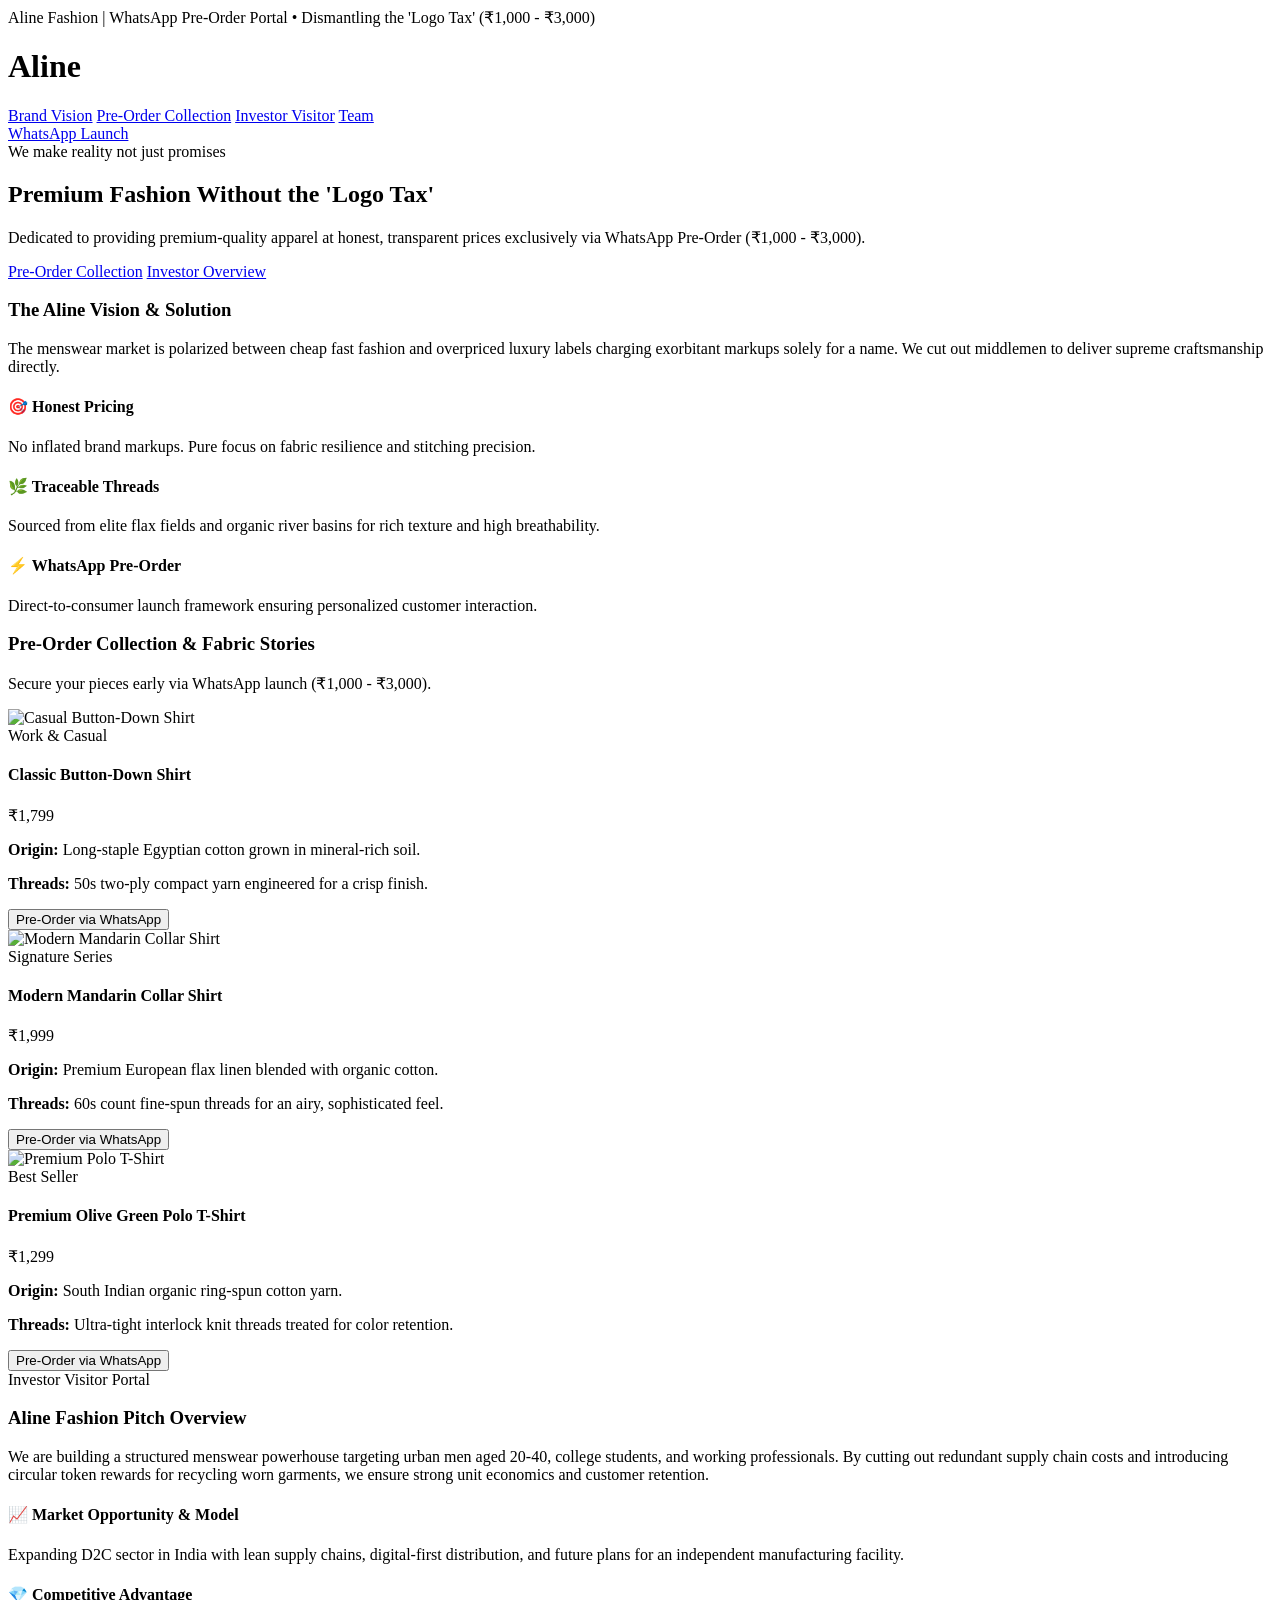
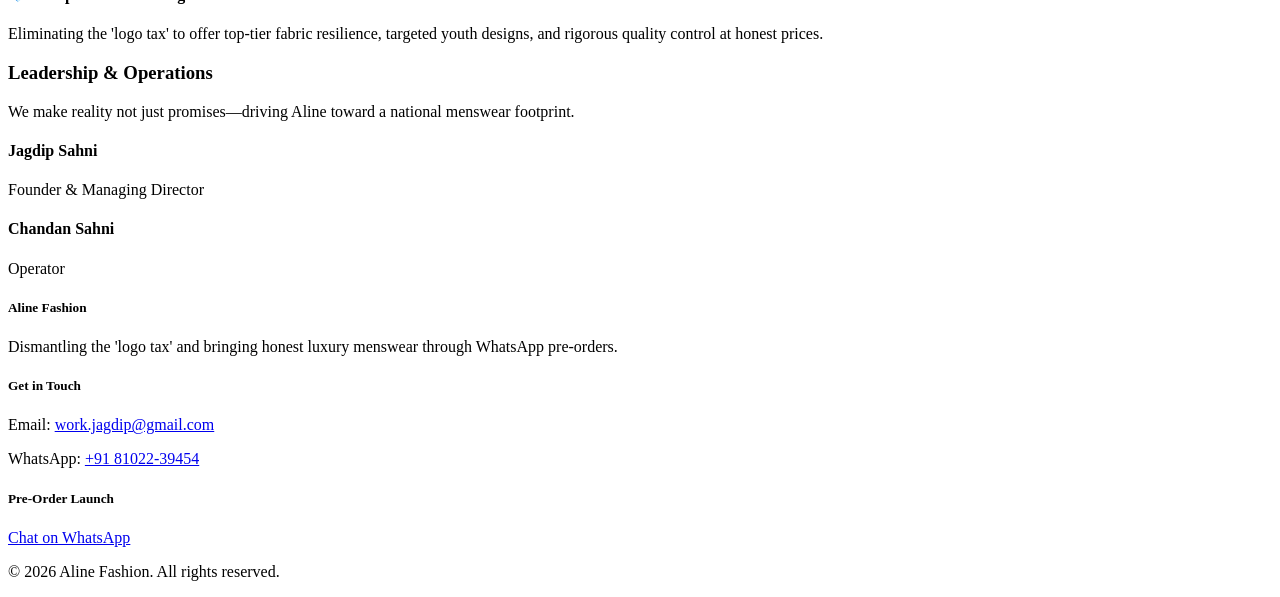
==== index.html @ e9cc6f02 "Initial commit via Netlify [skip ci]" ====
<!DOCTYPE html>
<html lang="en">
<head>
    <meta charset="UTF-8">
    <meta name="viewport" content="width=device-width, initial-scale=1.0">
    <title>Aline Fashion - Premium Menswear & D2C Brand</title>
    <script src="https://cdn.tailwindcss.com"></script>
</head>
<body class="bg-gray-50 text-gray-950 font-sans">
    
    <!-- Top Bar / Announcement -->
    <div class="bg-black text-white text-xs py-2 text-center tracking-wider uppercase font-medium">
        Aline Fashion | WhatsApp Pre-Order Portal • Dismantling the 'Logo Tax' (₹1,000 - ₹3,000)
    </div>

    <!-- Header -->
    <header class="bg-white shadow-sm sticky top-0 z-50">
        <div class="max-w-7xl mx-auto px-4 py-4 flex justify-between items-center">
            <h1 class="text-2xl font-bold tracking-widest uppercase text-black">Aline</h1>
            <nav class="hidden md:flex space-x-6 text-sm font-medium text-gray-600">
                <a href="#about" class="hover:text-black transition">Brand Vision</a>
                <a href="#collection" class="hover:text-black transition">Pre-Order Collection</a>
                <a href="#investor" class="hover:text-black transition">Investor Visitor</a>
                <a href="#team" class="hover:text-black transition">Team</a>
            </nav>
            <a href="https://wa.me/918102239454?text=Hello,%20I%20want%20to%20pre-order%20Aline%20apparel." target="_blank" class="bg-black text-white px-4 py-2 text-sm rounded hover:bg-gray-800 transition shadow-sm">WhatsApp Launch</a>
        </div>
    </header>

    <!-- Hero Section -->
    <section class="bg-gray-900 text-white py-20 px-4 text-center relative overflow-hidden">
        <div class="max-w-3xl mx-auto relative z-10">
            <span class="text-xs uppercase tracking-widest bg-gray-800 text-gray-300 px-3 py-1 rounded-full border border-gray-700">We make reality not just promises</span>
            <h2 class="text-4xl md:text-5xl font-extrabold mt-4 mb-4 tracking-tight">Premium Fashion Without the 'Logo Tax'</h2>
            <p class="text-lg text-gray-300 mb-8 leading-relaxed">Dedicated to providing premium-quality apparel at honest, transparent prices exclusively via WhatsApp Pre-Order (₹1,000 - ₹3,000).</p>
            <div class="flex flex-col sm:flex-row justify-center gap-4">
                <a href="#collection" class="bg-white text-black font-semibold px-6 py-3 rounded shadow hover:bg-gray-100 transition">Pre-Order Collection</a>
                <a href="#investor" class="border border-gray-700 text-white font-semibold px-6 py-3 rounded hover:bg-gray-800 transition">Investor Overview</a>
            </div>
        </div>
    </section>

    <!-- The Problem & Solution Section -->
    <section id="about" class="max-w-6xl mx-auto px-4 py-16">
        <div class="bg-white rounded-xl shadow-sm border border-gray-200 p-8 md:p-12">
            <h3 class="text-2xl md:text-3xl font-bold mb-4 text-center">The Aline Vision & Solution</h3>
            <p class="text-gray-600 text-center max-w-2xl mx-auto mb-8">The menswear market is polarized between cheap fast fashion and overpriced luxury labels charging exorbitant markups solely for a name. We cut out middlemen to deliver supreme craftsmanship directly.</p>
            
            <div class="grid grid-cols-1 md:grid-cols-3 gap-8 text-center">
                <div class="p-4 bg-gray-50 rounded-lg">
                    <h4 class="font-bold text-lg mb-2">🎯 Honest Pricing</h4>
                    <p class="text-sm text-gray-600">No inflated brand markups. Pure focus on fabric resilience and stitching precision.</p>
                </div>
                <div class="p-4 bg-gray-50 rounded-lg">
                    <h4 class="font-bold text-lg mb-2">🌿 Traceable Threads</h4>
                    <p class="text-sm text-gray-600">Sourced from elite flax fields and organic river basins for rich texture and high breathability.</p>
                </div>
                <div class="p-4 bg-gray-50 rounded-lg">
                    <h4 class="font-bold text-lg mb-2">⚡ WhatsApp Pre-Order</h4>
                    <p class="text-sm text-gray-600">Direct-to-consumer launch framework ensuring personalized customer interaction.</p>
                </div>
            </div>
        </div>
    </section>

    <!-- Collection Section -->
    <section id="collection" class="max-w-7xl mx-auto px-4 py-12">
        <div class="text-center mb-12">
            <h3 class="text-3xl font-bold mb-2">Pre-Order Collection & Fabric Stories</h3>
            <p class="text-gray-600">Secure your pieces early via WhatsApp launch (₹1,000 - ₹3,000).</p>
        </div>

        <div class="grid grid-cols-1 sm:grid-cols-2 md:grid-cols-3 gap-8">
            <!-- Product 1: Button-down Shirt -->
            <div class="bg-white rounded-lg shadow-sm border border-gray-200 overflow-hidden flex flex-col group">
                <div class="h-72 overflow-hidden bg-gray-100">
                    <img src="https://images.unsplash.com/photo-1602810318383-e386cc2a3ccf?auto=format&fit=crop&w=600&q=80" alt="Casual Button-Down Shirt" class="w-full h-full object-cover group-hover:scale-105 transition duration-300">
                </div>
                <div class="p-6 flex-1 flex flex-col justify-between">
                    <div>
                        <span class="text-xs font-semibold text-gray-400 uppercase">Work & Casual</span>
                        <h4 class="font-bold text-lg mt-1 mb-1">Classic Button-Down Shirt</h4>
                        <span class="text-xl font-extrabold text-black block mb-3">₹1,799</span>
                        
                        <div class="bg-gray-50 p-3 rounded text-xs text-gray-600 mb-4 space-y-1">
                            <p><strong>Origin:</strong> Long-staple Egyptian cotton grown in mineral-rich soil.</p>
                            <p><strong>Threads:</strong> 50s two-ply compact yarn engineered for a crisp finish.</p>
                        </div>
                    </div>
                    <button onclick="preOrderWhatsApp('Classic Button-Down Shirt', '₹1,799')" class="w-full bg-black text-white py-2.5 rounded text-sm font-medium hover:bg-gray-800 transition">Pre-Order via WhatsApp</button>
                </div>
            </div>

            <!-- Product 2: Modern Mandarin Collar Shirt -->
            <div class="bg-white rounded-lg shadow-sm border border-gray-200 overflow-hidden flex flex-col group">
                <div class="h-72 overflow-hidden bg-gray-100">
                    <img src="https://images.unsplash.com/photo-1598033129183-c4f50c736f10?auto=format&fit=crop&w=600&q=80" alt="Modern Mandarin Collar Shirt" class="w-full h-full object-cover group-hover:scale-105 transition duration-300">
                </div>
                <div class="p-6 flex-1 flex flex-col justify-between">
                    <div>
                        <span class="text-xs font-semibold text-gray-400 uppercase">Signature Series</span>
                        <h4 class="font-bold text-lg mt-1 mb-1">Modern Mandarin Collar Shirt</h4>
                        <span class="text-xl font-extrabold text-black block mb-3">₹1,999</span>
                        
                        <div class="bg-gray-50 p-3 rounded text-xs text-gray-600 mb-4 space-y-1">
                            <p><strong>Origin:</strong> Premium European flax linen blended with organic cotton.</p>
                            <p><strong>Threads:</strong> 60s count fine-spun threads for an airy, sophisticated feel.</p>
                        </div>
                    </div>
                    <button onclick="preOrderWhatsApp('Modern Mandarin Collar Shirt', '₹1,999')" class="w-full bg-black text-white py-2.5 rounded text-sm font-medium hover:bg-gray-800 transition">Pre-Order via WhatsApp</button>
                </div>
            </div>

            <!-- Product 3: Premium Polo T-Shirt -->
            <div class="bg-white rounded-lg shadow-sm border border-gray-200 overflow-hidden flex flex-col group">
                <div class="h-72 overflow-hidden bg-gray-100">
                    <img src="https://images.unsplash.com/photo-1581655353564-df123a1eb820?auto=format&fit=crop&w=600&q=80" alt="Premium Polo T-Shirt" class="w-full h-full object-cover group-hover:scale-105 transition duration-300">
                </div>
                <div class="p-6 flex-1 flex flex-col justify-between">
                    <div>
                        <span class="text-xs font-semibold text-gray-400 uppercase">Best Seller</span>
                        <h4 class="font-bold text-lg mt-1 mb-1">Premium Olive Green Polo T-Shirt</h4>
                        <span class="text-xl font-extrabold text-black block mb-3">₹1,299</span>
                        
                        <div class="bg-gray-50 p-3 rounded text-xs text-gray-600 mb-4 space-y-1">
                            <p><strong>Origin:</strong> South Indian organic ring-spun cotton yarn.</p>
                            <p><strong>Threads:</strong> Ultra-tight interlock knit threads treated for color retention.</p>
                        </div>
                    </div>
                    <button onclick="preOrderWhatsApp('Premium Olive Green Polo T-Shirt', '₹1,299')" class="w-full bg-black text-white py-2.5 rounded text-sm font-medium hover:bg-gray-800 transition">Pre-Order via WhatsApp</button>
                </div>
            </div>
        </div>
    </section>

    <!-- Investor Visitor Section -->
    <section id="investor" class="max-w-6xl mx-auto px-4 py-16">
        <div class="bg-gray-100 rounded-xl border border-gray-300 p-8 md:p-12">
            <span class="text-xs font-bold uppercase tracking-widest text-gray-500 block mb-2">Investor Visitor Portal</span>
            <h3 class="text-2xl md:text-3xl font-bold mb-4">Aline Fashion Pitch Overview</h3>
            <p class="text-gray-700 mb-6 leading-relaxed">We are building a structured menswear powerhouse targeting urban men aged 20-40, college students, and working professionals. By cutting out redundant supply chain costs and introducing circular token rewards for recycling worn garments, we ensure strong unit economics and customer retention.</p>
            
            <div class="grid grid-cols-1 md:grid-cols-2 gap-6 text-sm text-gray-700">
                <div class="bg-white p-6 rounded-lg border border-gray-200">
                    <h4 class="font-bold text-base text-black mb-2">📈 Market Opportunity & Model</h4>
                    <p>Expanding D2C sector in India with lean supply chains, digital-first distribution, and future plans for an independent manufacturing facility.</p>
                </div>
                <div class="bg-white p-6 rounded-lg border border-gray-200">
                    <h4 class="font-bold text-base text-black mb-2">💎 Competitive Advantage</h4>
                    <p>Eliminating the 'logo tax' to offer top-tier fabric resilience, targeted youth designs, and rigorous quality control at honest prices.</p>
                </div>
            </div>
        </div>
    </section>

    <!-- Team Section -->
    <section id="team" class="max-w-5xl mx-auto px-4 pb-16">
        <div class="bg-gray-900 text-white rounded-xl p-8 md:p-12 text-center">
            <h3 class="text-2xl font-bold mb-4">Leadership & Operations</h3>
            <p class="text-gray-400 max-w-xl mx-auto mb-8 text-sm">We make reality not just promises—driving Aline toward a national menswear footprint.</p>
            <div class="grid grid-cols-1 sm:grid-cols-2 gap-6 max-w-2xl mx-auto">
                <div class="bg-gray-800 p-6 rounded-lg border border-gray-700">
                    <h4 class="font-bold text-lg text-white">Jagdip Sahni</h4>
                    <p class="text-xs text-gray-400 uppercase tracking-widest mt-1">Founder & Managing Director</p>
                </div>
                <div class="bg-gray-800 p-6 rounded-lg border border-gray-700">
                    <h4 class="font-bold text-lg text-white">Chandan Sahni</h4>
                    <p class="text-xs text-gray-400 uppercase tracking-widest mt-1">Operator</p>
                </div>
            </div>
        </div>
    </section>

    <!-- Contact & Footer Section -->
    <footer id="contact" class="bg-white border-t border-gray-200 py-12">
        <div class="max-w-7xl mx-auto px-4 grid grid-cols-1 md:grid-cols-3 gap-8 text-center md:text-left mb-8">
            <div>
                <h5 class="text-lg font-bold uppercase tracking-wider mb-2">Aline Fashion</h5>
                <p class="text-sm text-gray-600">Dismantling the 'logo tax' and bringing honest luxury menswear through WhatsApp pre-orders.</p>
            </div>
            <div>
                <h5 class="text-md font-bold mb-2">Get in Touch</h5>
                <p class="text-sm text-gray-600 mb-1">Email: <a href="mailto:work.jagdip@gmail.com" class="text-black font-medium underline">work.jagdip@gmail.com</a></p>
                <p class="text-sm text-gray-600">WhatsApp: <a href="https://wa.me/918102239454" target="_blank" class="text-black font-medium underline">+91 81022-39454</a></p>
            </div>
            <div>
                <h5 class="text-md font-bold mb-2">Pre-Order Launch</h5>
                <a href="https://wa.me/918102239454?text=Hello,%20I%20want%20to%20pre-order%20from%20Aline%20Fashion." target="_blank" class="inline-block bg-black text-white px-4 py-2 rounded text-sm hover:bg-gray-800 transition">Chat on WhatsApp</a>
            </div>
        </div>
        <div class="max-w-7xl mx-auto px-4 border-t border-gray-100 pt-6 text-center text-xs text-gray-500">
            <p>&copy; 2026 Aline Fashion. All rights reserved.</p>
        </div>
    </footer>

    <!-- WhatsApp Pre-Order Script -->
    <script>
        function preOrderWhatsApp(productName, price) {
            const phoneNumber = "918102239454"; 
            const message = encodeURIComponent(`Hello, I want to Pre-Order:\nProduct: ${productName}\nPrice: ${price}\nPlease share sizing and delivery details.`);
            window.open(`https://wa.me/${phoneNumber}?text=${message}`, '_blank');
        }
    </script>
</body>
</html>
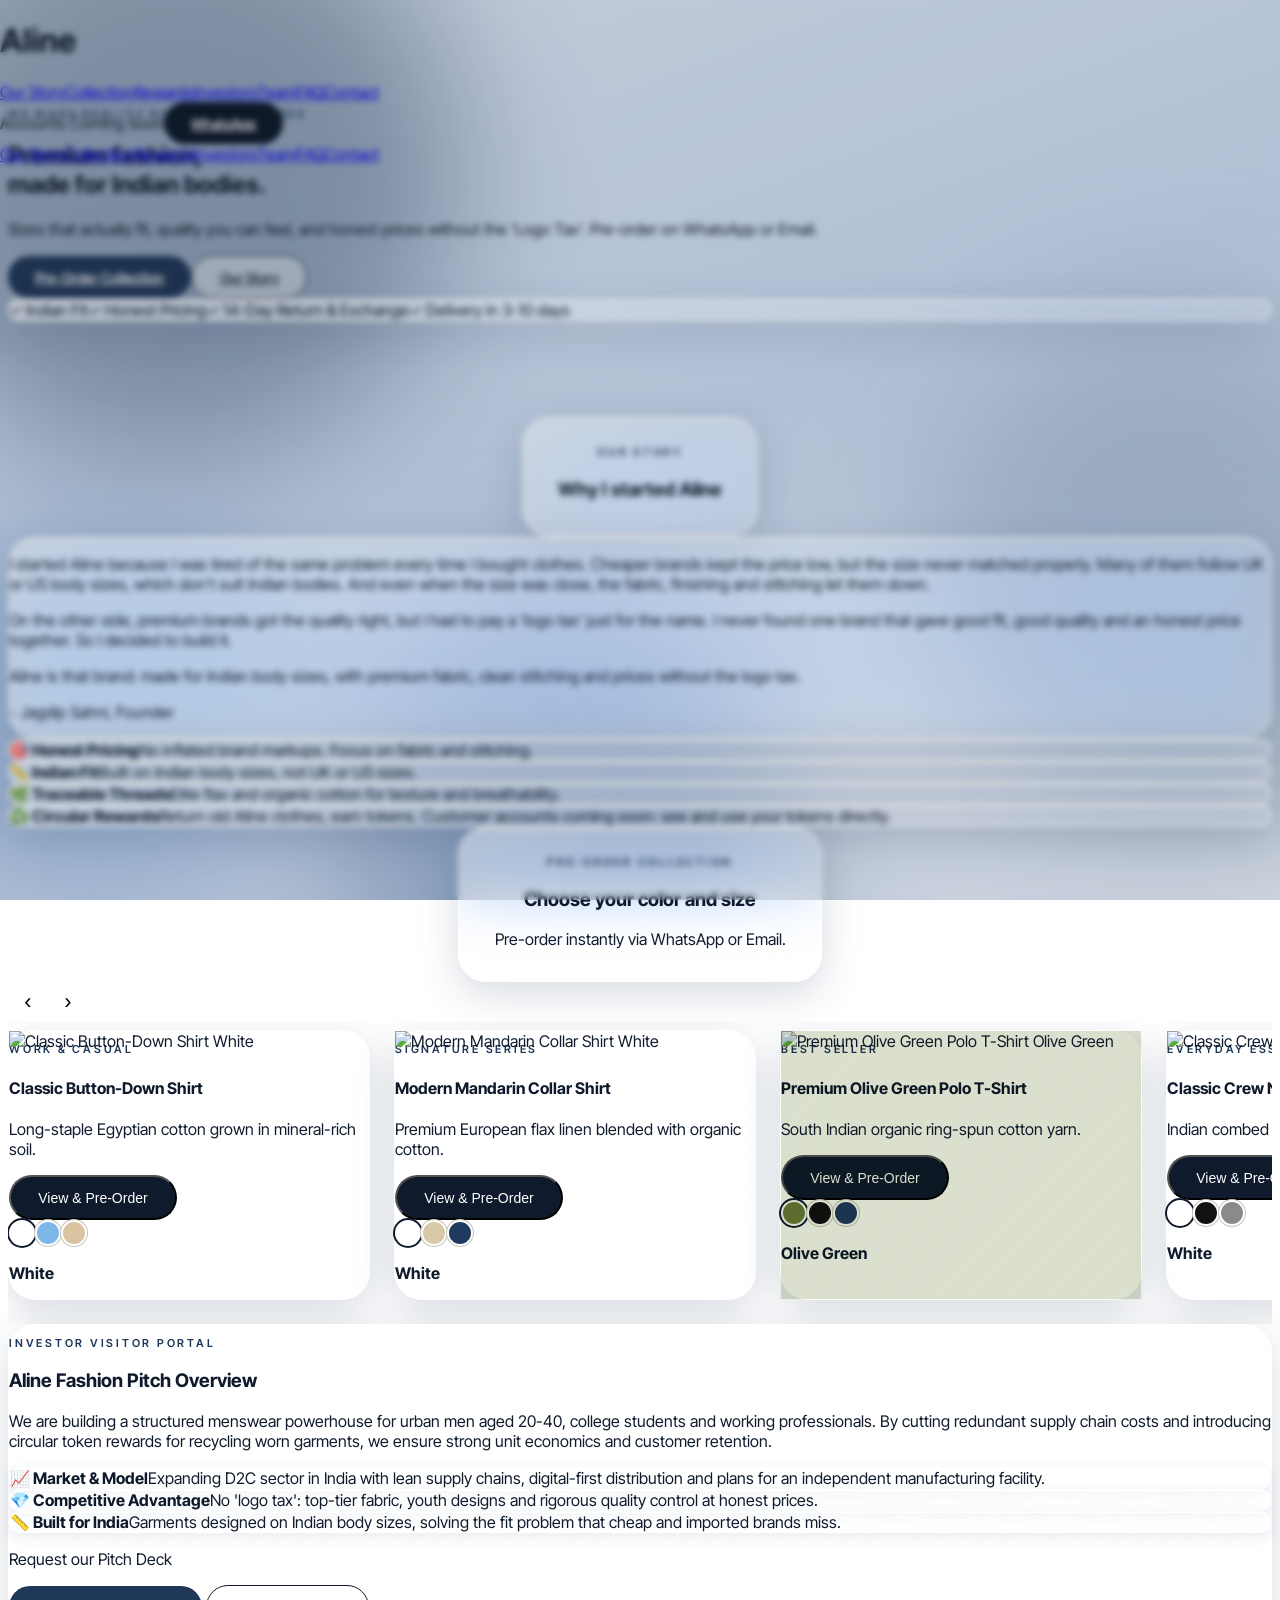
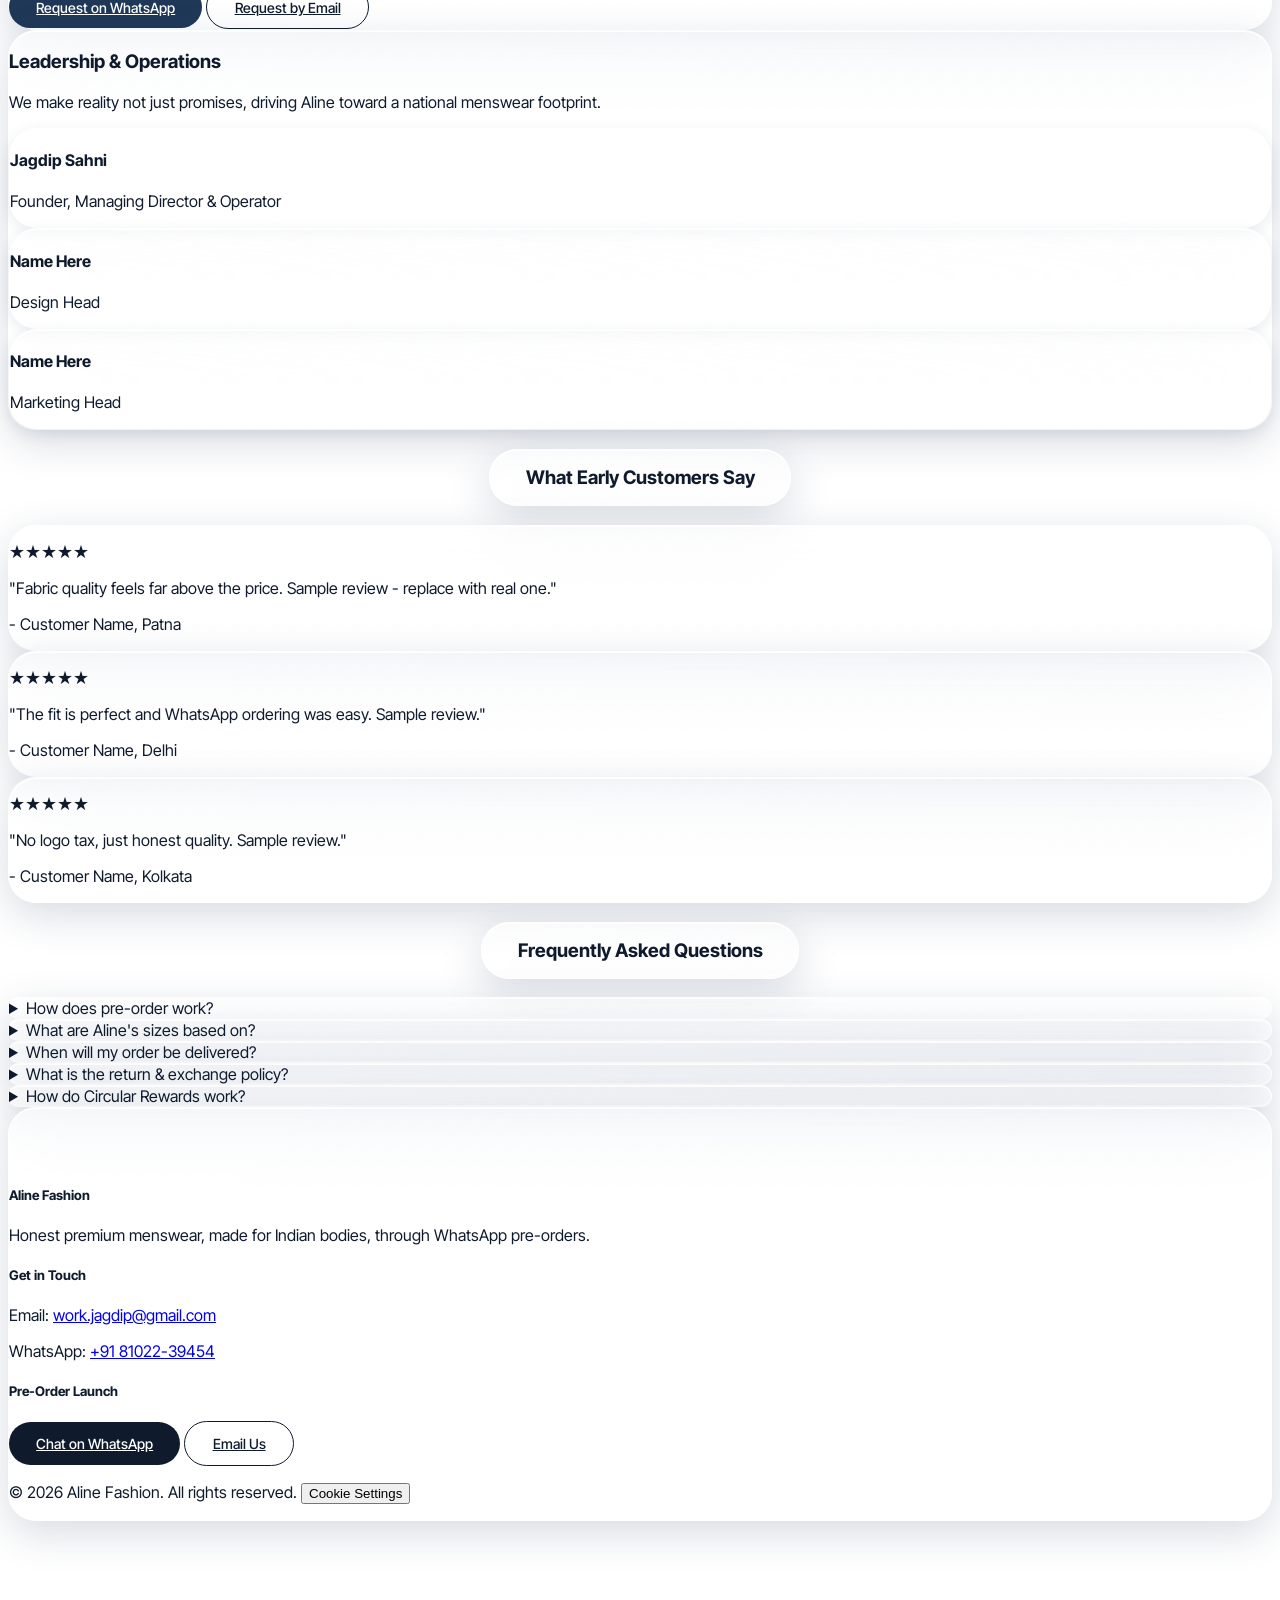
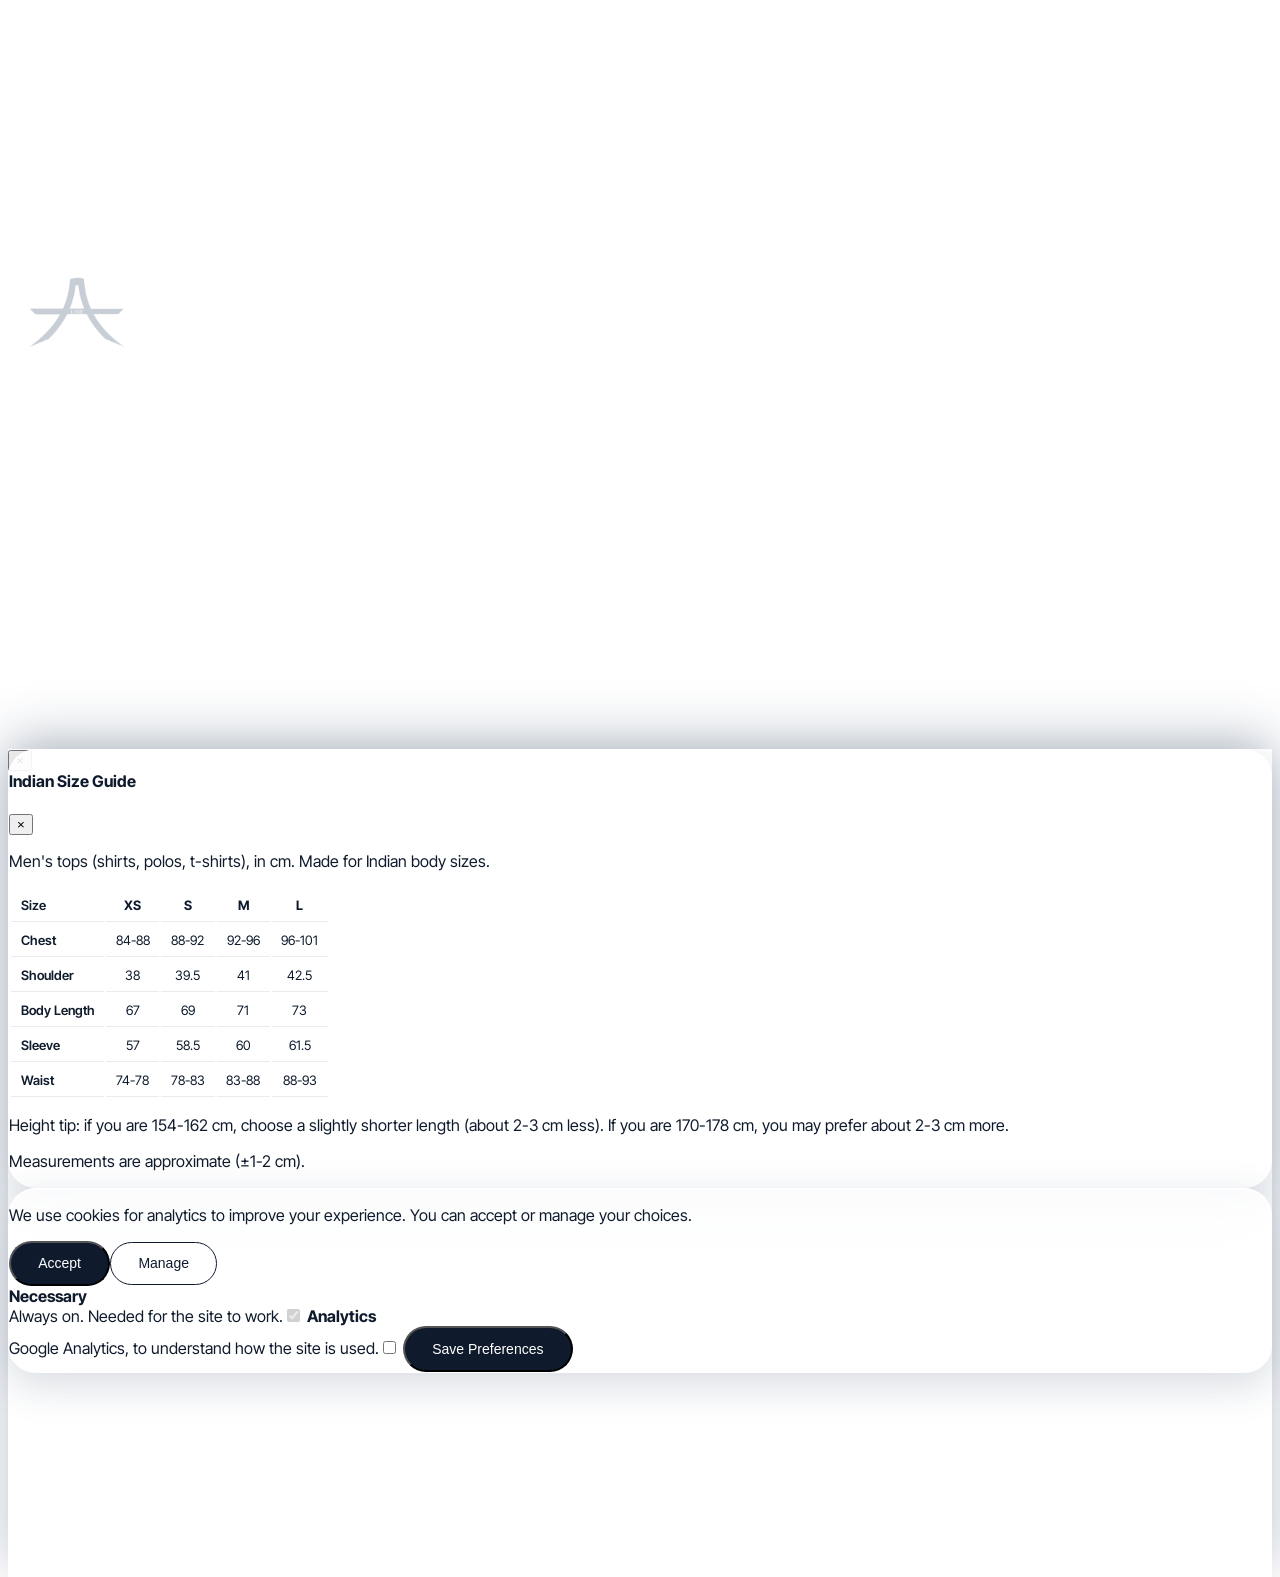
==== commit 95df0c87: "Add files via upload" ====
--- a/index.html
+++ b/index.html
@@ -1,205 +1,456 @@
-<!DOCTYPE html>
-<html lang="en">
-<head>
-    <meta charset="UTF-8">
-    <meta name="viewport" content="width=device-width, initial-scale=1.0">
-    <title>Aline Fashion - Premium Menswear & D2C Brand</title>
-    <script src="https://cdn.tailwindcss.com"></script>
-</head>
-<body class="bg-gray-50 text-gray-950 font-sans">
-    
-    <!-- Top Bar / Announcement -->
-    <div class="bg-black text-white text-xs py-2 text-center tracking-wider uppercase font-medium">
-        Aline Fashion | WhatsApp Pre-Order Portal • Dismantling the 'Logo Tax' (₹1,000 - ₹3,000)
-    </div>
-
-    <!-- Header -->
-    <header class="bg-white shadow-sm sticky top-0 z-50">
-        <div class="max-w-7xl mx-auto px-4 py-4 flex justify-between items-center">
-            <h1 class="text-2xl font-bold tracking-widest uppercase text-black">Aline</h1>
-            <nav class="hidden md:flex space-x-6 text-sm font-medium text-gray-600">
-                <a href="#about" class="hover:text-black transition">Brand Vision</a>
-                <a href="#collection" class="hover:text-black transition">Pre-Order Collection</a>
-                <a href="#investor" class="hover:text-black transition">Investor Visitor</a>
-                <a href="#team" class="hover:text-black transition">Team</a>
-            </nav>
-            <a href="https://wa.me/918102239454?text=Hello,%20I%20want%20to%20pre-order%20Aline%20apparel." target="_blank" class="bg-black text-white px-4 py-2 text-sm rounded hover:bg-gray-800 transition shadow-sm">WhatsApp Launch</a>
-        </div>
-    </header>
-
-    <!-- Hero Section -->
-    <section class="bg-gray-900 text-white py-20 px-4 text-center relative overflow-hidden">
-        <div class="max-w-3xl mx-auto relative z-10">
-            <span class="text-xs uppercase tracking-widest bg-gray-800 text-gray-300 px-3 py-1 rounded-full border border-gray-700">We make reality not just promises</span>
-            <h2 class="text-4xl md:text-5xl font-extrabold mt-4 mb-4 tracking-tight">Premium Fashion Without the 'Logo Tax'</h2>
-            <p class="text-lg text-gray-300 mb-8 leading-relaxed">Dedicated to providing premium-quality apparel at honest, transparent prices exclusively via WhatsApp Pre-Order (₹1,000 - ₹3,000).</p>
-            <div class="flex flex-col sm:flex-row justify-center gap-4">
-                <a href="#collection" class="bg-white text-black font-semibold px-6 py-3 rounded shadow hover:bg-gray-100 transition">Pre-Order Collection</a>
-                <a href="#investor" class="border border-gray-700 text-white font-semibold px-6 py-3 rounded hover:bg-gray-800 transition">Investor Overview</a>
-            </div>
-        </div>
-    </section>
-
-    <!-- The Problem & Solution Section -->
-    <section id="about" class="max-w-6xl mx-auto px-4 py-16">
-        <div class="bg-white rounded-xl shadow-sm border border-gray-200 p-8 md:p-12">
-            <h3 class="text-2xl md:text-3xl font-bold mb-4 text-center">The Aline Vision & Solution</h3>
-            <p class="text-gray-600 text-center max-w-2xl mx-auto mb-8">The menswear market is polarized between cheap fast fashion and overpriced luxury labels charging exorbitant markups solely for a name. We cut out middlemen to deliver supreme craftsmanship directly.</p>
-            
-            <div class="grid grid-cols-1 md:grid-cols-3 gap-8 text-center">
-                <div class="p-4 bg-gray-50 rounded-lg">
-                    <h4 class="font-bold text-lg mb-2">🎯 Honest Pricing</h4>
-                    <p class="text-sm text-gray-600">No inflated brand markups. Pure focus on fabric resilience and stitching precision.</p>
-                </div>
-                <div class="p-4 bg-gray-50 rounded-lg">
-                    <h4 class="font-bold text-lg mb-2">🌿 Traceable Threads</h4>
-                    <p class="text-sm text-gray-600">Sourced from elite flax fields and organic river basins for rich texture and high breathability.</p>
-                </div>
-                <div class="p-4 bg-gray-50 rounded-lg">
-                    <h4 class="font-bold text-lg mb-2">⚡ WhatsApp Pre-Order</h4>
-                    <p class="text-sm text-gray-600">Direct-to-consumer launch framework ensuring personalized customer interaction.</p>
-                </div>
-            </div>
-        </div>
-    </section>
-
-    <!-- Collection Section -->
-    <section id="collection" class="max-w-7xl mx-auto px-4 py-12">
-        <div class="text-center mb-12">
-            <h3 class="text-3xl font-bold mb-2">Pre-Order Collection & Fabric Stories</h3>
-            <p class="text-gray-600">Secure your pieces early via WhatsApp launch (₹1,000 - ₹3,000).</p>
-        </div>
-
-        <div class="grid grid-cols-1 sm:grid-cols-2 md:grid-cols-3 gap-8">
-            <!-- Product 1: Button-down Shirt -->
-            <div class="bg-white rounded-lg shadow-sm border border-gray-200 overflow-hidden flex flex-col group">
-                <div class="h-72 overflow-hidden bg-gray-100">
-                    <img src="https://images.unsplash.com/photo-1602810318383-e386cc2a3ccf?auto=format&fit=crop&w=600&q=80" alt="Casual Button-Down Shirt" class="w-full h-full object-cover group-hover:scale-105 transition duration-300">
-                </div>
-                <div class="p-6 flex-1 flex flex-col justify-between">
-                    <div>
-                        <span class="text-xs font-semibold text-gray-400 uppercase">Work & Casual</span>
-                        <h4 class="font-bold text-lg mt-1 mb-1">Classic Button-Down Shirt</h4>
-                        <span class="text-xl font-extrabold text-black block mb-3">₹1,799</span>
-                        
-                        <div class="bg-gray-50 p-3 rounded text-xs text-gray-600 mb-4 space-y-1">
-                            <p><strong>Origin:</strong> Long-staple Egyptian cotton grown in mineral-rich soil.</p>
-                            <p><strong>Threads:</strong> 50s two-ply compact yarn engineered for a crisp finish.</p>
-                        </div>
-                    </div>
-                    <button onclick="preOrderWhatsApp('Classic Button-Down Shirt', '₹1,799')" class="w-full bg-black text-white py-2.5 rounded text-sm font-medium hover:bg-gray-800 transition">Pre-Order via WhatsApp</button>
-                </div>
-            </div>
-
-            <!-- Product 2: Modern Mandarin Collar Shirt -->
-            <div class="bg-white rounded-lg shadow-sm border border-gray-200 overflow-hidden flex flex-col group">
-                <div class="h-72 overflow-hidden bg-gray-100">
-                    <img src="https://images.unsplash.com/photo-1598033129183-c4f50c736f10?auto=format&fit=crop&w=600&q=80" alt="Modern Mandarin Collar Shirt" class="w-full h-full object-cover group-hover:scale-105 transition duration-300">
-                </div>
-                <div class="p-6 flex-1 flex flex-col justify-between">
-                    <div>
-                        <span class="text-xs font-semibold text-gray-400 uppercase">Signature Series</span>
-                        <h4 class="font-bold text-lg mt-1 mb-1">Modern Mandarin Collar Shirt</h4>
-                        <span class="text-xl font-extrabold text-black block mb-3">₹1,999</span>
-                        
-                        <div class="bg-gray-50 p-3 rounded text-xs text-gray-600 mb-4 space-y-1">
-                            <p><strong>Origin:</strong> Premium European flax linen blended with organic cotton.</p>
-                            <p><strong>Threads:</strong> 60s count fine-spun threads for an airy, sophisticated feel.</p>
-                        </div>
-                    </div>
-                    <button onclick="preOrderWhatsApp('Modern Mandarin Collar Shirt', '₹1,999')" class="w-full bg-black text-white py-2.5 rounded text-sm font-medium hover:bg-gray-800 transition">Pre-Order via WhatsApp</button>
-                </div>
-            </div>
-
-            <!-- Product 3: Premium Polo T-Shirt -->
-            <div class="bg-white rounded-lg shadow-sm border border-gray-200 overflow-hidden flex flex-col group">
-                <div class="h-72 overflow-hidden bg-gray-100">
-                    <img src="https://images.unsplash.com/photo-1581655353564-df123a1eb820?auto=format&fit=crop&w=600&q=80" alt="Premium Polo T-Shirt" class="w-full h-full object-cover group-hover:scale-105 transition duration-300">
-                </div>
-                <div class="p-6 flex-1 flex flex-col justify-between">
-                    <div>
-                        <span class="text-xs font-semibold text-gray-400 uppercase">Best Seller</span>
-                        <h4 class="font-bold text-lg mt-1 mb-1">Premium Olive Green Polo T-Shirt</h4>
-                        <span class="text-xl font-extrabold text-black block mb-3">₹1,299</span>
-                        
-                        <div class="bg-gray-50 p-3 rounded text-xs text-gray-600 mb-4 space-y-1">
-                            <p><strong>Origin:</strong> South Indian organic ring-spun cotton yarn.</p>
-                            <p><strong>Threads:</strong> Ultra-tight interlock knit threads treated for color retention.</p>
-                        </div>
-                    </div>
-                    <button onclick="preOrderWhatsApp('Premium Olive Green Polo T-Shirt', '₹1,299')" class="w-full bg-black text-white py-2.5 rounded text-sm font-medium hover:bg-gray-800 transition">Pre-Order via WhatsApp</button>
-                </div>
-            </div>
-        </div>
-    </section>
-
-    <!-- Investor Visitor Section -->
-    <section id="investor" class="max-w-6xl mx-auto px-4 py-16">
-        <div class="bg-gray-100 rounded-xl border border-gray-300 p-8 md:p-12">
-            <span class="text-xs font-bold uppercase tracking-widest text-gray-500 block mb-2">Investor Visitor Portal</span>
-            <h3 class="text-2xl md:text-3xl font-bold mb-4">Aline Fashion Pitch Overview</h3>
-            <p class="text-gray-700 mb-6 leading-relaxed">We are building a structured menswear powerhouse targeting urban men aged 20-40, college students, and working professionals. By cutting out redundant supply chain costs and introducing circular token rewards for recycling worn garments, we ensure strong unit economics and customer retention.</p>
-            
-            <div class="grid grid-cols-1 md:grid-cols-2 gap-6 text-sm text-gray-700">
-                <div class="bg-white p-6 rounded-lg border border-gray-200">
-                    <h4 class="font-bold text-base text-black mb-2">📈 Market Opportunity & Model</h4>
-                    <p>Expanding D2C sector in India with lean supply chains, digital-first distribution, and future plans for an independent manufacturing facility.</p>
-                </div>
-                <div class="bg-white p-6 rounded-lg border border-gray-200">
-                    <h4 class="font-bold text-base text-black mb-2">💎 Competitive Advantage</h4>
-                    <p>Eliminating the 'logo tax' to offer top-tier fabric resilience, targeted youth designs, and rigorous quality control at honest prices.</p>
-                </div>
-            </div>
-        </div>
-    </section>
-
-    <!-- Team Section -->
-    <section id="team" class="max-w-5xl mx-auto px-4 pb-16">
-        <div class="bg-gray-900 text-white rounded-xl p-8 md:p-12 text-center">
-            <h3 class="text-2xl font-bold mb-4">Leadership & Operations</h3>
-            <p class="text-gray-400 max-w-xl mx-auto mb-8 text-sm">We make reality not just promises—driving Aline toward a national menswear footprint.</p>
-            <div class="grid grid-cols-1 sm:grid-cols-2 gap-6 max-w-2xl mx-auto">
-                <div class="bg-gray-800 p-6 rounded-lg border border-gray-700">
-                    <h4 class="font-bold text-lg text-white">Jagdip Sahni</h4>
-                    <p class="text-xs text-gray-400 uppercase tracking-widest mt-1">Founder & Managing Director</p>
-                </div>
-                <div class="bg-gray-800 p-6 rounded-lg border border-gray-700">
-                    <h4 class="font-bold text-lg text-white">Chandan Sahni</h4>
-                    <p class="text-xs text-gray-400 uppercase tracking-widest mt-1">Operator</p>
-                </div>
-            </div>
-        </div>
-    </section>
-
-    <!-- Contact & Footer Section -->
-    <footer id="contact" class="bg-white border-t border-gray-200 py-12">
-        <div class="max-w-7xl mx-auto px-4 grid grid-cols-1 md:grid-cols-3 gap-8 text-center md:text-left mb-8">
-            <div>
-                <h5 class="text-lg font-bold uppercase tracking-wider mb-2">Aline Fashion</h5>
-                <p class="text-sm text-gray-600">Dismantling the 'logo tax' and bringing honest luxury menswear through WhatsApp pre-orders.</p>
-            </div>
-            <div>
-                <h5 class="text-md font-bold mb-2">Get in Touch</h5>
-                <p class="text-sm text-gray-600 mb-1">Email: <a href="mailto:work.jagdip@gmail.com" class="text-black font-medium underline">work.jagdip@gmail.com</a></p>
-                <p class="text-sm text-gray-600">WhatsApp: <a href="https://wa.me/918102239454" target="_blank" class="text-black font-medium underline">+91 81022-39454</a></p>
-            </div>
-            <div>
-                <h5 class="text-md font-bold mb-2">Pre-Order Launch</h5>
-                <a href="https://wa.me/918102239454?text=Hello,%20I%20want%20to%20pre-order%20from%20Aline%20Fashion." target="_blank" class="inline-block bg-black text-white px-4 py-2 rounded text-sm hover:bg-gray-800 transition">Chat on WhatsApp</a>
-            </div>
-        </div>
-        <div class="max-w-7xl mx-auto px-4 border-t border-gray-100 pt-6 text-center text-xs text-gray-500">
-            <p>&copy; 2026 Aline Fashion. All rights reserved.</p>
-        </div>
-    </footer>
-
-    <!-- WhatsApp Pre-Order Script -->
-    <script>
-        function preOrderWhatsApp(productName, price) {
-            const phoneNumber = "918102239454"; 
-            const message = encodeURIComponent(`Hello, I want to Pre-Order:\nProduct: ${productName}\nPrice: ${price}\nPlease share sizing and delivery details.`);
-            window.open(`https://wa.me/${phoneNumber}?text=${message}`, '_blank');
-        }
-    </script>
-</body>
-</html>+<!DOCTYPE html>
+<html lang="en">
+<head>
+<meta charset="UTF-8">
+<meta name="viewport" content="width=device-width, initial-scale=1.0">
+<title>Aline Fashion - Premium Menswear Made for Indian Bodies</title>
+<link rel="icon" href="[data-uri]">
+<script src="https://cdn.tailwindcss.com"></script>
+<link href="https://fonts.googleapis.com/css2?family=Inter+Tight:wght@400;500;600;700&display=swap" rel="stylesheet">
+<style>
+:root{--ol:#203858;--sand:#8fa6c4;--ink:#0f1b2d}
+html{scroll-behavior:smooth}
+body{font-family:'Inter Tight','Inter',sans-serif;background:linear-gradient(160deg,#dbe6f4,#c6d6ee 50%,#e6edf8) fixed;color:var(--ink);overflow-x:hidden}
+/* floating blobs behind everything (glass needs something behind it) */
+.blobs{position:fixed;inset:0;z-index:-1;overflow:hidden}
+.blobs i{position:absolute;border-radius:50%;filter:blur(70px);opacity:.55;animation:drift 22s ease-in-out infinite alternate}
+.blobs i:nth-child(1){width:46vw;height:46vw;background:#203858;top:-10vw;left:-10vw;opacity:.4}
+.blobs i:nth-child(2){width:40vw;height:40vw;background:var(--sand);top:35vh;right:-12vw;animation-delay:-8s}
+.blobs i:nth-child(4){width:32vw;height:32vw;background:#7aa2d6;top:58vh;left:-8vw;opacity:.45;animation-delay:-4s}
+.blobs i:nth-child(3){width:36vw;height:36vw;background:#5b7fb0;bottom:-12vw;left:25vw;opacity:.5;animation-delay:-14s}
+@keyframes drift{to{transform:translate(6vw,5vh) scale(1.15)}}
+.glass{position:relative;color:var(--ink);background:linear-gradient(135deg,rgba(255,255,255,.55),rgba(255,255,255,.28));border:1px solid rgba(255,255,255,.75);border-radius:28px;-webkit-backdrop-filter:blur(26px) saturate(190%);backdrop-filter:blur(26px) saturate(190%);box-shadow:inset 0 1px 0 #fff,inset 0 -1px 0 rgba(255,255,255,.4),0 12px 40px rgba(32,56,88,.18)}.gh{width:fit-content;margin-inline:auto;padding:1rem 2.2rem;text-align:center}
+.glass-d{position:relative;color:var(--ink);background:linear-gradient(135deg,rgba(255,255,255,.55),rgba(255,255,255,.28));border:1px solid rgba(255,255,255,.75);border-radius:28px;-webkit-backdrop-filter:blur(26px) saturate(190%);backdrop-filter:blur(26px) saturate(190%);box-shadow:inset 0 1px 0 #fff,inset 0 -1px 0 rgba(255,255,255,.4),0 12px 40px rgba(32,56,88,.18)}.glass .glass,.glass-d .glass-d{background:rgba(255,255,255,.4);box-shadow:inset 0 1px 0 #fff,0 4px 14px rgba(32,56,88,.1)}
+.btn{display:inline-block;background:var(--ink);color:#fff;padding:.8rem 1.7rem;border-radius:9999px;font-size:.875rem;font-weight:500;transition:.25s;text-align:center;cursor:pointer}
+.btn:hover{background:var(--ol);transform:translateY(-2px)}
+.btn.ol{background:#203858;color:#fff}.btn.ol:hover{background:#162840}
+.btn.ln{-webkit-backdrop-filter:blur(10px);backdrop-filter:blur(10px);background:rgba(255,255,255,.35);color:inherit;border:1px solid currentColor}
+.eyebrow{font-size:11px;letter-spacing:.25em;text-transform:uppercase;color:var(--ol);font-weight:600}
+/* header: transparent on hero, glass after scroll */
+#hd{position:fixed;top:0;inset-inline:0;z-index:40;transition:.4s;border-bottom:1px solid transparent}
+#hd.sc{color:var(--ink);background:rgba(255,255,255,.2);-webkit-backdrop-filter:blur(18px) saturate(190%);backdrop-filter:blur(18px) saturate(190%);box-shadow:0 6px 24px rgba(32,56,88,.12);border-color:rgba(255,255,255,.7)}
+#hd.sc h1,#hd.sc a{text-shadow:0 0 10px rgba(255,255,255,.7)}
+#ck .glass-d{background:rgba(255,255,255,.75)}#sg .glass{background:rgba(255,255,255,.82)}
+.slot{visibility:hidden}
+#fl{position:fixed;left:0;top:0;z-index:5;pointer-events:none;will-change:transform,opacity}#fl.up{z-index:5}#fl .logo{max-width:none;opacity:0;transition:opacity .8s .1s}.go #fl .logo{opacity:1}
+/* animations */
+.rv{opacity:0;transform:translateY(18px);transition:opacity .7s,transform .7s}.rv.in{opacity:1;transform:none}
+.hi{opacity:0;transform:translateY(22px)}.go .hi{animation:up .8s cubic-bezier(.2,.7,.2,1) forwards}
+@keyframes up{to{opacity:1;transform:none}}
+@keyframes pulse{50%{box-shadow:0 0 0 6px rgba(77,90,42,0)}0%{box-shadow:0 0 0 0 rgba(77,90,42,.35)}}
+.pl{animation:pulse 2.4s infinite}
+.card{transition:.35s}.card:hover{transform:translateY(-6px);box-shadow:0 24px 50px -24px rgba(40,50,20,.4)}
+.slide{position:absolute;inset:0;width:100%;height:100%;object-fit:cover;transition:opacity .5s,transform .8s}
+.card:hover .slide{transform:scale(1.04)}.slide.z{transform:scale(1.6);transform-origin:50% 25%}.card:hover .slide.z{transform:scale(1.66)}
+.tint{position:absolute;inset:0;mix-blend-mode:multiply;opacity:.25;pointer-events:none;transition:background .5s}
+.sw{width:26px;height:26px;border-radius:9999px;border:2px solid #fff;box-shadow:0 0 0 1px #c9c6bd;cursor:pointer;transition:.2s}
+.sw.on{box-shadow:0 0 0 2px var(--ink)}
+.chip{border:1px solid rgba(0,0,0,.15);border-radius:10px;padding:6px 0;font-size:12px;background:rgba(255,255,255,.6);transition:.2s}
+.chip.on{background:var(--ink);color:#fff;border-color:var(--ink)}
+th,td{padding:.5rem .6rem;border-bottom:1px solid rgba(0,0,0,.08);text-align:center;font-size:13px}td:first-child,th:first-child{text-align:left;font-weight:600}
+/* splash */
+#sp{position:fixed;inset:0;z-index:100;display:flex;align-items:center;justify-content:center;background:rgba(32,56,88,.45);-webkit-backdrop-filter:blur(26px);backdrop-filter:blur(26px);transition:opacity .9s,backdrop-filter .9s,-webkit-backdrop-filter .9s;animation:fb 0s 6s forwards}
+#sp .pn{position:relative;overflow:hidden}#sp .pn::after{content:'';position:absolute;top:0;left:-60%;width:40%;height:100%;background:linear-gradient(100deg,transparent,rgba(255,255,255,.5),transparent);transform:skewX(-20deg);animation:sh 1.6s .9s ease-in-out forwards}@keyframes sh{to{left:130%}}#sp .bar{height:3px;border-radius:3px;background:rgba(32,56,88,.15);margin-top:1.4rem;overflow:hidden}#sp .bar i{display:block;height:100%;width:0;background:var(--ol);animation:ld 2.3s .2s ease-out forwards}@keyframes ld{to{width:100%}}#sp.out{opacity:0;-webkit-backdrop-filter:blur(0);backdrop-filter:blur(0);pointer-events:none}
+@keyframes fb{to{visibility:hidden}}
+#sp .pn{padding:2.2rem 3rem;text-align:center;background:rgba(255,255,255,.85);border:1px solid rgba(255,255,255,.9);border-radius:28px;-webkit-backdrop-filter:blur(10px);backdrop-filter:blur(10px);box-shadow:0 20px 60px rgba(0,0,0,.15);animation:pop .9s ease both}
+#sp b{display:block;font-size:clamp(3rem,13vw,7rem);font-weight:700;letter-spacing:.25em;margin-right:-.25em;color:rgba(255,255,255,.28);-webkit-text-stroke:1px rgba(255,255,255,.95);text-shadow:0 0 30px rgba(255,255,255,.55)}
+#sp small{color:var(--ol);font-size:11px;letter-spacing:.25em;text-transform:uppercase;opacity:.9}
+@keyframes pop{from{opacity:0;transform:scale(.96)}}
+#cb{position:fixed;inset:0;z-index:80;background:rgba(0,0,0,.1);-webkit-backdrop-filter:blur(3px);backdrop-filter:blur(3px);pointer-events:none;transition:opacity .6s}
+.logo{background:url([data-uri]) center/contain no-repeat;width:calc(var(--h)*1.3577);height:var(--h);max-width:100%}
+#grid{display:flex;gap:1rem;overflow-x:auto;scroll-snap-type:x mandatory;-webkit-overflow-scrolling:touch;scrollbar-width:none;overscroll-behavior-x:contain;margin:0 -1rem;padding:.5rem 1rem 1.5rem;scroll-padding-left:1rem}
+#grid::-webkit-scrollbar{display:none}
+#grid>.card{flex:0 0 min(86%,360px);scroll-snap-align:start}#grid>.card:hover{transform:none}
+.gb{width:40px;height:40px;border-radius:9999px;background:rgba(255,255,255,.7);border:1px solid rgba(255,255,255,.85);-webkit-backdrop-filter:blur(10px);backdrop-filter:blur(10px);font-size:22px;line-height:1;transition:.2s}.gb:hover{background:#fff}
+@media(min-width:768px){#grid{gap:1.5rem;margin:0;padding-left:0;padding-right:0;scroll-padding-left:0}}
+@media(max-width:640px){
+ #hd h1{font-size:1.2rem!important}
+ #hd .btn{padding:.4rem .9rem!important;font-size:.75rem!important}
+ .sw{width:20px;height:20px}
+ .card [data-a=prev],.card [data-a=next]{width:26px!important;height:26px!important;font-size:14px}
+ .card .imgb{height:16rem!important}
+ .card h4{font-size:1.3rem!important}
+ .chip{font-size:11px;padding:4px 0}
+ .glass b{font-size:.9rem!important}
+ .glass,.glass-d{border-radius:20px}
+ .gh{padding:.7rem 1.2rem}
+ .eyebrow{font-size:10px}
+ #sp b{font-size:3rem}
+}
+@media (prefers-reduced-motion:reduce){*{animation-duration:.01s!important;transition-duration:.01s!important}.rv,.hi{opacity:1;transform:none}}
+</style>
+</head>
+<body>
+<div class="blobs"><i></i><i></i><i></i><i></i></div>
+<div id="fl"><div class="logo" role="img" aria-label="Aline logo"></div></div>
+<div id="sp"><div class="pn"><div class="logo mx-auto" style="--h:7rem" role="img" aria-label="ALINE"></div><small>We make reality not just promises</small><div class="bar"><i></i></div></div></div>
+<div id="cb" class="hidden"></div>
+
+<header id="hd">
+ <div class="max-w-7xl mx-auto px-4 py-4 flex justify-between items-center gap-3">
+  <h1 class="text-2xl font-bold tracking-[.3em] uppercase">Aline</h1>
+  <nav class="hidden md:flex gap-6 text-sm font-medium"><a href="#story">Our Story</a><a href="#collection">Collection</a><a href="#rewards">Rewards</a><a href="#investor">Investors</a><a href="#team">Team</a><a href="#faq">FAQ</a><a href="#contact">Contact</a></nav>
+  <div class="flex items-center gap-2"><span class="pl hidden sm:inline text-[10px] uppercase tracking-widest border border-current rounded-full px-3 py-1">Accounts Coming Soon</span><a href="https://wa.me/918102239454?text=Hello,%20I%20want%20to%20pre-order%20Aline%20apparel." target="_blank" class="btn !py-2">WhatsApp</a></div>
+ </div>
+ <nav class="md:hidden flex gap-5 overflow-x-auto px-4 pb-2 text-xs font-medium whitespace-nowrap"><a href="#story">Our Story</a><a href="#collection">Collection</a><a href="#rewards">Rewards</a><a href="#investor">Investors</a><a href="#team">Team</a><a href="#faq">FAQ</a><a href="#contact">Contact</a></nav>
+</header>
+
+<section class="min-h-screen flex items-center px-4 pt-28 pb-16">
+ <div class="max-w-6xl mx-auto w-full">
+  <div class="logo slot mb-5" data-slot style="--h:5.5rem" aria-hidden="true"></div>
+  <p class="eyebrow hi" style="animation-delay:.1s">We make reality not just promises</p>
+  <h2 class="hi text-5xl md:text-8xl font-semibold tracking-tight leading-[.95] mt-5 mb-6" style="animation-delay:.25s">Premium fashion,<br>made for <span class="text-[#203858]">Indian bodies.</span></h2>
+  <p class="hi text-lg md:text-xl text-stone-600 max-w-xl mb-9" style="animation-delay:.4s">Sizes that actually fit, quality you can feel, and honest prices without the 'Logo Tax'. Pre-order on WhatsApp or Email.</p>
+  <div class="hi flex flex-col sm:flex-row gap-4 mb-12" style="animation-delay:.55s"><a href="#collection" class="btn ol">Pre-Order Collection</a><a href="#story" class="btn ln">Our Story</a></div>
+  <div class="hi glass grid grid-cols-2 md:grid-cols-4 gap-2 text-center text-xs font-medium p-4" style="animation-delay:.7s"><span>✓ Indian Fit</span><span>✓ Honest Pricing</span><span>✓ 14-Day Return & Exchange</span><span>✓ Delivery in 3-10 days</span></div>
+ </div>
+</section>
+
+<section id="story" class="max-w-5xl mx-auto px-4 py-20">
+ <div class="logo slot mx-auto mb-5" data-slot style="--h:6rem" aria-hidden="true"></div>
+ <div class="rv gh glass mb-8"><p class="eyebrow">Our Story</p><h3 class="text-4xl md:text-5xl font-semibold tracking-tight mt-2">Why I started Aline</h3></div>
+ <div class="rv glass p-8 md:p-12 space-y-5 text-stone-700 leading-relaxed text-center">
+  <p>I started Aline because I was tired of the same problem every time I bought clothes. Cheaper brands kept the price low, but the size never matched properly. Many of them follow UK or US body sizes, which don't suit Indian bodies. And even when the size was close, the fabric, finishing and stitching let them down.</p>
+  <p>On the other side, premium brands got the quality right, but I had to pay a 'logo tax' just for the name. I never found one brand that gave good fit, good quality and an honest price together. So I decided to build it.</p>
+  <p class="text-xl md:text-2xl font-semibold text-stone-900">Aline is that brand: made for Indian body sizes, with premium fabric, clean stitching and prices without the logo tax.</p>
+  <p class="text-sm text-stone-500">- Jagdip Sahni, Founder</p>
+ </div>
+ <div class="grid grid-cols-1 md:grid-cols-4 gap-4 mt-8 text-center text-sm">
+  <div class="rv glass p-5"><b class="block text-base mb-1">🎯 Honest Pricing</b>No inflated brand markups. Focus on fabric and stitching.</div>
+  <div class="rv glass p-5"><b class="block text-base mb-1">📏 Indian Fit</b>Built on Indian body sizes, not UK or US sizes.</div>
+  <div class="rv glass p-5"><b class="block text-base mb-1">🌿 Traceable Threads</b>Elite flax and organic cotton for texture and breathability.</div>
+  <div id="rewards" class="rv glass p-5"><b class="block text-base mb-1">♻️ Circular Rewards</b>Return old Aline clothes, earn tokens. <span class="text-[#203858]">Customer accounts coming soon: see and use your tokens directly.</span></div>
+ </div>
+</section>
+
+<section id="collection" class="max-w-7xl mx-auto px-4 pb-20">
+ <div class="rv gh glass mb-12"><p class="eyebrow">Pre-Order Collection</p><h3 class="text-4xl md:text-5xl font-semibold tracking-tight mt-2">Choose your color and size</h3><p class="text-stone-700 mt-2">Pre-order instantly via WhatsApp or Email.</p></div>
+ <div class="hidden md:flex justify-end gap-2 mb-3"><button id="gprev" class="gb" aria-label="Previous">‹</button><button id="gnext" class="gb" aria-label="Next">›</button></div>
+ <div id="grid"></div>
+</section>
+
+<section id="investor" class="max-w-6xl mx-auto px-4 pb-20">
+ <div class="rv glass p-8 md:p-12">
+  <p class="eyebrow mb-2">Investor Visitor Portal</p>
+  <h3 class="text-3xl md:text-4xl font-semibold tracking-tight mb-4">Aline Fashion Pitch Overview</h3>
+  <p class="text-stone-700 mb-6 leading-relaxed">We are building a structured menswear powerhouse for urban men aged 20-40, college students and working professionals. By cutting redundant supply chain costs and introducing circular token rewards for recycling worn garments, we ensure strong unit economics and customer retention.</p>
+  <div class="grid md:grid-cols-3 gap-5 text-sm text-stone-700 mb-8">
+   <div class="glass p-5"><b class="block text-black mb-2">📈 Market & Model</b>Expanding D2C sector in India with lean supply chains, digital-first distribution and plans for an independent manufacturing facility.</div>
+   <div class="glass p-5"><b class="block text-black mb-2">💎 Competitive Advantage</b>No 'logo tax': top-tier fabric, youth designs and rigorous quality control at honest prices.</div>
+   <div class="glass p-5"><b class="block text-black mb-2">📏 Built for India</b>Garments designed on Indian body sizes, solving the fit problem that cheap and imported brands miss.</div>
+  </div>
+  <div class="text-center"><p class="font-semibold mb-3">Request our Pitch Deck</p><div class="flex flex-col sm:flex-row gap-3 justify-center">
+   <a class="btn ol" target="_blank" href="https://wa.me/918102239454?text=Hello,%20I'm%20an%20investor%20and%20would%20like%20to%20request%20the%20Aline%20Fashion%20pitch%20deck.">Request on WhatsApp</a>
+   <a class="btn ln" href="mailto:work.jagdip@gmail.com?subject=Request%20for%20Aline%20Fashion%20Pitch%20Deck&body=Hello,%20I'm%20an%20investor%20and%20would%20like%20to%20request%20the%20Aline%20Fashion%20pitch%20deck.">Request by Email</a></div></div>
+ </div>
+</section>
+
+<section id="team" class="max-w-4xl mx-auto px-4 pb-20">
+ <div class="rv glass-d p-8 md:p-12 text-center">
+  <h3 class="text-3xl font-semibold tracking-tight mb-3">Leadership & Operations</h3>
+  <p class="text-stone-600 text-sm mb-8">We make reality not just promises, driving Aline toward a national menswear footprint.</p>
+  <div class="glass-d p-6 max-w-sm mx-auto mb-5"><h4 class="font-bold text-lg">Jagdip Sahni</h4><p class="text-xs text-stone-600 uppercase tracking-widest mt-1">Founder, Managing Director & Operator</p></div>
+  <div class="grid sm:grid-cols-2 gap-5 max-w-xl mx-auto">
+   <div class="glass-d p-6"><h4 class="font-bold text-lg">Name Here</h4><p class="text-xs text-stone-600 uppercase tracking-widest mt-1">Design Head</p></div>
+   <div class="glass-d p-6"><h4 class="font-bold text-lg">Name Here</h4><p class="text-xs text-stone-600 uppercase tracking-widest mt-1">Marketing Head</p></div>
+  </div>
+ </div>
+</section>
+
+<section id="testimonials" class="max-w-6xl mx-auto px-4 pb-20">
+ <h3 class="rv gh glass text-3xl md:text-4xl font-semibold tracking-tight mb-8">What Early Customers Say</h3>
+ <div class="grid md:grid-cols-3 gap-6 text-sm text-stone-700">
+  <div class="rv glass p-6"><p class="text-amber-500 mb-2">★★★★★</p><p class="mb-3">"Fabric quality feels far above the price. Sample review - replace with real one."</p><p class="font-semibold text-black">- Customer Name, Patna</p></div>
+  <div class="rv glass p-6"><p class="text-amber-500 mb-2">★★★★★</p><p class="mb-3">"The fit is perfect and WhatsApp ordering was easy. Sample review."</p><p class="font-semibold text-black">- Customer Name, Delhi</p></div>
+  <div class="rv glass p-6"><p class="text-amber-500 mb-2">★★★★★</p><p class="mb-3">"No logo tax, just honest quality. Sample review."</p><p class="font-semibold text-black">- Customer Name, Kolkata</p></div>
+ </div>
+</section>
+
+<section id="faq" class="max-w-3xl mx-auto px-4 pb-20">
+ <h3 class="rv gh glass text-3xl md:text-4xl font-semibold tracking-tight mb-8">Frequently Asked Questions</h3>
+ <div class="space-y-3 text-sm text-stone-700">
+  <details class="rv glass p-4"><summary class="font-semibold cursor-pointer">How does pre-order work?</summary><p class="mt-2">Choose color and size, tap Pre-Order via WhatsApp or Email, and a ready message opens. We reply to confirm details and payment.</p></details>
+  <details class="rv glass p-4"><summary class="font-semibold cursor-pointer">What are Aline's sizes based on?</summary><p class="mt-2">Aline clothes are made on Indian body sizes, not UK or US sizes. Check the Size Guide on any product for exact measurements.</p></details>
+  <details class="rv glass p-4"><summary class="font-semibold cursor-pointer">When will my order be delivered?</summary><p class="mt-2">Delivery takes 3 to 10 days.</p></details>
+  <details class="rv glass p-4"><summary class="font-semibold cursor-pointer">What is the return & exchange policy?</summary><p class="mt-2">You can return or exchange within 14 days of delivery, subject to these terms:</p>
+   <ul class="list-disc pl-5 mt-2 space-y-1"><li>The item must be unworn, unwashed and have its tags.</li><li>Send your request on WhatsApp with photos of the item.</li><li>If you receive a damaged or wrong product, we replace it at our cost.</li><li>Tokens cannot be exchanged for cash.</li></ul></details>
+  <details class="rv glass p-4"><summary class="font-semibold cursor-pointer">How do Circular Rewards work?</summary>
+   <ul class="list-disc pl-5 mt-2 space-y-1"><li>Return your old Aline clothes (only Aline, in clean condition) and earn reward tokens. Token values will be announced at launch.</li><li>Use your tokens whenever you like, with no time limit.</li><li>When your tokens equal the product price, you can buy it without paying money.</li><li>To use tokens, message us on WhatsApp with the product, color, size and your token balance. We confirm and deduct them.</li><li>Tokens are for Aline products only and cannot be converted to cash.</li></ul>
+   <p class="mt-2 text-[#203858]">Customer accounts are coming soon: you will be able to see and use your tokens directly.</p></details>
+ </div>
+</section>
+
+<footer id="contact" class="glass !rounded-b-none !rounded-t-3xl py-12">
+ <div class="max-w-7xl mx-auto px-4 grid md:grid-cols-3 gap-8 text-center md:text-left mb-8">
+  <div><div class="logo slot mx-auto md:mx-0 mb-3" data-slot style="--h:3.5rem" aria-hidden="true"></div><h5 class="text-lg font-bold uppercase tracking-[.25em] mb-2">Aline Fashion</h5><p class="text-sm text-stone-600">Honest premium menswear, made for Indian bodies, through WhatsApp pre-orders.</p></div>
+  <div><h5 class="font-bold mb-2">Get in Touch</h5><p class="text-sm text-stone-600 mb-1">Email: <a href="mailto:work.jagdip@gmail.com" class="text-black font-medium underline">work.jagdip@gmail.com</a></p><p class="text-sm text-stone-600">WhatsApp: <a href="https://wa.me/918102239454" target="_blank" class="text-black font-medium underline">+91 81022-39454</a></p></div>
+  <div><h5 class="font-bold mb-2">Pre-Order Launch</h5><a href="https://wa.me/918102239454?text=Hello,%20I%20want%20to%20pre-order%20from%20Aline%20Fashion." target="_blank" class="btn">Chat on WhatsApp</a> <a href="mailto:work.jagdip@gmail.com?subject=Pre-Order%20from%20Aline%20Fashion" class="btn ln">Email Us</a></div>
+ </div>
+ <p class="text-center text-xs text-stone-500">&copy; 2026 Aline Fashion. All rights reserved. <button onclick="resetC()" class="underline ml-2">Cookie Settings</button></p>
+</footer>
+
+<div id="shw" class="hidden fixed inset-0 z-[85]" aria-hidden="true">
+ <div id="sbd" class="absolute inset-0" style="background:rgba(15,27,45,.4);-webkit-backdrop-filter:blur(6px);backdrop-filter:blur(6px);opacity:0;transition:opacity .4s"></div>
+ <div id="sh" role="dialog" aria-modal="true" class="absolute bottom-0 inset-x-0 mx-auto w-full max-w-xl rounded-t-[28px] overflow-hidden" style="height:92vh;transform:translateY(100%);transition:transform .45s cubic-bezier(.2,.8,.2,1);background:rgba(255,255,255,.92);-webkit-backdrop-filter:blur(26px) saturate(190%);backdrop-filter:blur(26px) saturate(190%);box-shadow:0 -10px 50px rgba(32,56,88,.3)">
+  <button id="shx" aria-label="Close" class="absolute top-4 right-4 z-10 w-9 h-9 rounded-full bg-black/10 hover:bg-black/20 text-xl leading-none">×</button>
+  <div id="shb" class="h-full overflow-y-auto overscroll-contain px-6 pt-4 pb-10" style="overscroll-behavior:contain"></div>
+ </div>
+</div>
+<div id="sg" class="hidden fixed inset-0 z-[95] bg-black/40 items-center justify-center p-4" onclick="if(event.target==this)this.classList.add('hidden')">
+ <div class="glass !bg-white/80 p-6 max-w-lg w-full max-h-[90vh] overflow-auto">
+  <div class="flex justify-between items-center mb-1"><h4 class="text-xl font-bold">Indian Size Guide</h4><button onclick="document.getElementById('sg').classList.add('hidden')" class="text-2xl leading-none">×</button></div>
+  <p class="text-xs text-stone-500 mb-3">Men's tops (shirts, polos, t-shirts), in cm. Made for Indian body sizes.</p>
+  <div class="overflow-x-auto"><table class="w-full"><tr><th>Size</th><th>XS</th><th>S</th><th>M</th><th>L</th></tr>
+  <tr><td>Chest</td><td>84-88</td><td>88-92</td><td>92-96</td><td>96-101</td></tr>
+  <tr><td>Shoulder</td><td>38</td><td>39.5</td><td>41</td><td>42.5</td></tr>
+  <tr><td>Body Length</td><td>67</td><td>69</td><td>71</td><td>73</td></tr>
+  <tr><td>Sleeve</td><td>57</td><td>58.5</td><td>60</td><td>61.5</td></tr>
+  <tr><td>Waist</td><td>74-78</td><td>78-83</td><td>83-88</td><td>88-93</td></tr></table></div>
+  <p class="text-xs text-stone-600 mt-3">Height tip: if you are 154-162 cm, choose a slightly shorter length (about 2-3 cm less). If you are 170-178 cm, you may prefer about 2-3 cm more.</p>
+  <p class="text-xs text-stone-500 mt-2">Measurements are approximate (±1-2 cm).</p>
+ </div>
+</div>
+
+<div id="ck" class="hidden fixed bottom-0 inset-x-0 z-[90] p-3">
+ <div class="glass-d max-w-5xl mx-auto p-4">
+  <div class="flex flex-col md:flex-row md:items-center gap-3 justify-between">
+   <p class="text-sm">We use cookies for analytics to improve your experience. You can accept or manage your choices.</p>
+   <div class="flex gap-2 shrink-0"><button onclick="setC('all')" class="btn !py-2">Accept</button><button onclick="document.getElementById('ckm').classList.toggle('hidden')" class="btn ln !py-2">Manage</button></div>
+  </div>
+  <div id="ckm" class="hidden mt-4 border-t border-black/10 pt-4 text-sm space-y-3">
+   <label class="flex justify-between items-center"><span><b>Necessary</b><br><span class="text-xs text-stone-600">Always on. Needed for the site to work.</span></span><input type="checkbox" checked disabled></label>
+   <label class="flex justify-between items-center"><span><b>Analytics</b><br><span class="text-xs text-stone-600">Google Analytics, to understand how the site is used.</span></span><input id="ckA" type="checkbox"></label>
+   <button onclick="setC(document.getElementById('ckA').checked?'all':'necessary')" class="btn !py-2">Save Preferences</button>
+  </div>
+ </div>
+</div>
+
+<script>
+/* =========== IMAGES: yahan apni photos ke links badlein ===========
+ Har product ke andar: '_' = default photos, aur har color ke naam ke saamne uski photos ki list.
+ Color ki list khali ([]) ho to default photo + us color ki tint dikhti hai. */
+const IMG={
+'Classic Button-Down Shirt':{_:['https://images.unsplash.com/photo-1602810318383-e386cc2a3ccf?auto=format&fit=crop&w=700&q=80'],'White':[],'Sky Blue':[],'Beige':[]},
+'Modern Mandarin Collar Shirt':{_:['https://images.unsplash.com/photo-1598033129183-c4f50c736f10?auto=format&fit=crop&w=700&q=80'],'White':[],'Sand':[],'Navy':[]},
+'Premium Olive Green Polo T-Shirt':{_:['https://images.unsplash.com/photo-1581655353564-df123a1eb820?auto=format&fit=crop&w=700&q=80'],'Olive Green':[],'Black':[],'Navy':[]},
+'Classic Crew Neck T-Shirt':{_:['https://images.unsplash.com/photo-1581655353564-df123a1eb820?auto=format&fit=crop&w=700&q=80'],'White':[],'Black':[],'Grey':[]},
+'Linen Summer Shirt':{_:['https://images.unsplash.com/photo-1598033129183-c4f50c736f10?auto=format&fit=crop&w=700&q=80'],'Off-White':[],'Sage':[],'Navy':[]}
+};
+const HEX={'White':'#ffffff','Sky Blue':'#7db7e8','Beige':'#d9c3a0','Sand':'#d8c9a8','Navy':'#1f3a5f','Olive Green':'#6b7d3a','Black':'#111111','Grey':'#8a8a8a','Off-White':'#f1ead8','Sage':'#9caf88'};
+const P=[
+{n:'Classic Button-Down Shirt',tag:'Work & Casual',o:'Long-staple Egyptian cotton grown in mineral-rich soil.',t:'50s two-ply compact yarn engineered for a crisp finish.'},
+{n:'Modern Mandarin Collar Shirt',tag:'Signature Series',o:'Premium European flax linen blended with organic cotton.',t:'60s count fine-spun threads for an airy, sophisticated feel.'},
+{n:'Premium Olive Green Polo T-Shirt',tag:'Best Seller',o:'South Indian organic ring-spun cotton yarn.',t:'Ultra-tight interlock knit threads treated for color retention.'},
+{n:'Classic Crew Neck T-Shirt',tag:'Everyday Essential',o:'Indian combed organic cotton.',t:'180 GSM soft-touch jersey knit.'},
+{n:'Linen Summer Shirt',tag:'Summer Edit',o:'Pure flax linen from European fields.',t:'Breathable weave, pre-washed for softness.'}
+];
+P.forEach(x=>x.c=Object.keys(IMG[x.n]).filter(k=>k!='_'));
+const grid=document.getElementById('grid');
+grid.innerHTML=P.map((x,i)=>`
+<div class="card glass overflow-hidden flex flex-col cursor-pointer" data-i="${i}" data-c="0" data-s="0" data-size="">
+ <div class="px-6 pt-6">
+  <p class="eyebrow">${x.tag}</p>
+  <h4 class="text-2xl font-semibold tracking-tight mt-1">${x.n}</h4>
+  <p class="text-sm text-stone-600 mt-1">${x.o}</p>
+  <button data-a="open" class="btn !py-2 !px-5 mt-4">View &amp; Pre-Order</button>
+ </div>
+ <div class="imgb relative h-72 m-3 rounded-2xl bg-stone-200 overflow-hidden">
+  <div class="slides absolute inset-0"></div><div class="tint"></div>
+  <div class="dots absolute bottom-3 inset-x-0 flex justify-center gap-1.5"></div>
+ </div>
+ <div class="px-6 pb-6 flex items-center justify-between">
+  <div class="flex gap-2">${x.c.map((c,k)=>`<button class="sw ${k?'':'on'}" data-a="color" data-k="${k}" style="background:${HEX[c]}" title="${c}"></button>`).join('')}</div>
+  <p class="text-xs text-stone-500"><b class="cname text-stone-900">${x.c[0]}</b></p>
+ </div>
+</div>`).join('');
+const gStep=()=>grid.querySelector('.card').offsetWidth+24;
+document.getElementById('gprev').onclick=()=>grid.scrollBy({left:-gStep(),behavior:'smooth'});
+document.getElementById('gnext').onclick=()=>grid.scrollBy({left:gStep(),behavior:'smooth'});
+function list(card){const x=P[card.dataset.i],c=x.c[card.dataset.c],own=IMG[x.n][c]||[];let u=own.length?own:IMG[x.n]._;u=u.map(s=>({s}));if(u.length==1)u.push({s:u[0].s,z:1});return{u,own:own.length,c,x}}
+function paint(card){
+ const{u,own,c,x}=list(card),s=+card.dataset.s;
+ card.querySelector('.slides').innerHTML=u.map((m,k)=>`<img class="slide ${m.z?'z':''}" style="opacity:${k==s?1:0}" src="${m.s}" alt="${x.n} ${c}" loading="lazy">`).join('');
+ card.querySelector('.dots').innerHTML=u.map((m,k)=>`<span class="w-2 h-2 rounded-full ${k==s?'bg-white':'bg-white/50'}"></span>`).join('');
+ card.querySelector('.tint').style.background=own?'transparent':HEX[c];
+}
+grid.querySelectorAll('[data-i]').forEach(paint);
+function act(e){
+ const b=e.target.closest('[data-a]');
+ if(!b){const c=e.target.closest('.card');if(c&&grid.contains(c))openSheet(+c.dataset.i);return}
+ const card=b.closest('[data-i]'),a=b.dataset.a,L=list(card);
+ if(a=='open'){openSheet(+card.dataset.i);return}
+ if(a=='prev'||a=='next'){card.dataset.s=(+card.dataset.s+(a=='next'?1:-1)+L.u.length)%L.u.length;paint(card)}
+ if(a=='color'){card.dataset.c=b.dataset.k;card.dataset.s=0;card.querySelectorAll('.sw').forEach(s=>s.classList.toggle('on',s==b));paint(card);card.querySelector('.cname').textContent=list(card).c}
+ if(a=='size'){card.dataset.size=b.dataset.z;card.querySelectorAll('.chip').forEach(c=>c.classList.toggle('on',c==b))}
+ if(a=='guide'){const g=document.getElementById('sg');g.classList.remove('hidden');g.classList.add('flex')}
+ if(a=='order'||a=='email'){
+  if(!card.dataset.size){alert('Please select a size before pre-ordering.');return}
+  const t=`Hello, I want to Pre-Order:\nProduct: ${L.x.n}\nColor: ${L.c}\nSize: ${card.dataset.size}\nPlease share delivery details.`;
+  if(a=='order')window.open(`https://wa.me/918102239454?text=${encodeURIComponent(t)}`,'_blank');
+  else location.href=`mailto:work.jagdip@gmail.com?subject=${encodeURIComponent('Pre-Order: '+L.x.n)}&body=${encodeURIComponent(t)}`;
+ }
+}
+grid.addEventListener('click',act);
+/* product panel (Apple jaisa): card par tap -> neeche se panel uthta hai */
+const shw=document.getElementById('shw'),shb=document.getElementById('shb'),sh=document.getElementById('sh'),sbd=document.getElementById('sbd');
+let shFrom=null,shOpen=false;
+function openSheet(i){
+ const x=P[i],src=grid.querySelector(`[data-i="${i}"]`),ci=+src.dataset.c;shFrom=src;
+ const ft=(ic,t,d)=>`<div class="flex gap-3"><span class="w-6 text-center">${ic}</span><p><b>${t}</b><br><span class="text-stone-600">${d}</span></p></div>`;
+ shb.innerHTML=`<div id="shc" data-i="${i}" data-c="${ci}" data-s="0" data-size="">
+  <p class="eyebrow mt-6">${x.tag}</p>
+  <h3 class="text-3xl font-semibold tracking-tight mt-1">${x.n}</h3>
+  <p class="text-sm text-stone-600 mt-1">${x.o}</p>
+  <div class="imgb relative h-80 mt-4 rounded-2xl bg-stone-200 overflow-hidden">
+   <div class="slides absolute inset-0"></div><div class="tint"></div>
+   <button data-a="prev" class="absolute left-2 top-1/2 -translate-y-1/2 bg-white/70 hover:bg-white w-8 h-8 rounded-full">‹</button>
+   <button data-a="next" class="absolute right-2 top-1/2 -translate-y-1/2 bg-white/70 hover:bg-white w-8 h-8 rounded-full">›</button>
+   <div class="dots absolute bottom-3 inset-x-0 flex justify-center gap-1.5"></div>
+  </div>
+  <p class="text-xs text-stone-500 mt-5">Available in ${x.c.length} colors</p>
+  <div class="flex items-center gap-3 mt-2"><div class="flex gap-2">${x.c.map((c,k)=>`<button class="sw ${k==ci?'on':''}" data-a="color" data-k="${k}" style="background:${HEX[c]}" title="${c}"></button>`).join('')}</div><b class="cname text-sm">${x.c[ci]}</b></div>
+  <div class="flex justify-between text-xs text-stone-500 mt-5 mb-2"><span>Size (Indian sizing)</span><button data-a="guide" class="underline">Size Guide</button></div>
+  <div class="grid grid-cols-4 gap-2">${['XS','S','M','L'].map(z=>`<button class="chip" data-a="size" data-z="${z}">${z}</button>`).join('')}</div>
+  <div class="grid gap-2 mt-5"><button data-a="order" class="btn w-full">Pre-Order via WhatsApp</button><button data-a="email" class="btn ln w-full">Pre-Order via Email</button></div>
+  <div class="mt-8 space-y-4 text-sm">
+   ${ft('🧵','Threads',x.t)}${ft('🌿','Origin',x.o)}
+   ${ft('📏','Indian fit','Made on Indian body sizes, not UK or US sizes. Check the Size Guide above.')}
+  </div>
+  <h4 class="font-semibold mt-8 mb-3">The Aline Difference</h4>
+  <div class="space-y-4 text-sm">
+   ${ft('🎯','Honest pricing','No inflated brand markups, no logo tax.')}
+   ${ft('🚚','Delivery in 3-10 days','We share delivery details when we confirm your order.')}
+   ${ft('↩️','14-day return &amp; exchange','Subject to terms: unworn, unwashed, with tags.')}
+   ${ft('♻️','Circular Rewards','Return old Aline clothes and earn tokens for your next order.')}
+  </div>
+  <p class="text-[11px] text-stone-500 mt-6">Pre-order via WhatsApp or Email. We confirm details and payment there.</p>
+ </div>`;
+ paint(shb.firstElementChild);
+ shw.classList.remove('hidden');shw.setAttribute('aria-hidden','false');shb.scrollTop=0;
+ void sh.offsetHeight;sbd.style.opacity=1;sh.style.transform='translateY(0)';
+ document.body.style.overflow='hidden';shOpen=true;
+}
+function closeSheet(){
+ if(!shOpen)return;shOpen=false;
+ const c=document.getElementById('shc');
+ if(c&&shFrom){shFrom.dataset.c=c.dataset.c;shFrom.dataset.s=0;shFrom.querySelectorAll('.sw').forEach((s,k)=>s.classList.toggle('on',k==+c.dataset.c));shFrom.querySelector('.cname').textContent=list(shFrom).c;paint(shFrom)}
+ sbd.style.opacity=0;sh.style.transform='translateY(100%)';document.body.style.overflow='';
+ setTimeout(()=>{if(!shOpen){shw.classList.add('hidden');shw.setAttribute('aria-hidden','true');shb.innerHTML=''}},460);
+}
+shb.addEventListener('click',act);
+document.getElementById('shx').onclick=closeSheet;sbd.onclick=closeSheet;
+addEventListener('keydown',e=>{if(e.key=='Escape')closeSheet()});
+/* scroll: header glass + fade-in */
+const hd=document.getElementById('hd');
+addEventListener('scroll',()=>hd.classList.toggle('sc',scrollY>40),{passive:true});
+const io=new IntersectionObserver(es=>es.forEach(e=>{if(e.isIntersecting){e.target.classList.add('in');io.unobserve(e.target)}}),{threshold:.12});
+document.querySelectorAll('.rv').forEach(el=>io.observe(el));
+/* cookies + Google Analytics (sirf consent ke baad) */
+function loadGA(){
+ if(window.__ga)return;window.__ga=1;
+ const s=document.createElement('script');s.async=true;s.src='https://www.googletagmanager.com/gtag/js?id=G-ECEHHWNE8L';document.head.appendChild(s);
+ window.dataLayer=window.dataLayer||[];window.gtag=function(){dataLayer.push(arguments)};
+ gtag('js',new Date());gtag('config','G-ECEHHWNE8L');
+}
+function setC(v){
+ try{localStorage.setItem('aline_consent',v)}catch(e){}
+ document.getElementById('ck').classList.add('hidden');document.body.style.paddingBottom='';
+ const cb=document.getElementById('cb');cb.style.opacity=0;setTimeout(()=>cb.classList.add('hidden'),600);
+ if(v=='all')loadGA();
+}
+function resetC(){try{localStorage.removeItem('aline_consent')}catch(e){}const cb=document.getElementById('cb');cb.style.opacity=1;cb.classList.remove('hidden');document.getElementById('ck').classList.remove('hidden');document.body.style.paddingBottom='110px'}
+function cookieInit(){
+ let v=null;try{v=localStorage.getItem('aline_consent')}catch(e){}
+ if(v=='all')loadGA();
+ if(!v){document.getElementById('ck').classList.remove('hidden');document.getElementById('cb').classList.remove('hidden');document.body.style.paddingBottom='110px'}
+}
+/* splash: "ALINE" -> blur dheere hatta hai -> site -> cookie banner */
+/* falling logo (physics): jahan atka hai wahin se girta hai, ghoomta hai, glass ke kone se takrata hai, side se girta hai aur agle thikane par tik jata hai */
+(function(){
+ const fl=document.getElementById('fl'),slots=[...document.querySelectorAll('[data-slot]')];
+ if(!fl||!slots.length)return;
+ if(matchMedia('(prefers-reduced-motion:reduce)').matches){slots.forEach(e=>e.style.visibility='visible');fl.remove();return}
+ const cl=(v,a,b)=>Math.min(b,Math.max(a,v)),E=Math.exp,PI2=Math.PI*2,rnd=(a,b)=>a+Math.random()*(b-a);
+ let moved=false,first=true,pSy=scrollY,spawns=0,S=[],Rc=[],vw=0,vh=0,bw=0,bh=0,docH=0,raf=0,tm=0;
+ let peak=0,cur=0,tgt=0,mode='hang',x=0,y=0,vx=0,vy=0,th=0,w=0,k=1,op=1,fallT=0,air=0,kt=.55,ign=new Set();
+ function measure(){
+  vw=innerWidth;vh=innerHeight;bh=slots[0].offsetHeight;
+  fl.style.setProperty('--h',bh+'px');bw=fl.firstElementChild.offsetWidth;
+  docH=document.documentElement.scrollHeight;const maxS=docH-vh;
+  S=slots.map(el=>{const r=el.getBoundingClientRect();return{x:r.left+r.width/2,y:r.top+scrollY+r.height/2,k:r.height/bh}});
+  S.forEach((a,i)=>{a.s=i==0?-1e9:Math.min(a.y-vh*.6,maxS-vh*.15);a.d=i==0?0:(i==S.length-1?1e9:a.s+vh*.3)});
+  Rc=[...document.querySelectorAll('.glass,.glass-d')].filter(e=>!e.closest('#ck,#sg,#hd')&&!e.classList.contains('card')).map(e=>{const r=e.getBoundingClientRect();return{l:r.left,r:r.right,t:r.top+scrollY,b:r.bottom+scrollY}}).filter(r=>r.r-r.l>4&&r.b-r.t>4);
+  {const g=document.getElementById('grid');if(g){const q=g.getBoundingClientRect();Rc.push({l:q.left,r:q.right,t:q.top+scrollY+8,b:q.bottom+scrollY})}}
+  ign.clear();cur=Math.min(cur,S.length-1);
+  if(mode=='hang'){x=S[cur].x;y=S[cur].y;k=S[cur].k}
+  kick();
+ }
+ function home(sy){let h=0;S.forEach((a,i)=>{if(sy>=a.s)h=i});return h}
+ function release(){spawns=0;
+  const A=S[cur],B=S[cur+1];mode='fall';x=A.x;y=A.y;vx=(Math.random()-.5)*200;vy=0;w=(Math.random()-.5)*6;fallT=0;air=0;kt=.55;
+  ign=new Set();Rc.forEach((r,i)=>{if((x>=r.l&&x<=r.r&&y>=r.t&&y<=r.b)||(B.x>=r.l&&B.x<=r.r&&B.y>=r.t&&B.y<=r.b))ign.add(i)});
+ }
+ function step(h){
+  vy+=1800*h;x+=vx*h;y+=vy*h;th+=w*h;w*=E(-.5*h);
+  const R=bh*.3;let hit=false;
+  const wl=-R*.7,wr=vw+R*.7;
+  if(x<wl){x=wl;vx=Math.abs(vx)*.5}else if(x>wr){x=wr;vx=-Math.abs(vx)*.5}
+  if(y>docH-R){y=docH-R;vy=-Math.abs(vy)*.4}
+  for(let i=0;i<Rc.length;i++){
+   if(ign.has(i))continue;const r=Rc[i];
+   if(x+R<r.l||x-R>r.r||y+R<r.t||y-R>r.b)continue;
+   const cx=cl(x,r.l,r.r),cy=cl(y,r.t,r.b),dx=x-cx,dy=y-cy,d2=dx*dx+dy*dy;let nx,ny,pen;
+   if(d2>=R*R)continue;
+   if(d2<1e-6){const q=[x-r.l,r.r-x,y-r.t,r.b-y],m=Math.min(...q),j=q.indexOf(m);nx=j==0?-1:j==1?1:0;ny=j==2?-1:j==3?1:0;pen=m+R}
+   else{const d=Math.sqrt(d2);nx=dx/d;ny=dy/d;pen=R-d}
+   x+=nx*pen;y+=ny*pen;
+   const vn=vx*nx+vy*ny;
+   if(vn<0){const e=Math.abs(vn)<60?0:.42;vx-=(1+e)*vn*nx;vy-=(1+e)*vn*ny}
+   const vt=vx*(-ny)+vy*nx;w+=(vt/R-w)*.18;
+   if(ny<-.6){hit=true;if(Math.abs(vy)<160){vx+=(x<(r.l+r.r)/2?-1:1)*380*h}}
+  }
+  return hit;
+ }
+ function tick(now){
+  raf=0;const dt=Math.min(.033,(now-tm)/1000||.016);tm=now;
+  const sy=scrollY,lastI=S.length-1,up=sy<pSy,dn=sy>pSy,jump=Math.abs(sy-pSy)>vh*1.2;pSy=sy;
+  if(first&&S.length){first=false;cur=home(sy);const T=S[cur];x=T.x;y=T.y;k=T.k;mode='hang';peak=sy}
+  else if(jump&&(mode=='hang'||mode=='fall')){const h=home(sy);if(h!=cur||mode=='fall'){tgt=h;mode='fade'}}
+  const A=S[cur];
+  if(mode=='hang'){
+   x=A.x;y=A.y;th-=PI2*Math.round(th/PI2);th*=E(-dt*12);k+=(A.k-k)*(1-E(-dt*12));op+=(1-op)*(1-E(-dt*10));
+   if(cur<lastI&&moved&&dn&&sy>A.d+(cur?0:12))release();
+   else if(cur>0&&up&&home(sy)<cur){mode='fade';tgt=home(sy)}
+  }else if(mode=='fall'){
+   const B=S[cur+1];fallT+=dt;k+=(kt-k)*(1-E(-dt*8));
+   let c=false;for(let i=0;i<3;i++)if(step(dt/3))c=true;
+   air=c?0:air+dt;
+   if(air>.12&&y>B.y-450)vx+=((B.x-x)*5-vx*2.2)*dt;
+   const near=Math.abs(x-B.x)<bw*.6&&Math.abs(y-B.y)<bh*.9,tv=B.y-sy<vh*.85,lost=y<sy-bh*.5||y>sy+vh+bh;
+   if((Math.abs(x-B.x)<bw*.4&&Math.abs(y-B.y)<bh*.45)||y>B.y+150||fallT>9){mode='land';th-=PI2*Math.round(th/PI2)}
+   else if(tv&&!near&&(lost||fallT>3.5)){spawns++;if(spawns>2){mode='land';th-=PI2*Math.round(th/PI2)}else{x=cl(B.x+rnd(-80,80),bw*.4,vw-bw*.4);y=sy-bh;vx=rnd(-60,60);vy=200;w=rnd(-3,3);th=0;fallT=0;air=0}}
+   else if(sy<(cur==0?4:A.s-vh*.4)){mode='fade';tgt=Math.min(cur,home(sy))}
+  }else if(mode=='land'){
+   const B=S[cur+1],f=1-E(-dt*14);x+=(B.x-x)*f;y+=(B.y-y)*f;th*=E(-dt*10);k+=(B.k-k)*f;
+   if(Math.hypot(B.x-x,B.y-y)<.6&&Math.abs(th)<.01)cur++,mode='hang',peak=sy;
+  }else{
+   op+=(0-op)*(1-E(-dt*14));
+   if(op<.03){cur=tgt;const T=S[cur];x=T.x;y=T.y;th=0;w=0;k=T.k;mode='hang';peak=sy}
+  }
+  fl.style.transform=`translate3d(${x-bw/2}px,${y-sy-bh/2}px,0) rotate(${th}rad) scale(${k})`;
+  fl.style.opacity=op;
+  if(mode!='hang'||op<.995||Math.abs(th)>.002||Math.abs(k-S[cur].k)>.002)raf=requestAnimationFrame(tick);
+ }
+ function kick(){if(!raf){tm=performance.now();raf=requestAnimationFrame(tick)}}
+ addEventListener('scroll',()=>{moved=true;kick()},{passive:true});
+ addEventListener('resize',measure);addEventListener('load',measure);
+ if(window.ResizeObserver)new ResizeObserver(measure).observe(document.body);
+ measure();
+})();
+const sp=document.getElementById('sp');
+const rm=matchMedia('(prefers-reduced-motion:reduce)').matches;
+setTimeout(()=>{sp.classList.add('out');document.body.classList.add('go')},rm?200:2400);
+setTimeout(()=>{sp.remove();cookieInit()},rm?500:3300);
+</script>
+</body>
+</html>
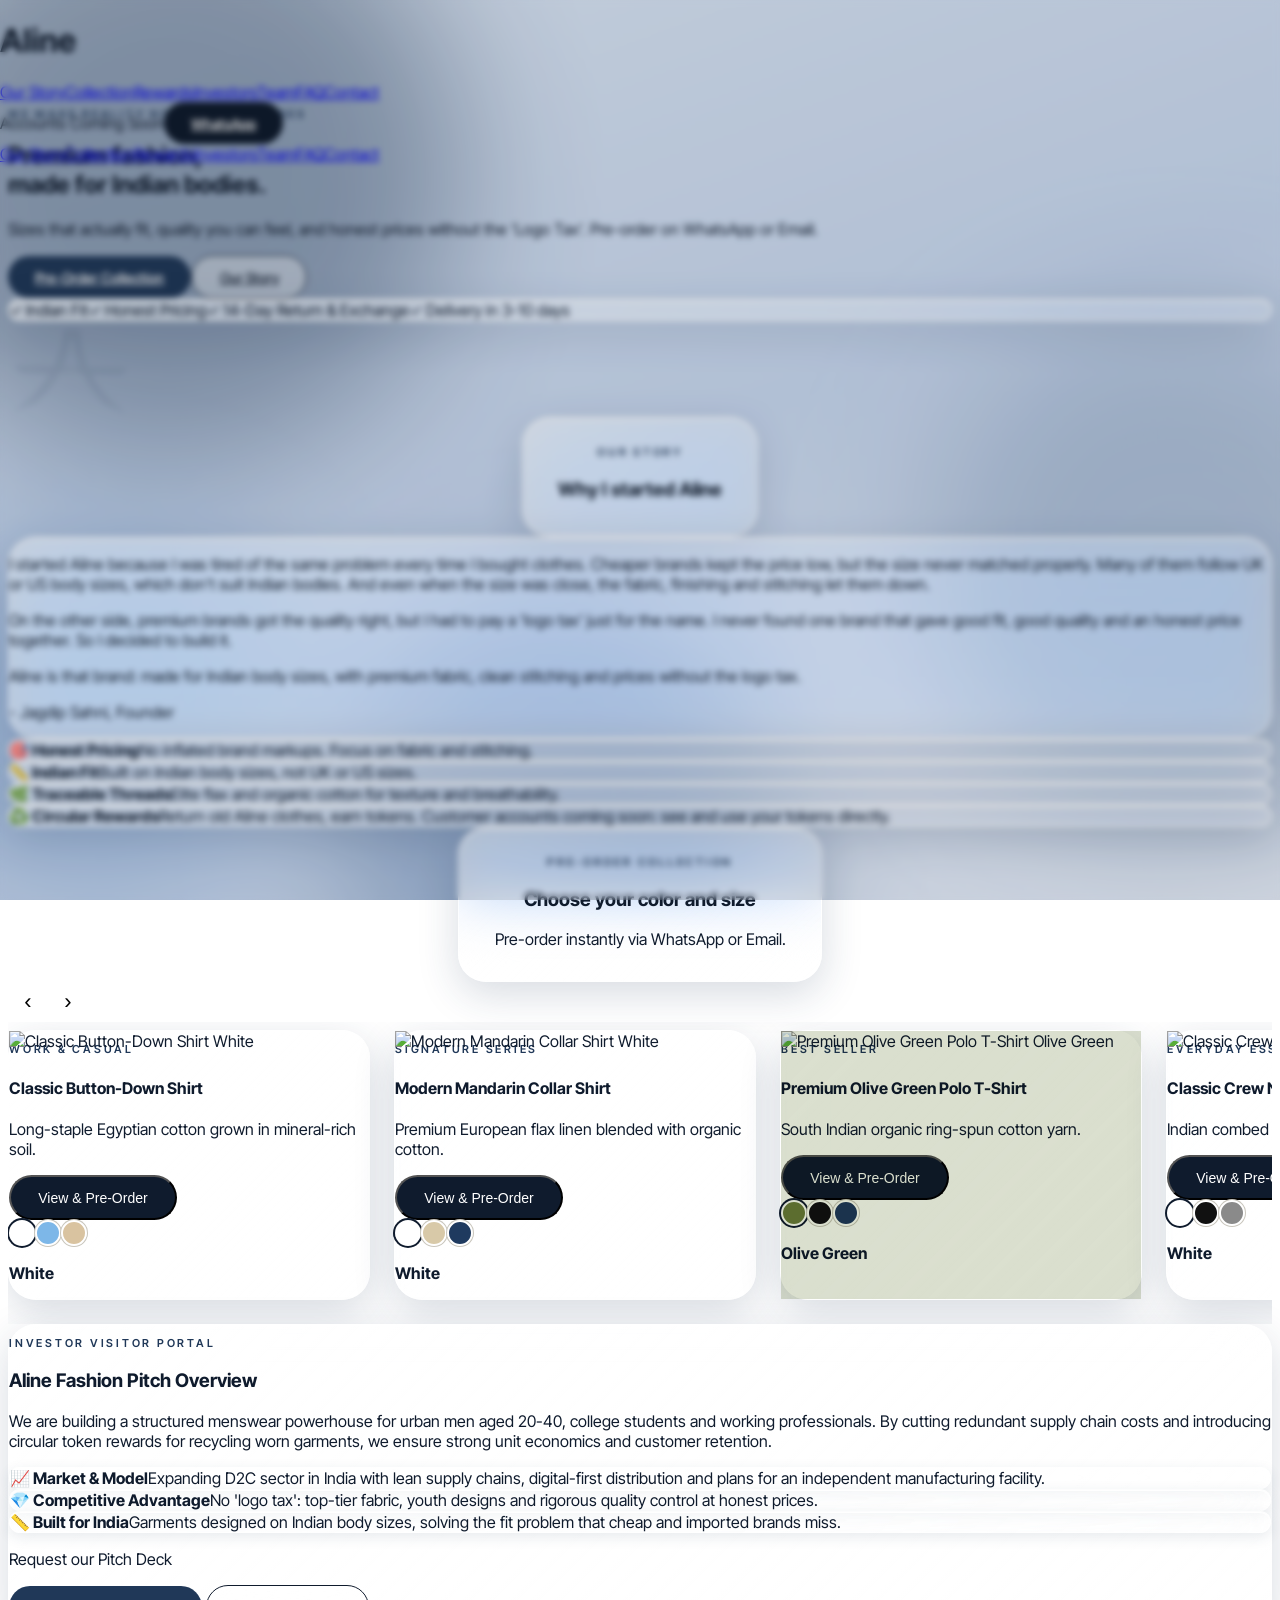
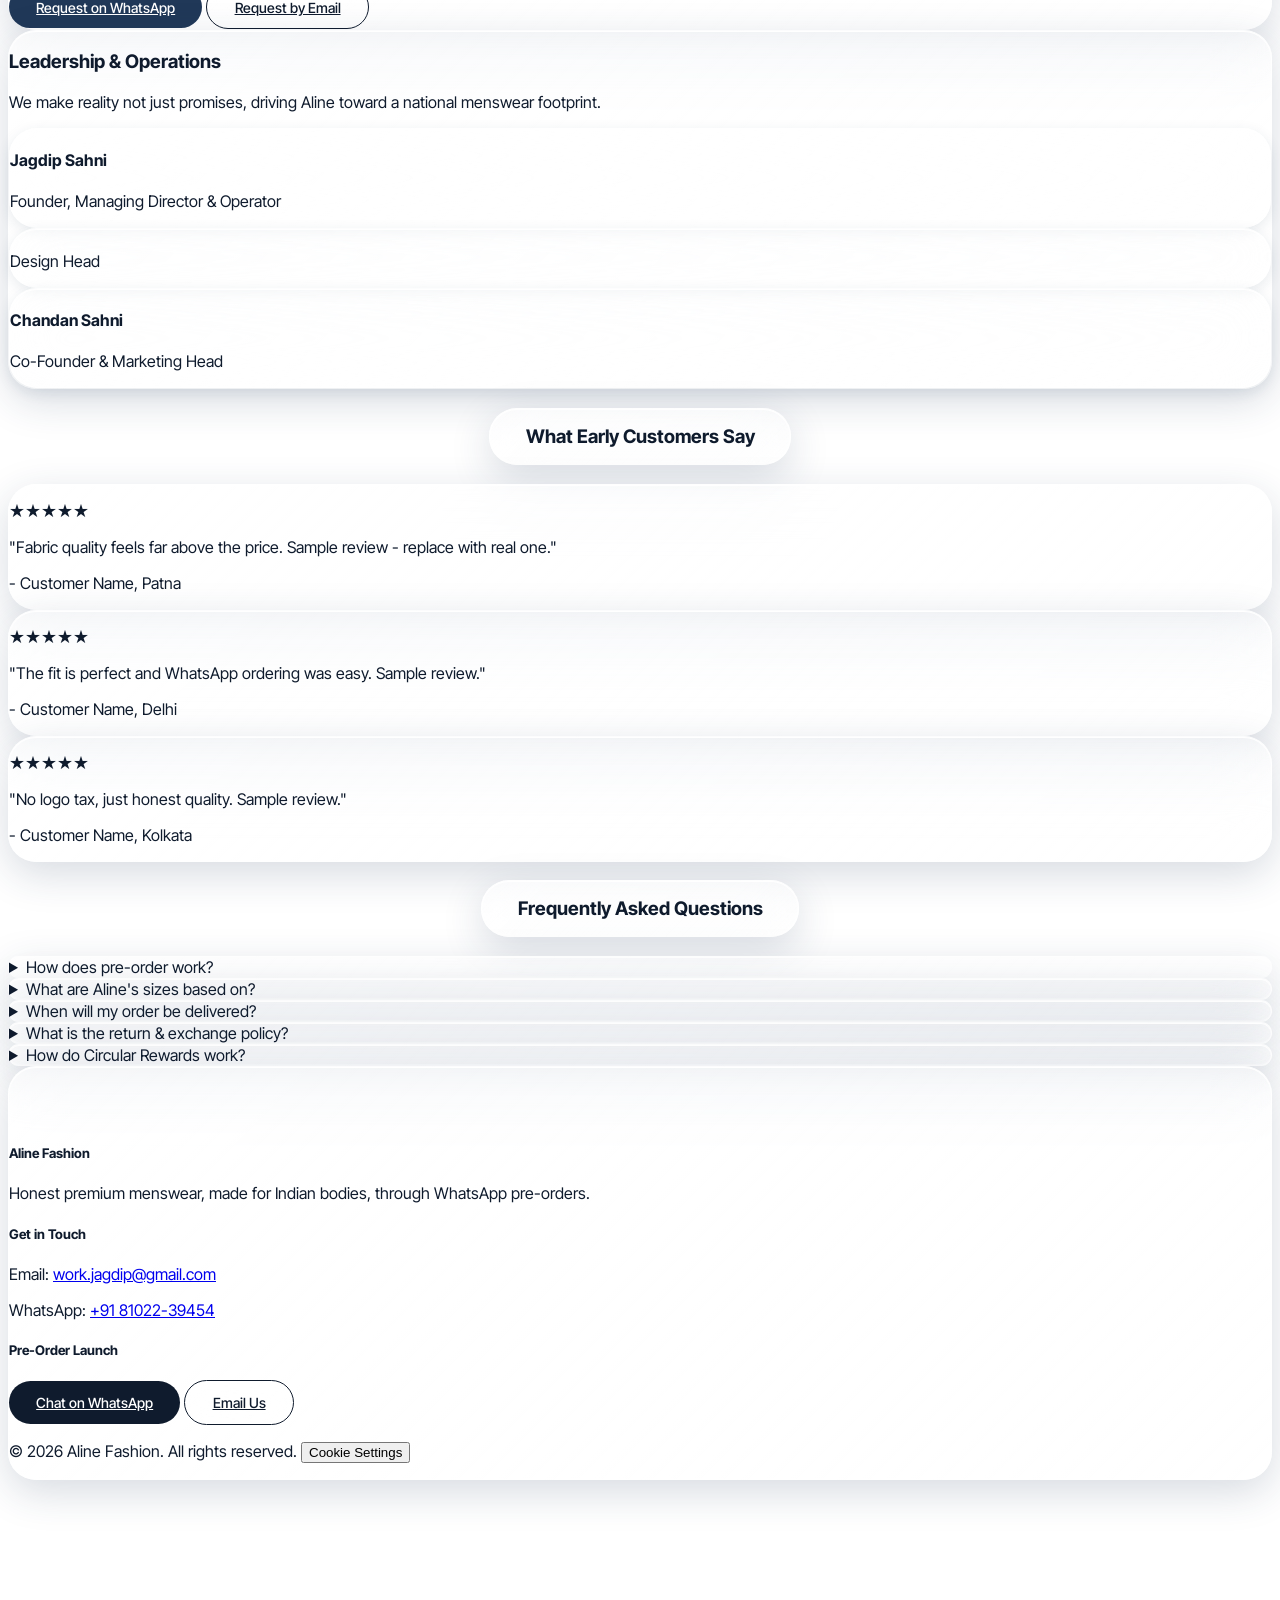
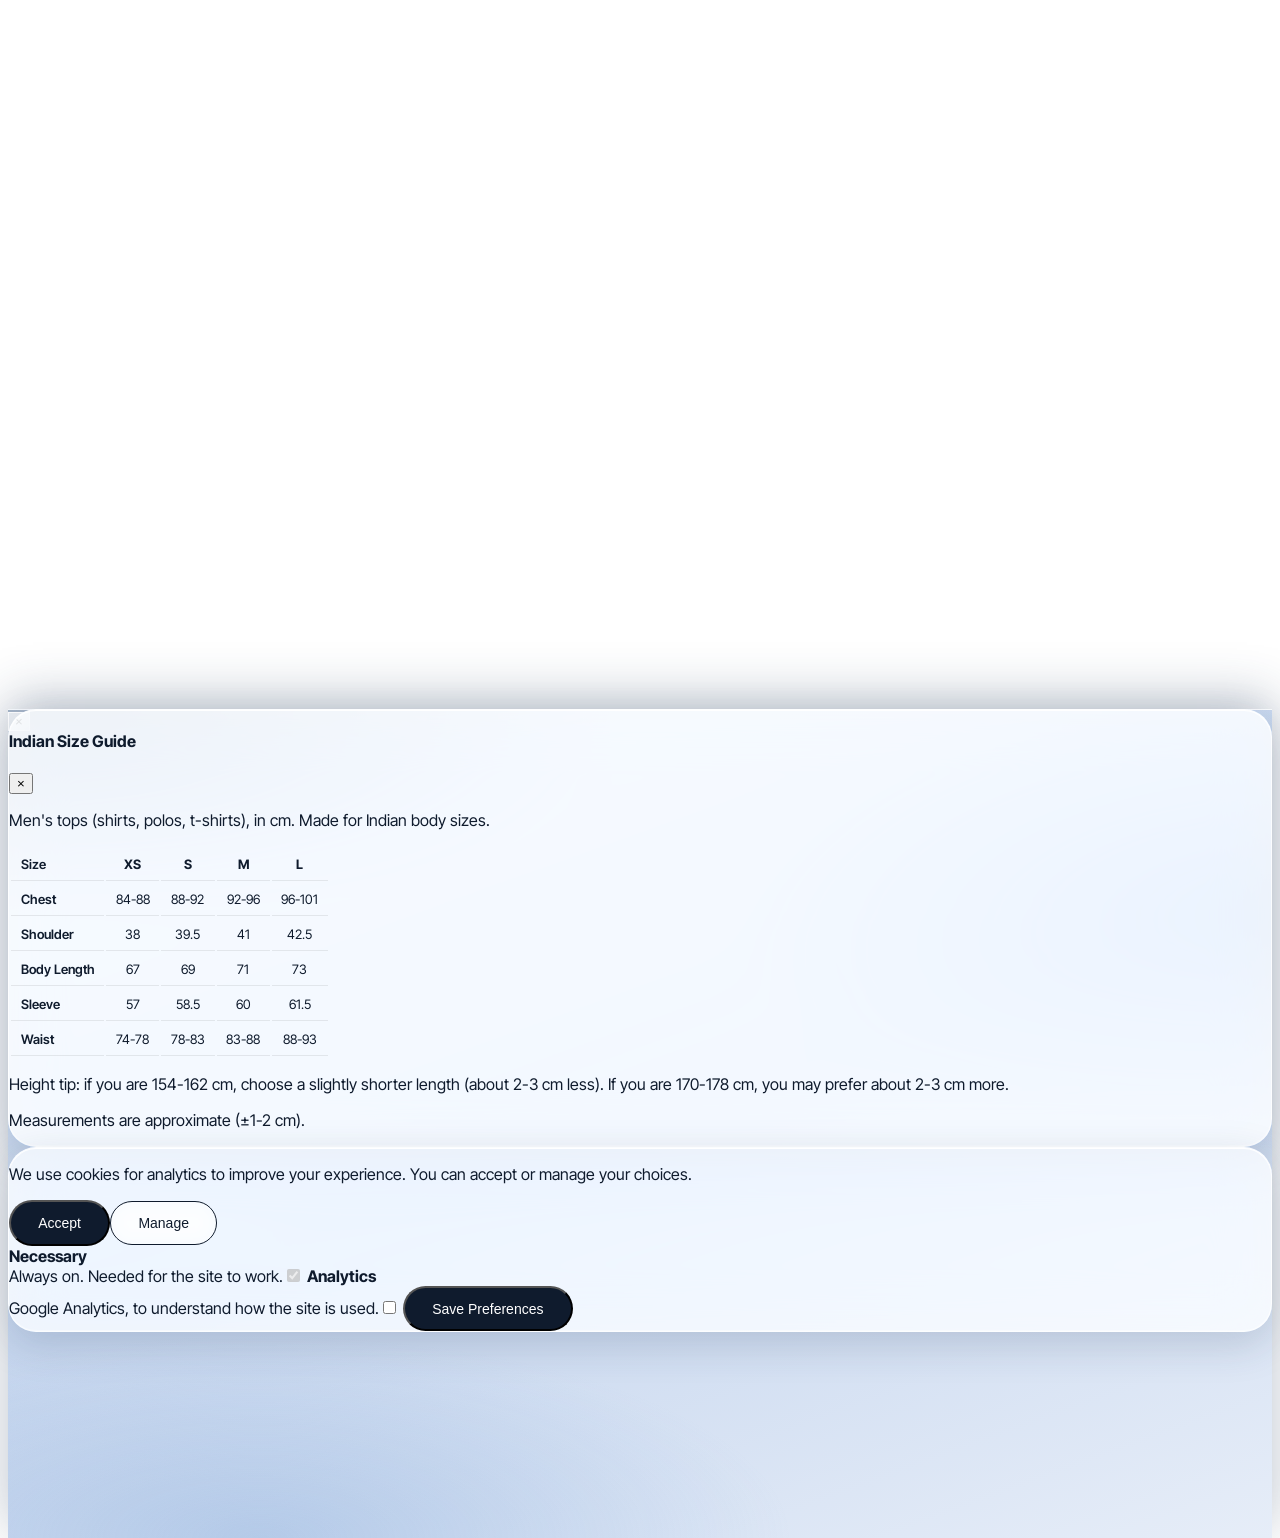
==== commit 7ae82e34: "Add files via upload" ====
--- a/index.html
+++ b/index.html
@@ -151,8 +151,8 @@
   <p class="text-stone-600 text-sm mb-8">We make reality not just promises, driving Aline toward a national menswear footprint.</p>
   <div class="glass-d p-6 max-w-sm mx-auto mb-5"><h4 class="font-bold text-lg">Jagdip Sahni</h4><p class="text-xs text-stone-600 uppercase tracking-widest mt-1">Founder, Managing Director & Operator</p></div>
   <div class="grid sm:grid-cols-2 gap-5 max-w-xl mx-auto">
-   <div class="glass-d p-6"><h4 class="font-bold text-lg">Name Here</h4><p class="text-xs text-stone-600 uppercase tracking-widest mt-1">Design Head</p></div>
-   <div class="glass-d p-6"><h4 class="font-bold text-lg">Name Here</h4><p class="text-xs text-stone-600 uppercase tracking-widest mt-1">Marketing Head</p></div>
+   <div class="glass-d p-6"><h4 class="font-bold text-lg"></h4><p class="text-xs text-stone-600 uppercase tracking-widest mt-1">Design Head</p></div>
+   <div class="glass-d p-6"><h4 class="font-bold text-lg">Chandan Sahni</h4><p class="text-xs text-stone-600 uppercase tracking-widest mt-1">Co-Founder & Marketing Head</p></div>
   </div>
  </div>
 </section>
@@ -191,8 +191,8 @@
 
 <div id="shw" class="hidden fixed inset-0 z-[85]" aria-hidden="true">
  <div id="sbd" class="absolute inset-0" style="background:rgba(15,27,45,.4);-webkit-backdrop-filter:blur(6px);backdrop-filter:blur(6px);opacity:0;transition:opacity .4s"></div>
- <div id="sh" role="dialog" aria-modal="true" class="absolute bottom-0 inset-x-0 mx-auto w-full max-w-xl rounded-t-[28px] overflow-hidden" style="height:92vh;transform:translateY(100%);transition:transform .45s cubic-bezier(.2,.8,.2,1);background:rgba(255,255,255,.92);-webkit-backdrop-filter:blur(26px) saturate(190%);backdrop-filter:blur(26px) saturate(190%);box-shadow:0 -10px 50px rgba(32,56,88,.3)">
-  <button id="shx" aria-label="Close" class="absolute top-4 right-4 z-10 w-9 h-9 rounded-full bg-black/10 hover:bg-black/20 text-xl leading-none">×</button>
+ <div id="sh" role="dialog" aria-modal="true" class="absolute bottom-0 inset-x-0 mx-auto w-full max-w-xl rounded-t-[28px] overflow-hidden" style="height:92vh;transform:translateY(100%);transition:transform .45s cubic-bezier(.2,.8,.2,1);background:radial-gradient(70% 35% at 0% 0%,rgba(32,56,88,.3),transparent 70%),radial-gradient(60% 40% at 100% 25%,rgba(91,127,176,.35),transparent 70%),radial-gradient(60% 35% at 20% 100%,rgba(122,162,214,.35),transparent 70%),linear-gradient(160deg,#dbe6f4,#c6d6ee 50%,#e6edf8);border-top:1px solid rgba(255,255,255,.85);box-shadow:0 -10px 50px rgba(32,56,88,.3)">
+  <button id="shx" aria-label="Close" class="absolute top-4 right-4 z-10 w-9 h-9 rounded-full text-xl leading-none" style="background:rgba(255,255,255,.75);border:1px solid rgba(255,255,255,.95);-webkit-backdrop-filter:blur(10px);backdrop-filter:blur(10px)">×</button>
   <div id="shb" class="h-full overflow-y-auto overscroll-contain px-6 pt-4 pb-10" style="overscroll-behavior:contain"></div>
  </div>
 </div>
@@ -307,17 +307,17 @@
    <button data-a="next" class="absolute right-2 top-1/2 -translate-y-1/2 bg-white/70 hover:bg-white w-8 h-8 rounded-full">›</button>
    <div class="dots absolute bottom-3 inset-x-0 flex justify-center gap-1.5"></div>
   </div>
-  <p class="text-xs text-stone-500 mt-5">Available in ${x.c.length} colors</p>
+  <div class="glass p-5 mt-5"><p class="text-xs text-stone-500">Available in ${x.c.length} colors</p>
   <div class="flex items-center gap-3 mt-2"><div class="flex gap-2">${x.c.map((c,k)=>`<button class="sw ${k==ci?'on':''}" data-a="color" data-k="${k}" style="background:${HEX[c]}" title="${c}"></button>`).join('')}</div><b class="cname text-sm">${x.c[ci]}</b></div>
   <div class="flex justify-between text-xs text-stone-500 mt-5 mb-2"><span>Size (Indian sizing)</span><button data-a="guide" class="underline">Size Guide</button></div>
   <div class="grid grid-cols-4 gap-2">${['XS','S','M','L'].map(z=>`<button class="chip" data-a="size" data-z="${z}">${z}</button>`).join('')}</div>
-  <div class="grid gap-2 mt-5"><button data-a="order" class="btn w-full">Pre-Order via WhatsApp</button><button data-a="email" class="btn ln w-full">Pre-Order via Email</button></div>
-  <div class="mt-8 space-y-4 text-sm">
+  <div class="grid gap-2 mt-5"><button data-a="order" class="btn w-full">Pre-Order via WhatsApp</button><button data-a="email" class="btn ln w-full">Pre-Order via Email</button></div></div>
+  <div class="glass p-5 mt-6 space-y-4 text-sm">
    ${ft('🧵','Threads',x.t)}${ft('🌿','Origin',x.o)}
    ${ft('📏','Indian fit','Made on Indian body sizes, not UK or US sizes. Check the Size Guide above.')}
   </div>
   <h4 class="font-semibold mt-8 mb-3">The Aline Difference</h4>
-  <div class="space-y-4 text-sm">
+  <div class="glass p-5 space-y-4 text-sm">
    ${ft('🎯','Honest pricing','No inflated brand markups, no logo tax.')}
    ${ft('🚚','Delivery in 3-10 days','We share delivery details when we confirm your order.')}
    ${ft('↩️','14-day return &amp; exchange','Subject to terms: unworn, unwashed, with tags.')}
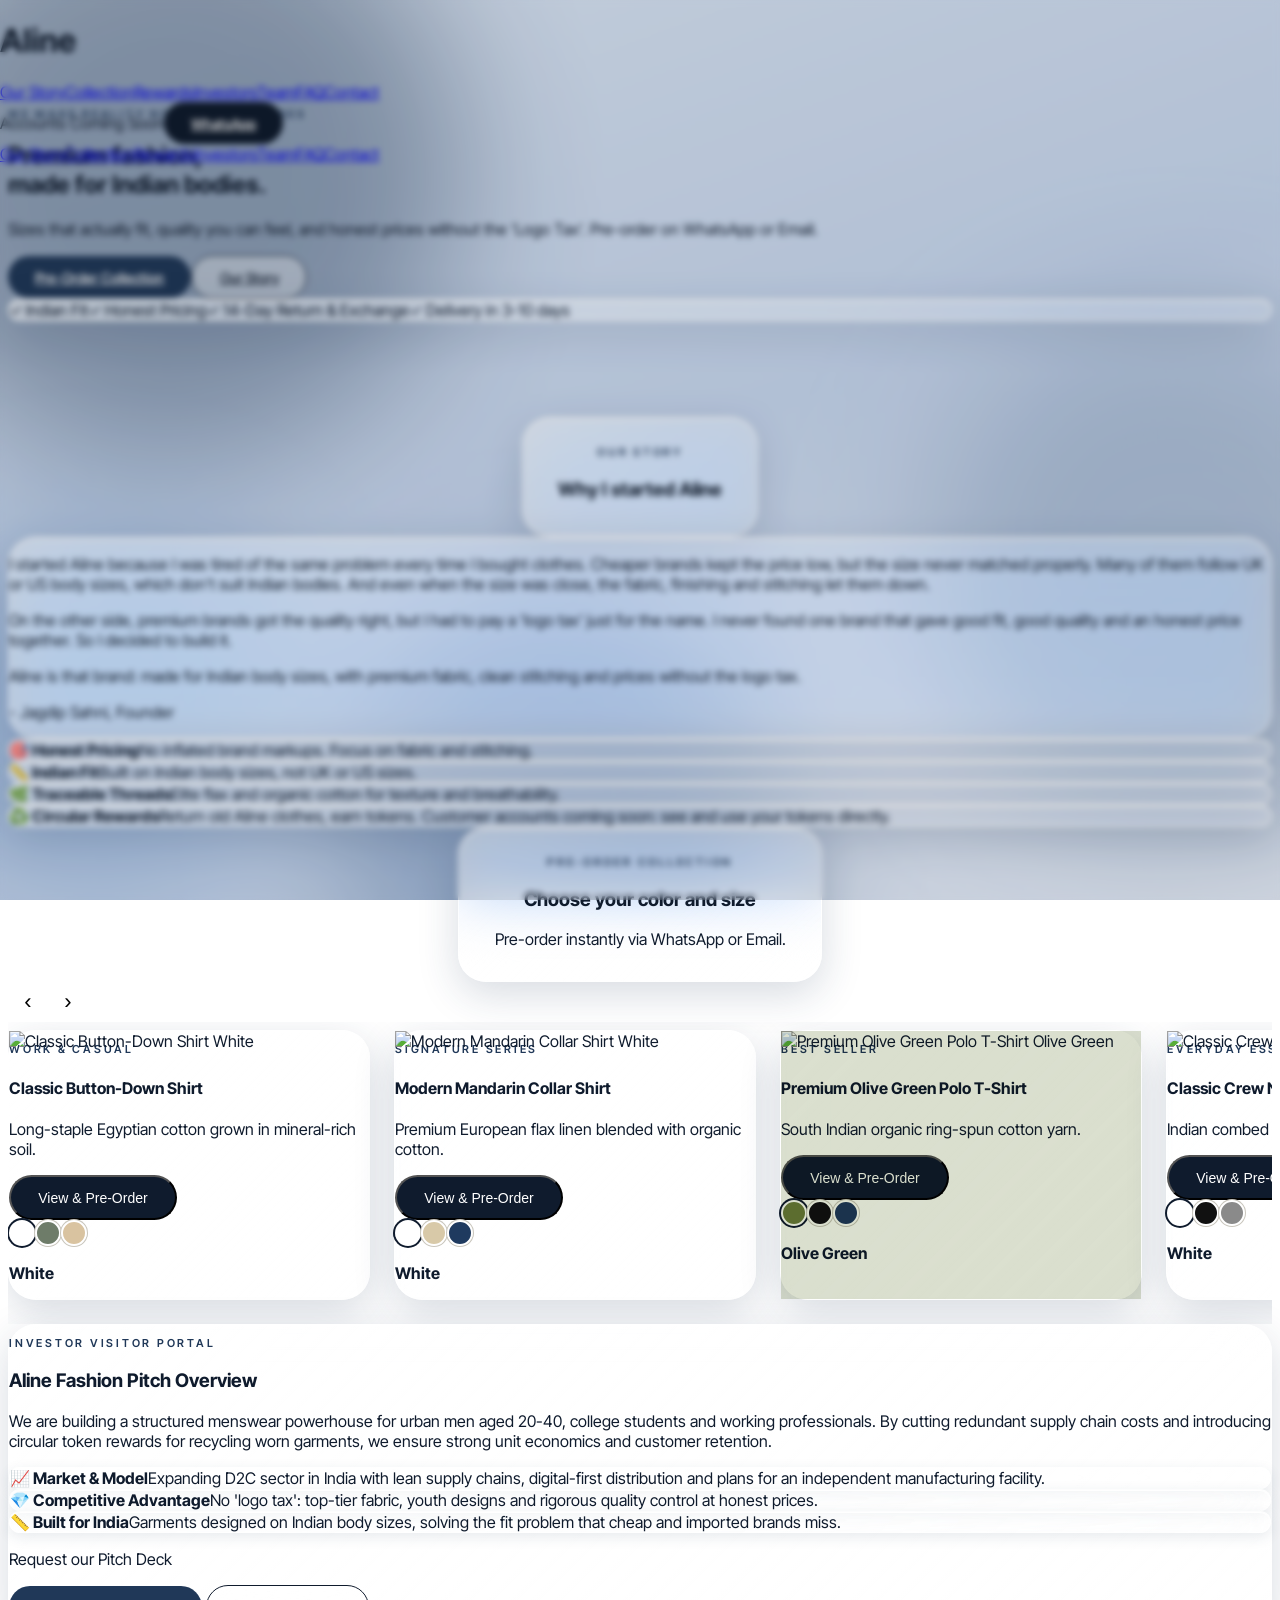
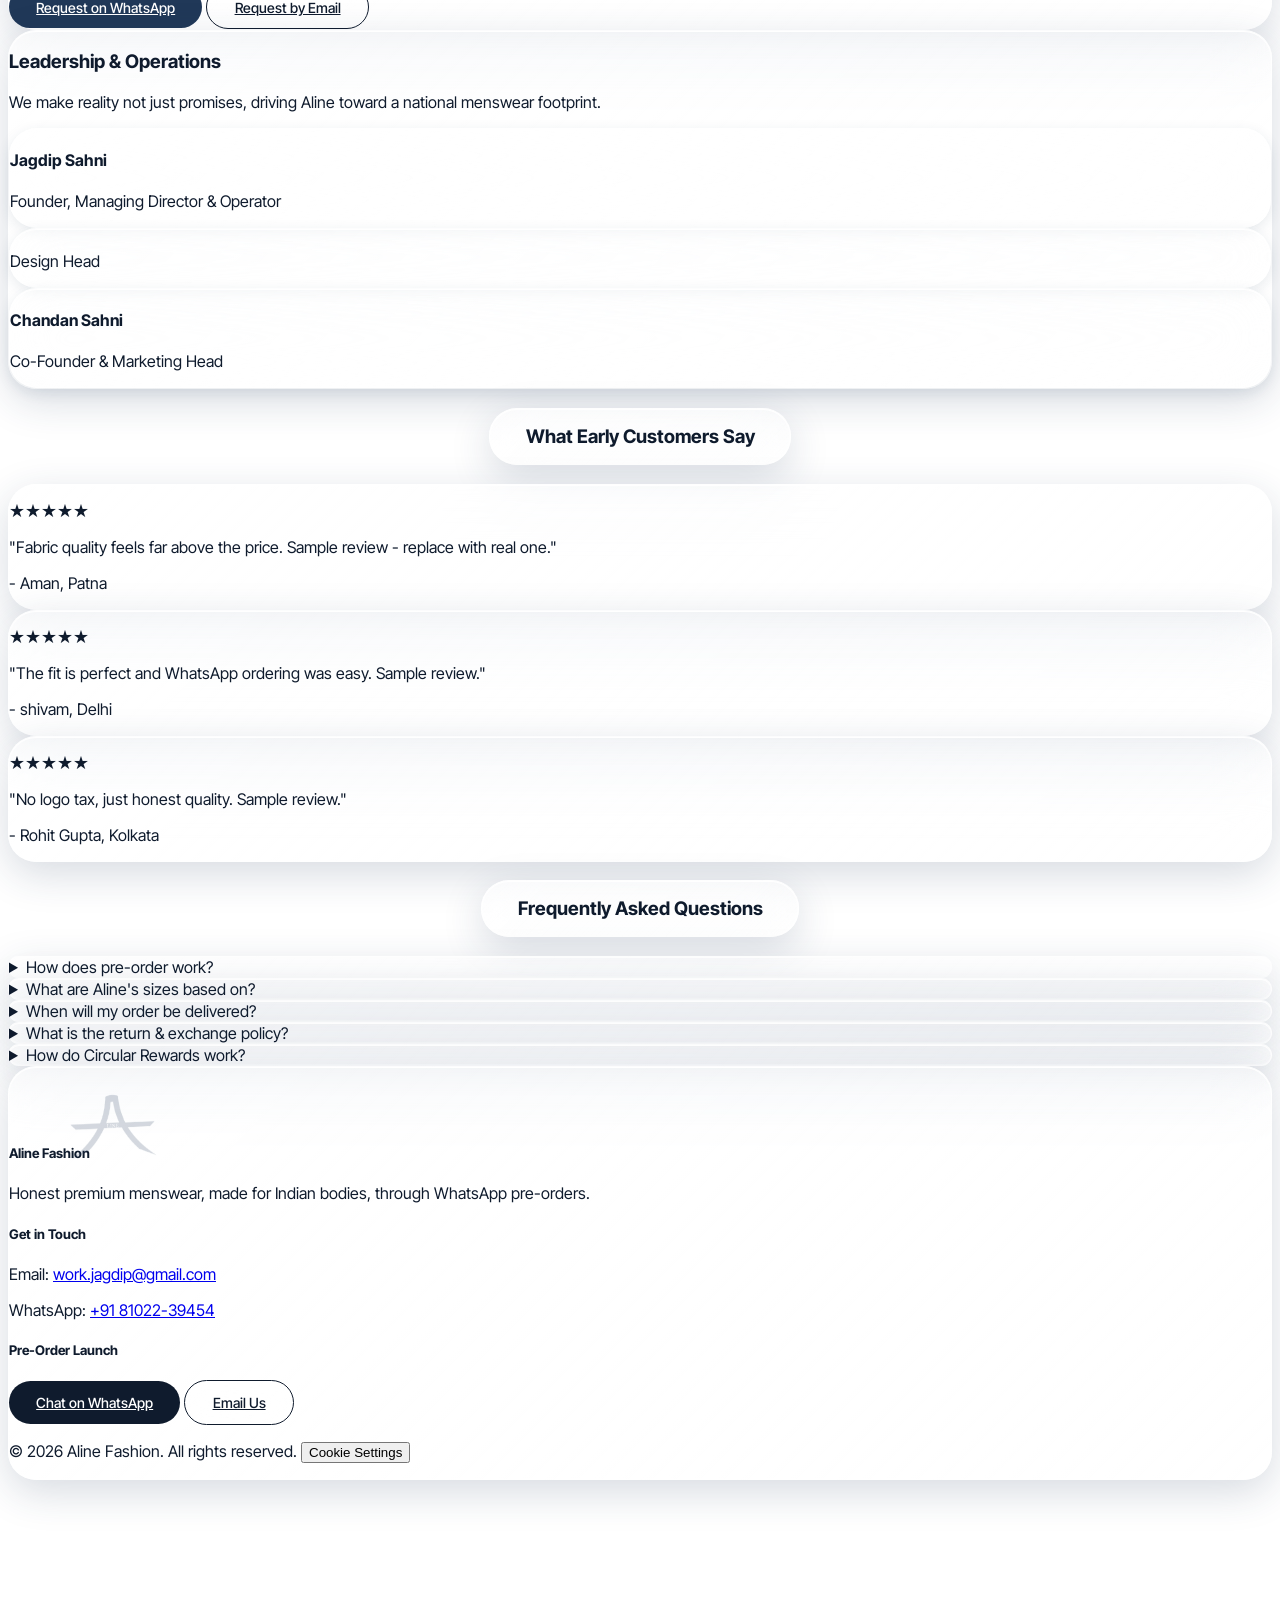
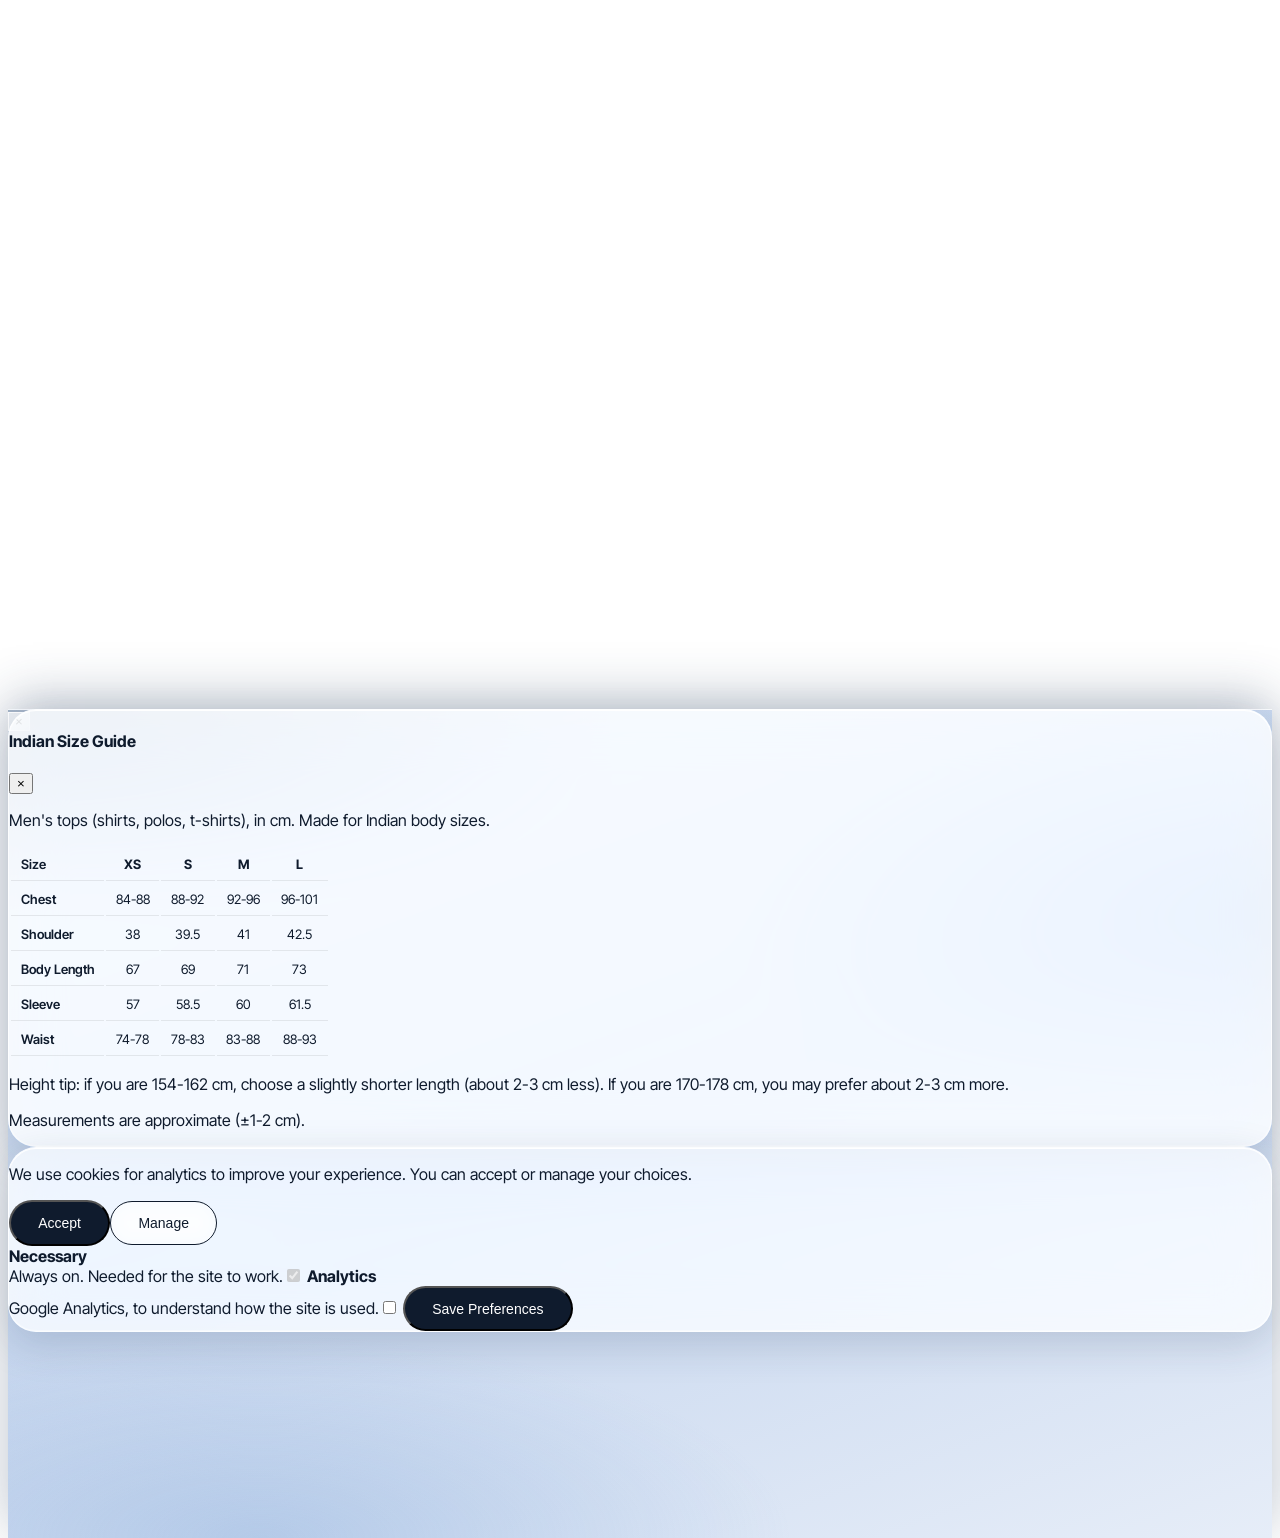
==== commit b8ce84dd: "Add files via upload" ====
--- a/index.html
+++ b/index.html
@@ -43,6 +43,7 @@
 .slide{position:absolute;inset:0;width:100%;height:100%;object-fit:cover;transition:opacity .5s,transform .8s}
 .card:hover .slide{transform:scale(1.04)}.slide.z{transform:scale(1.6);transform-origin:50% 25%}.card:hover .slide.z{transform:scale(1.66)}
 .tint{position:absolute;inset:0;mix-blend-mode:multiply;opacity:.25;pointer-events:none;transition:background .5s}
+#shb .imgb{height:min(68vh,32rem)!important;background:rgba(255,255,255,.4)!important}#shb .slide,#shb .slide.z{object-fit:contain;transform:none!important}
 .sw{width:26px;height:26px;border-radius:9999px;border:2px solid #fff;box-shadow:0 0 0 1px #c9c6bd;cursor:pointer;transition:.2s}
 .sw.on{box-shadow:0 0 0 2px var(--ink)}
 .chip{border:1px solid rgba(0,0,0,.15);border-radius:10px;padding:6px 0;font-size:12px;background:rgba(255,255,255,.6);transition:.2s}
@@ -160,9 +161,9 @@
 <section id="testimonials" class="max-w-6xl mx-auto px-4 pb-20">
  <h3 class="rv gh glass text-3xl md:text-4xl font-semibold tracking-tight mb-8">What Early Customers Say</h3>
  <div class="grid md:grid-cols-3 gap-6 text-sm text-stone-700">
-  <div class="rv glass p-6"><p class="text-amber-500 mb-2">★★★★★</p><p class="mb-3">"Fabric quality feels far above the price. Sample review - replace with real one."</p><p class="font-semibold text-black">- Customer Name, Patna</p></div>
-  <div class="rv glass p-6"><p class="text-amber-500 mb-2">★★★★★</p><p class="mb-3">"The fit is perfect and WhatsApp ordering was easy. Sample review."</p><p class="font-semibold text-black">- Customer Name, Delhi</p></div>
-  <div class="rv glass p-6"><p class="text-amber-500 mb-2">★★★★★</p><p class="mb-3">"No logo tax, just honest quality. Sample review."</p><p class="font-semibold text-black">- Customer Name, Kolkata</p></div>
+  <div class="rv glass p-6"><p class="text-amber-500 mb-2">★★★★★</p><p class="mb-3">"Fabric quality feels far above the price. Sample review - replace with real one."</p><p class="font-semibold text-black">- Aman, Patna</p></div>
+  <div class="rv glass p-6"><p class="text-amber-500 mb-2">★★★★★</p><p class="mb-3">"The fit is perfect and WhatsApp ordering was easy. Sample review."</p><p class="font-semibold text-black">- shivam, Delhi</p></div>
+  <div class="rv glass p-6"><p class="text-amber-500 mb-2">★★★★★</p><p class="mb-3">"No logo tax, just honest quality. Sample review."</p><p class="font-semibold text-black">- Rohit Gupta, Kolkata</p></div>
  </div>
 </section>
 
@@ -230,13 +231,13 @@
  Har product ke andar: '_' = default photos, aur har color ke naam ke saamne uski photos ki list.
  Color ki list khali ([]) ho to default photo + us color ki tint dikhti hai. */
 const IMG={
-'Classic Button-Down Shirt':{_:['https://images.unsplash.com/photo-1602810318383-e386cc2a3ccf?auto=format&fit=crop&w=700&q=80'],'White':[],'Sky Blue':[],'Beige':[]},
+'Classic Button-Down Shirt':{_:['https://i.ibb.co/zhz8H6K7/cotton-long-sleeve-button-down-shirt-7-mpotyt3678m2-mppx6dh3-1.webp'],'White':['https://i.ibb.co/bjMJx456/a5c67fda5dcb515c02266cc7e870029e-2.jpg'],'natural green':['https://i.ibb.co/gFL32t6P/a5c67fda5dcb515c02266cc7e870029e.jpg'],'Beige':[]},
 'Modern Mandarin Collar Shirt':{_:['https://images.unsplash.com/photo-1598033129183-c4f50c736f10?auto=format&fit=crop&w=700&q=80'],'White':[],'Sand':[],'Navy':[]},
 'Premium Olive Green Polo T-Shirt':{_:['https://images.unsplash.com/photo-1581655353564-df123a1eb820?auto=format&fit=crop&w=700&q=80'],'Olive Green':[],'Black':[],'Navy':[]},
 'Classic Crew Neck T-Shirt':{_:['https://images.unsplash.com/photo-1581655353564-df123a1eb820?auto=format&fit=crop&w=700&q=80'],'White':[],'Black':[],'Grey':[]},
 'Linen Summer Shirt':{_:['https://images.unsplash.com/photo-1598033129183-c4f50c736f10?auto=format&fit=crop&w=700&q=80'],'Off-White':[],'Sage':[],'Navy':[]}
 };
-const HEX={'White':'#ffffff','Sky Blue':'#7db7e8','Beige':'#d9c3a0','Sand':'#d8c9a8','Navy':'#1f3a5f','Olive Green':'#6b7d3a','Black':'#111111','Grey':'#8a8a8a','Off-White':'#f1ead8','Sage':'#9caf88'};
+const HEX={'White':'#ffffff','Sky Blue':'#7db7e8','Beige':'#d9c3a0','Sand':'#d8c9a8','Navy':'#1f3a5f','Olive Green':'#6b7d3a','Black':'#111111','Grey':'#8a8a8a','Off-White':'#f1ead8','Sage':'#9caf88','natural green':'#6e7c69'};
 const P=[
 {n:'Classic Button-Down Shirt',tag:'Work & Casual',o:'Long-staple Egyptian cotton grown in mineral-rich soil.',t:'50s two-ply compact yarn engineered for a crisp finish.'},
 {n:'Modern Mandarin Collar Shirt',tag:'Signature Series',o:'Premium European flax linen blended with organic cotton.',t:'60s count fine-spun threads for an airy, sophisticated feel.'},
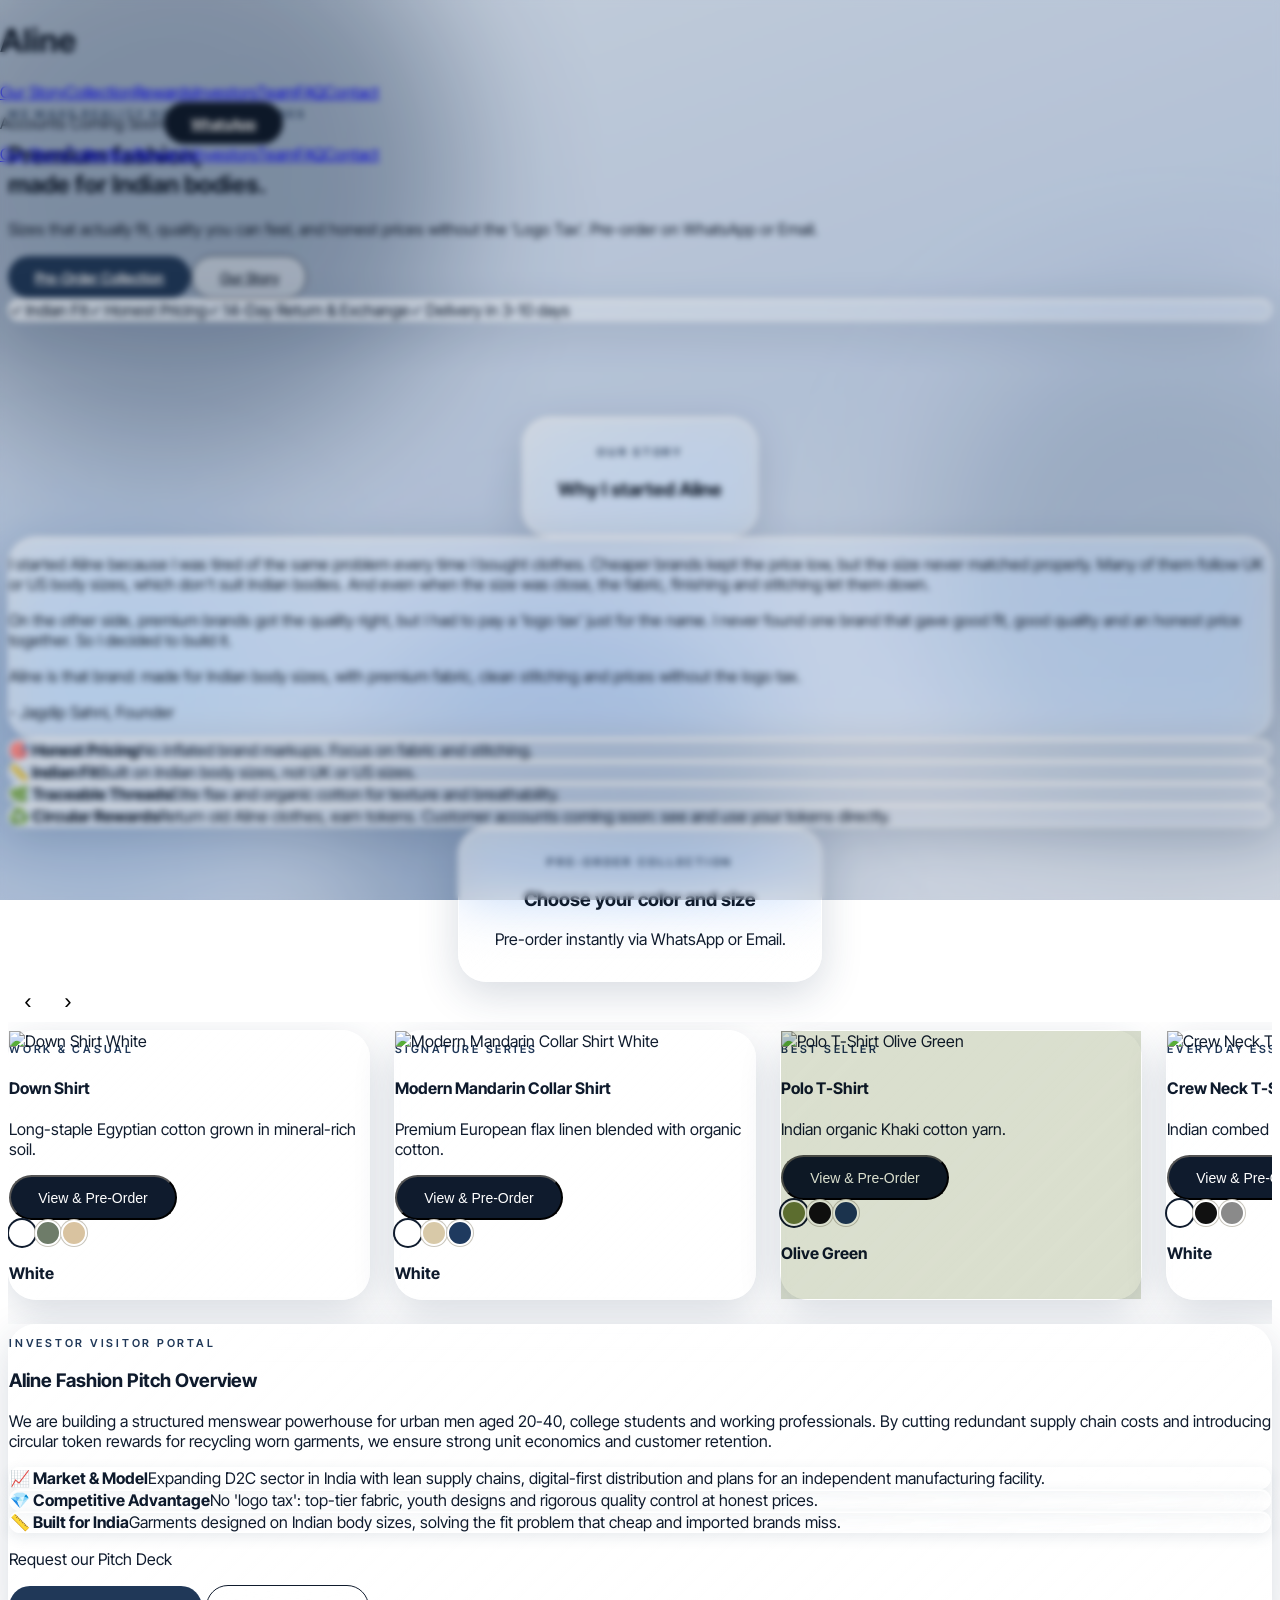
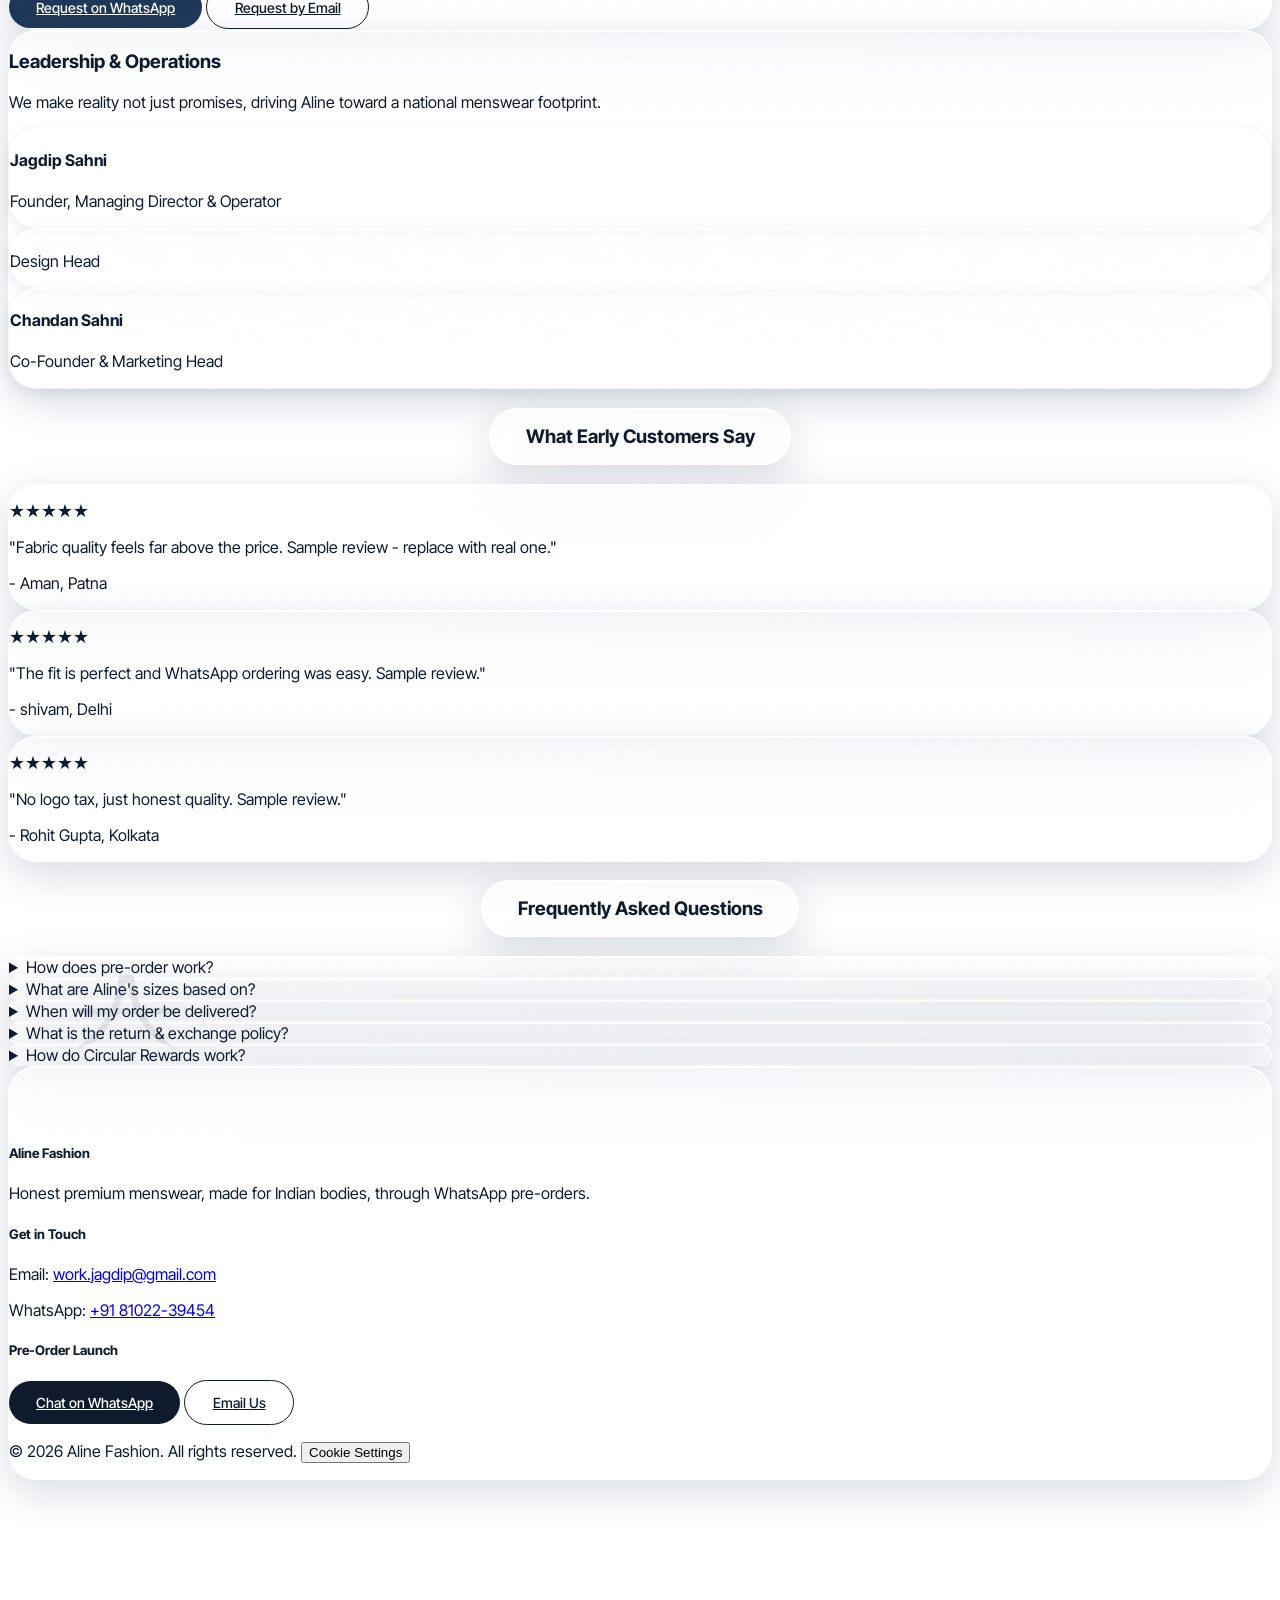
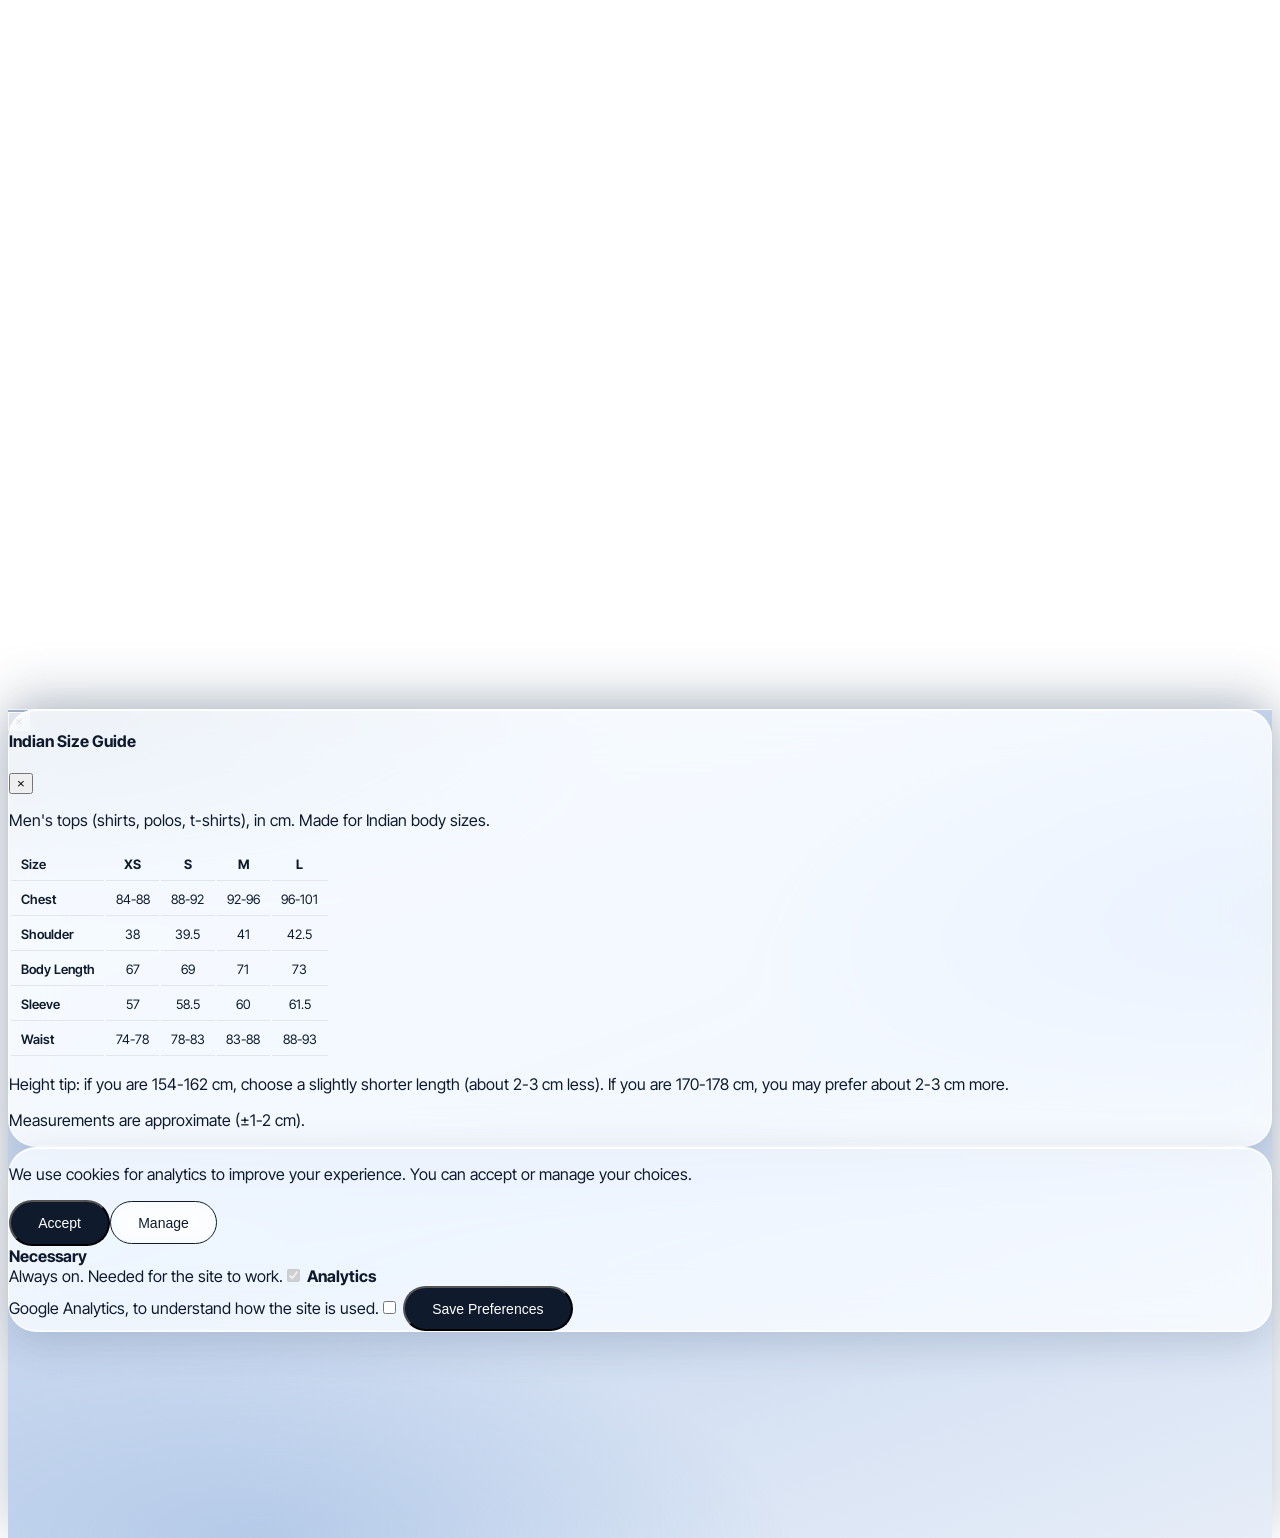
==== commit e8e9b608: "Add files via upload" ====
--- a/index.html
+++ b/index.html
@@ -43,7 +43,7 @@
 .slide{position:absolute;inset:0;width:100%;height:100%;object-fit:cover;transition:opacity .5s,transform .8s}
 .card:hover .slide{transform:scale(1.04)}.slide.z{transform:scale(1.6);transform-origin:50% 25%}.card:hover .slide.z{transform:scale(1.66)}
 .tint{position:absolute;inset:0;mix-blend-mode:multiply;opacity:.25;pointer-events:none;transition:background .5s}
-#shb .imgb{height:min(68vh,32rem)!important;background:rgba(255,255,255,.4)!important}#shb .slide,#shb .slide.z{object-fit:contain;transform:none!important}
+#shb .imgb{height:min(68vh,32rem)!important;background:rgba(255,255,255,.4)!important}#shb .slide,#shb .slide.z{object-fit:contain;transform:none!important}#shb .slide{visibility:hidden}#shb .slide[style*="opacity:1"]{visibility:visible}
 .sw{width:26px;height:26px;border-radius:9999px;border:2px solid #fff;box-shadow:0 0 0 1px #c9c6bd;cursor:pointer;transition:.2s}
 .sw.on{box-shadow:0 0 0 2px var(--ink)}
 .chip{border:1px solid rgba(0,0,0,.15);border-radius:10px;padding:6px 0;font-size:12px;background:rgba(255,255,255,.6);transition:.2s}
@@ -78,6 +78,14 @@
  .eyebrow{font-size:10px}
  #sp b{font-size:3rem}
 }
+/* phone performance: lighter blur, still blobs */
+@media (max-width:820px){
+.blobs i{animation:none!important;filter:blur(40px)}
+.glass,.glass-d{-webkit-backdrop-filter:blur(12px);backdrop-filter:blur(12px)}
+#sh,#sh .glass{-webkit-backdrop-filter:none!important;backdrop-filter:none!important}
+#sbd{-webkit-backdrop-filter:none!important;backdrop-filter:none!important}
+#sp{-webkit-backdrop-filter:blur(12px);backdrop-filter:blur(12px)}
+}
 @media (prefers-reduced-motion:reduce){*{animation-duration:.01s!important;transition-duration:.01s!important}.rv,.hi{opacity:1;transform:none}}
 </style>
 </head>
@@ -231,21 +239,21 @@
  Har product ke andar: '_' = default photos, aur har color ke naam ke saamne uski photos ki list.
  Color ki list khali ([]) ho to default photo + us color ki tint dikhti hai. */
 const IMG={
-'Classic Button-Down Shirt':{_:['https://i.ibb.co/zhz8H6K7/cotton-long-sleeve-button-down-shirt-7-mpotyt3678m2-mppx6dh3-1.webp'],'White':['https://i.ibb.co/bjMJx456/a5c67fda5dcb515c02266cc7e870029e-2.jpg'],'natural green':['https://i.ibb.co/gFL32t6P/a5c67fda5dcb515c02266cc7e870029e.jpg'],'Beige':[]},
+'Down Shirt':{_:['https://i.ibb.co/zhz8H6K7/cotton-long-sleeve-button-down-shirt-7-mpotyt3678m2-mppx6dh3-1.webp'],'White':['https://i.ibb.co/bjMJx456/a5c67fda5dcb515c02266cc7e870029e-2.jpg'],'natural green':['https://i.ibb.co/gFL32t6P/a5c67fda5dcb515c02266cc7e870029e.jpg'],'Beige':[]},
 'Modern Mandarin Collar Shirt':{_:['https://images.unsplash.com/photo-1598033129183-c4f50c736f10?auto=format&fit=crop&w=700&q=80'],'White':[],'Sand':[],'Navy':[]},
-'Premium Olive Green Polo T-Shirt':{_:['https://images.unsplash.com/photo-1581655353564-df123a1eb820?auto=format&fit=crop&w=700&q=80'],'Olive Green':[],'Black':[],'Navy':[]},
-'Classic Crew Neck T-Shirt':{_:['https://images.unsplash.com/photo-1581655353564-df123a1eb820?auto=format&fit=crop&w=700&q=80'],'White':[],'Black':[],'Grey':[]},
+'Polo T-Shirt':{_:['https://i.ibb.co/pv3HrbCF/1fc23e43-fff0-44e4-a8bb-a39e82844ffc.jpg' , 'https://i.ibb.co/cSx6nyDH/0ee1a9d8-ecf4-427a-a38e-3103fdd02199.jpg','https://i.ibb.co/DgDZCn8f/966830630-03.jpg','https://i.ibb.co/Q7YD3Fx8/1792308507099.jpg'],'Olive Green':[],'Black':[],'Navy':[]},
+'Crew Neck T-Shirt':{_:['https://images.unsplash.com/photo-1581655353564-df123a1eb820?auto=format&fit=crop&w=700&q=80'],'White':[],'Black':[],'Grey':[]},
 'Linen Summer Shirt':{_:['https://images.unsplash.com/photo-1598033129183-c4f50c736f10?auto=format&fit=crop&w=700&q=80'],'Off-White':[],'Sage':[],'Navy':[]}
 };
 const HEX={'White':'#ffffff','Sky Blue':'#7db7e8','Beige':'#d9c3a0','Sand':'#d8c9a8','Navy':'#1f3a5f','Olive Green':'#6b7d3a','Black':'#111111','Grey':'#8a8a8a','Off-White':'#f1ead8','Sage':'#9caf88','natural green':'#6e7c69'};
 const P=[
-{n:'Classic Button-Down Shirt',tag:'Work & Casual',o:'Long-staple Egyptian cotton grown in mineral-rich soil.',t:'50s two-ply compact yarn engineered for a crisp finish.'},
+{n:'Down Shirt',tag:'Work & Casual',o:'Long-staple Egyptian cotton grown in mineral-rich soil.',t:'50s two-ply compact yarn engineered for a crisp finish.'},
 {n:'Modern Mandarin Collar Shirt',tag:'Signature Series',o:'Premium European flax linen blended with organic cotton.',t:'60s count fine-spun threads for an airy, sophisticated feel.'},
-{n:'Premium Olive Green Polo T-Shirt',tag:'Best Seller',o:'South Indian organic ring-spun cotton yarn.',t:'Ultra-tight interlock knit threads treated for color retention.'},
-{n:'Classic Crew Neck T-Shirt',tag:'Everyday Essential',o:'Indian combed organic cotton.',t:'180 GSM soft-touch jersey knit.'},
+{n:'Polo T-Shirt',tag:'Best Seller',o:'Indian organic Khaki cotton yarn.',t:'Inspired by the historic Khaki of India’s royal expeditions and rugged desert wear, crafted into an ultra-soft modern staple.'},
+{n:'Crew Neck T-Shirt',tag:'Everyday Essential',o:'Indian combed organic cotton.',t:'180 GSM soft-touch jersey knit.'},
 {n:'Linen Summer Shirt',tag:'Summer Edit',o:'Pure flax linen from European fields.',t:'Breathable weave, pre-washed for softness.'}
 ];
-P.forEach(x=>x.c=Object.keys(IMG[x.n]).filter(k=>k!='_'));
+const IK=Object.keys(IMG);P.forEach((x,i)=>{x.k=IK[i];x.c=Object.keys(IMG[x.k]).filter(k=>k!='_')});
 const grid=document.getElementById('grid');
 grid.innerHTML=P.map((x,i)=>`
 <div class="card glass overflow-hidden flex flex-col cursor-pointer" data-i="${i}" data-c="0" data-s="0" data-size="">
@@ -267,7 +275,7 @@
 const gStep=()=>grid.querySelector('.card').offsetWidth+24;
 document.getElementById('gprev').onclick=()=>grid.scrollBy({left:-gStep(),behavior:'smooth'});
 document.getElementById('gnext').onclick=()=>grid.scrollBy({left:gStep(),behavior:'smooth'});
-function list(card){const x=P[card.dataset.i],c=x.c[card.dataset.c],own=IMG[x.n][c]||[];let u=own.length?own:IMG[x.n]._;u=u.map(s=>({s}));if(u.length==1)u.push({s:u[0].s,z:1});return{u,own:own.length,c,x}}
+function list(card){const x=P[card.dataset.i],c=x.c[card.dataset.c],own=IMG[x.k][c]||[];let u=own.length?own:IMG[x.k]._;u=u.map(s=>({s}));if(u.length==1)u.push({s:u[0].s,z:1});return{u,own:own.length,c,x}}
 function paint(card){
  const{u,own,c,x}=list(card),s=+card.dataset.s;
  card.querySelector('.slides').innerHTML=u.map((m,k)=>`<img class="slide ${m.z?'z':''}" style="opacity:${k==s?1:0}" src="${m.s}" alt="${x.n} ${c}" loading="lazy">`).join('');
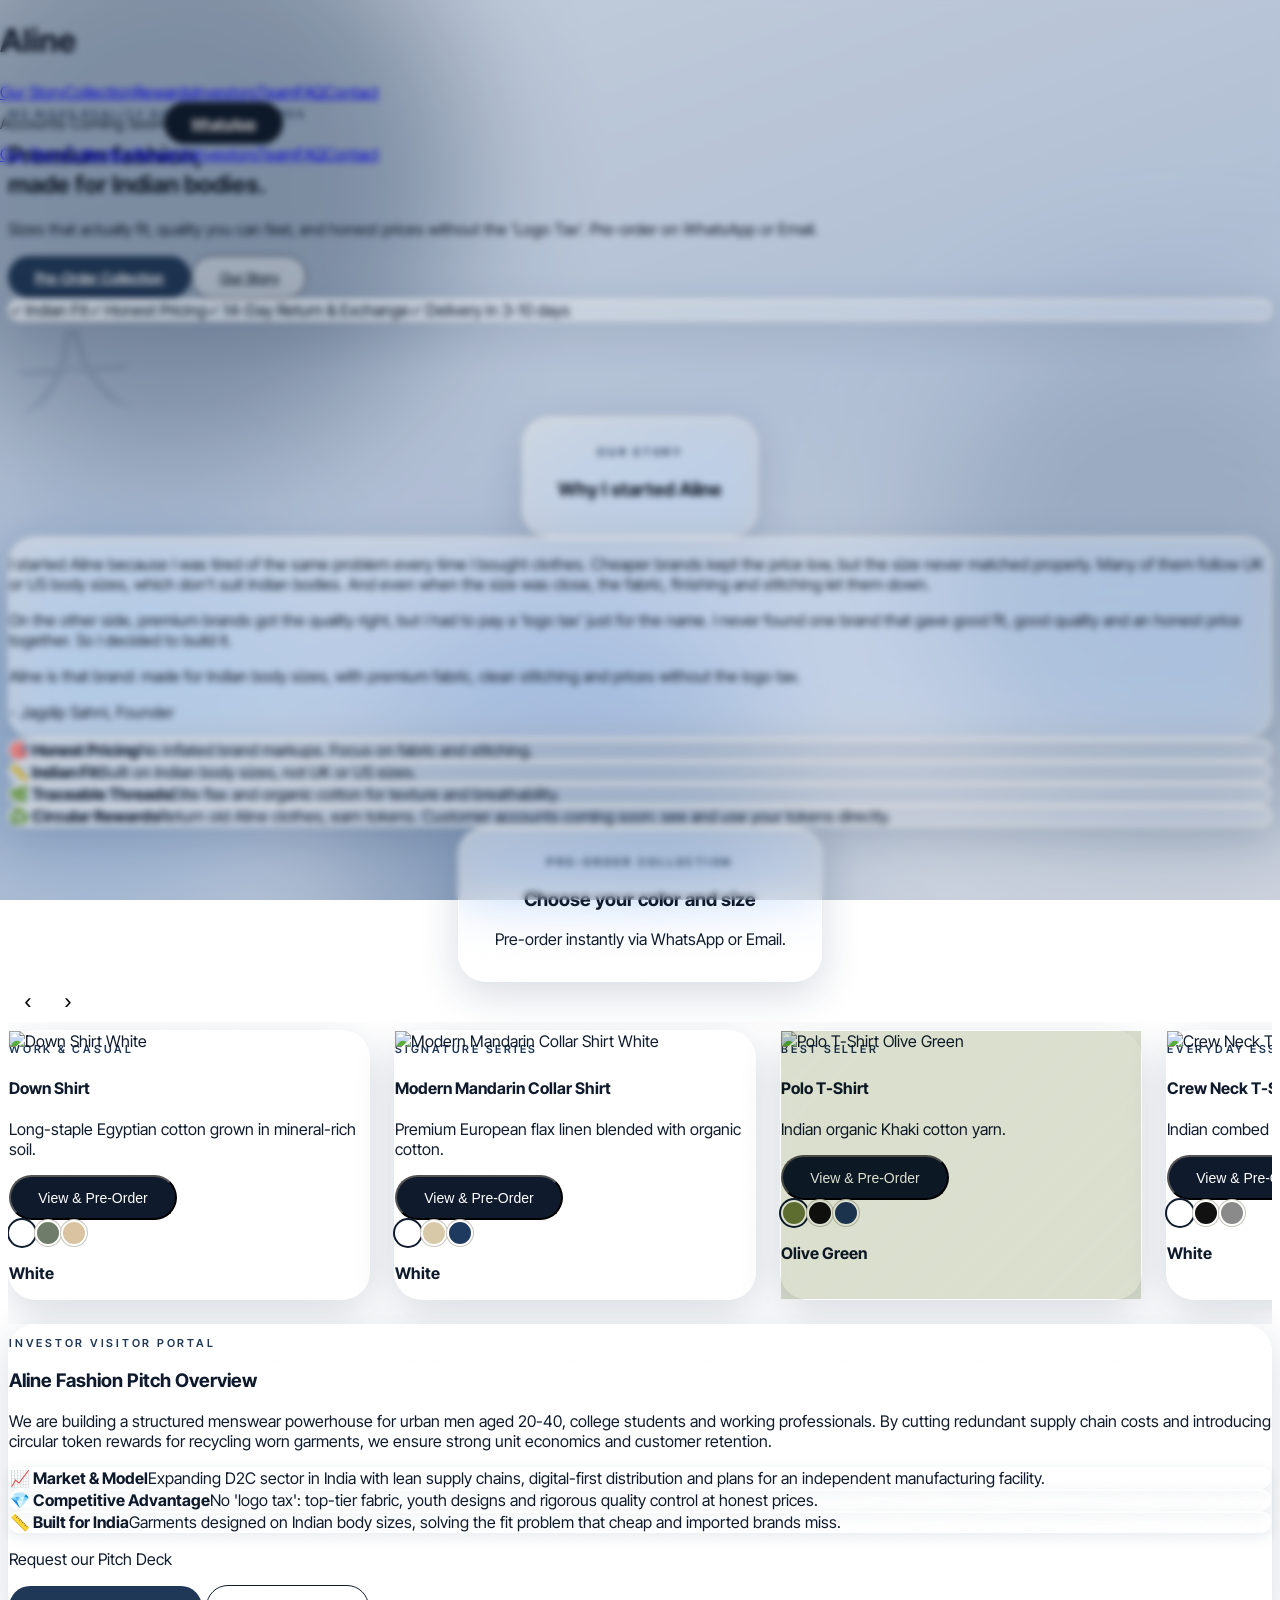
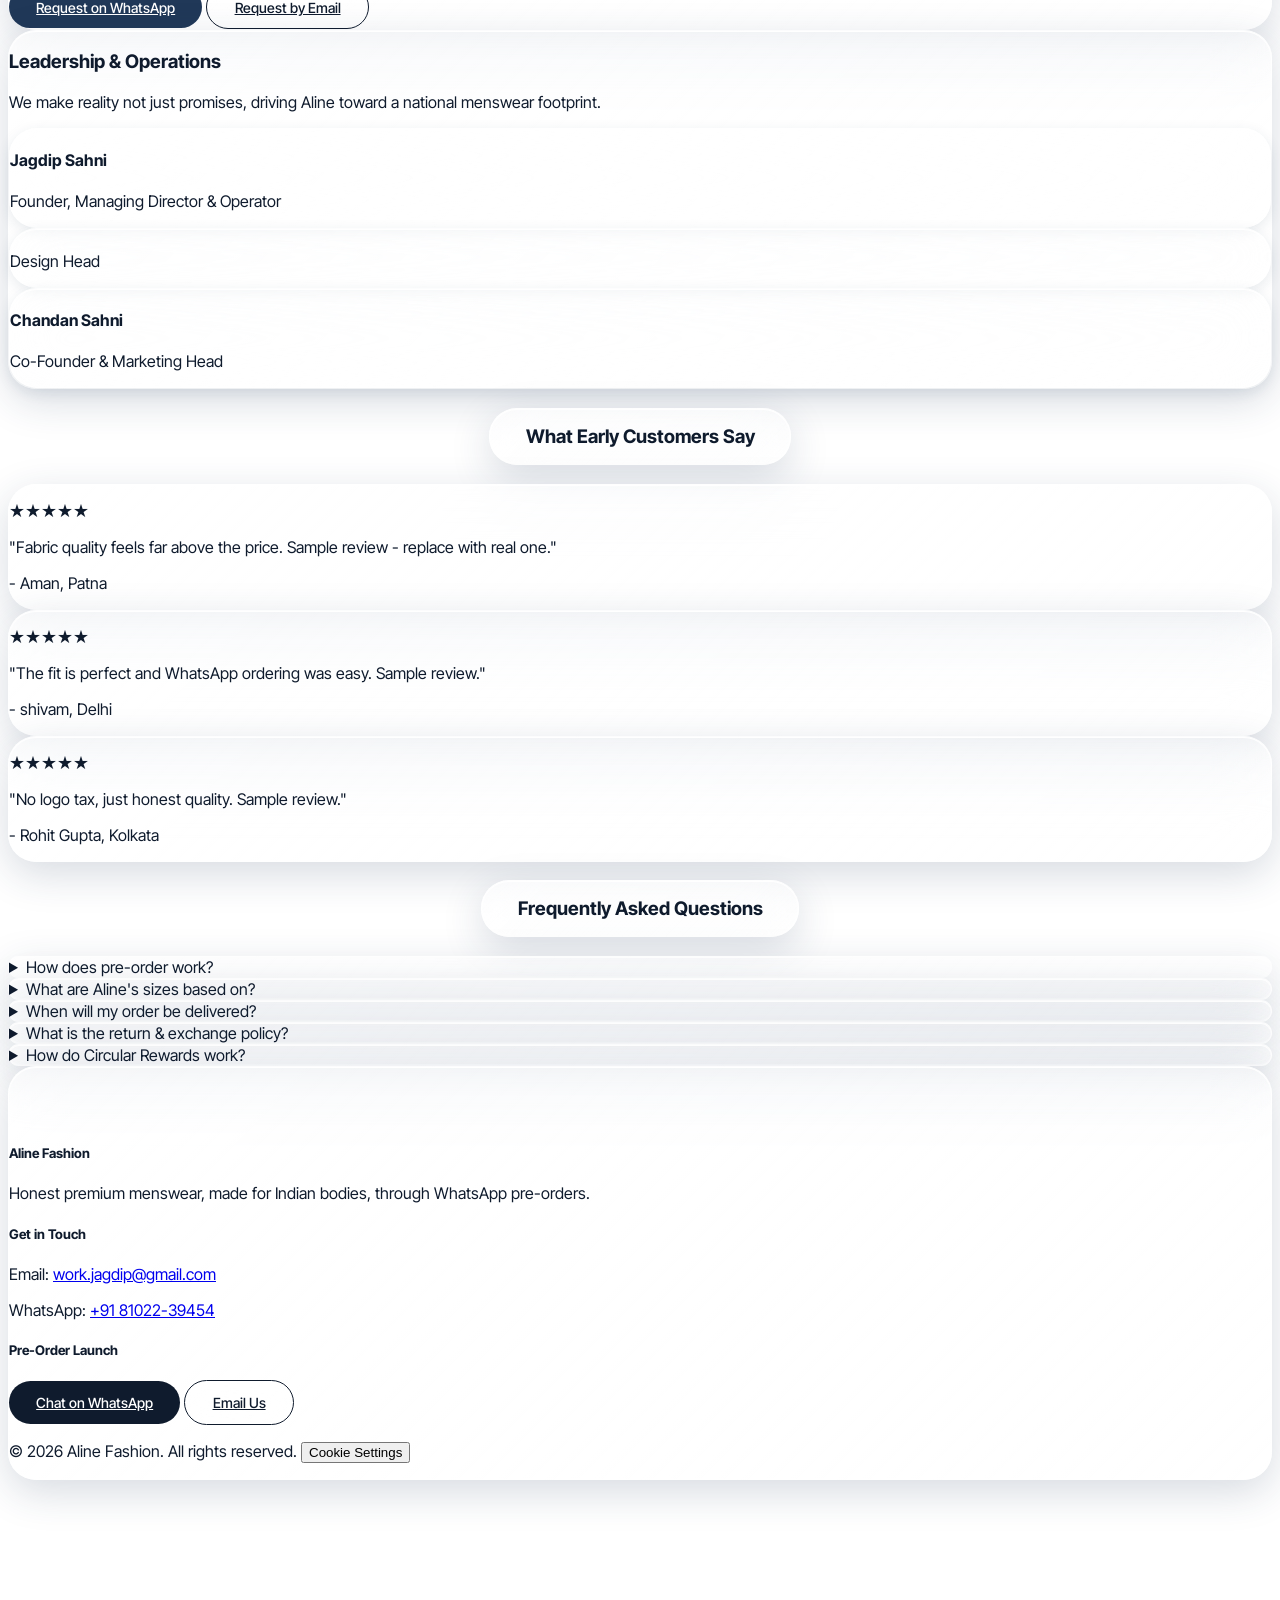
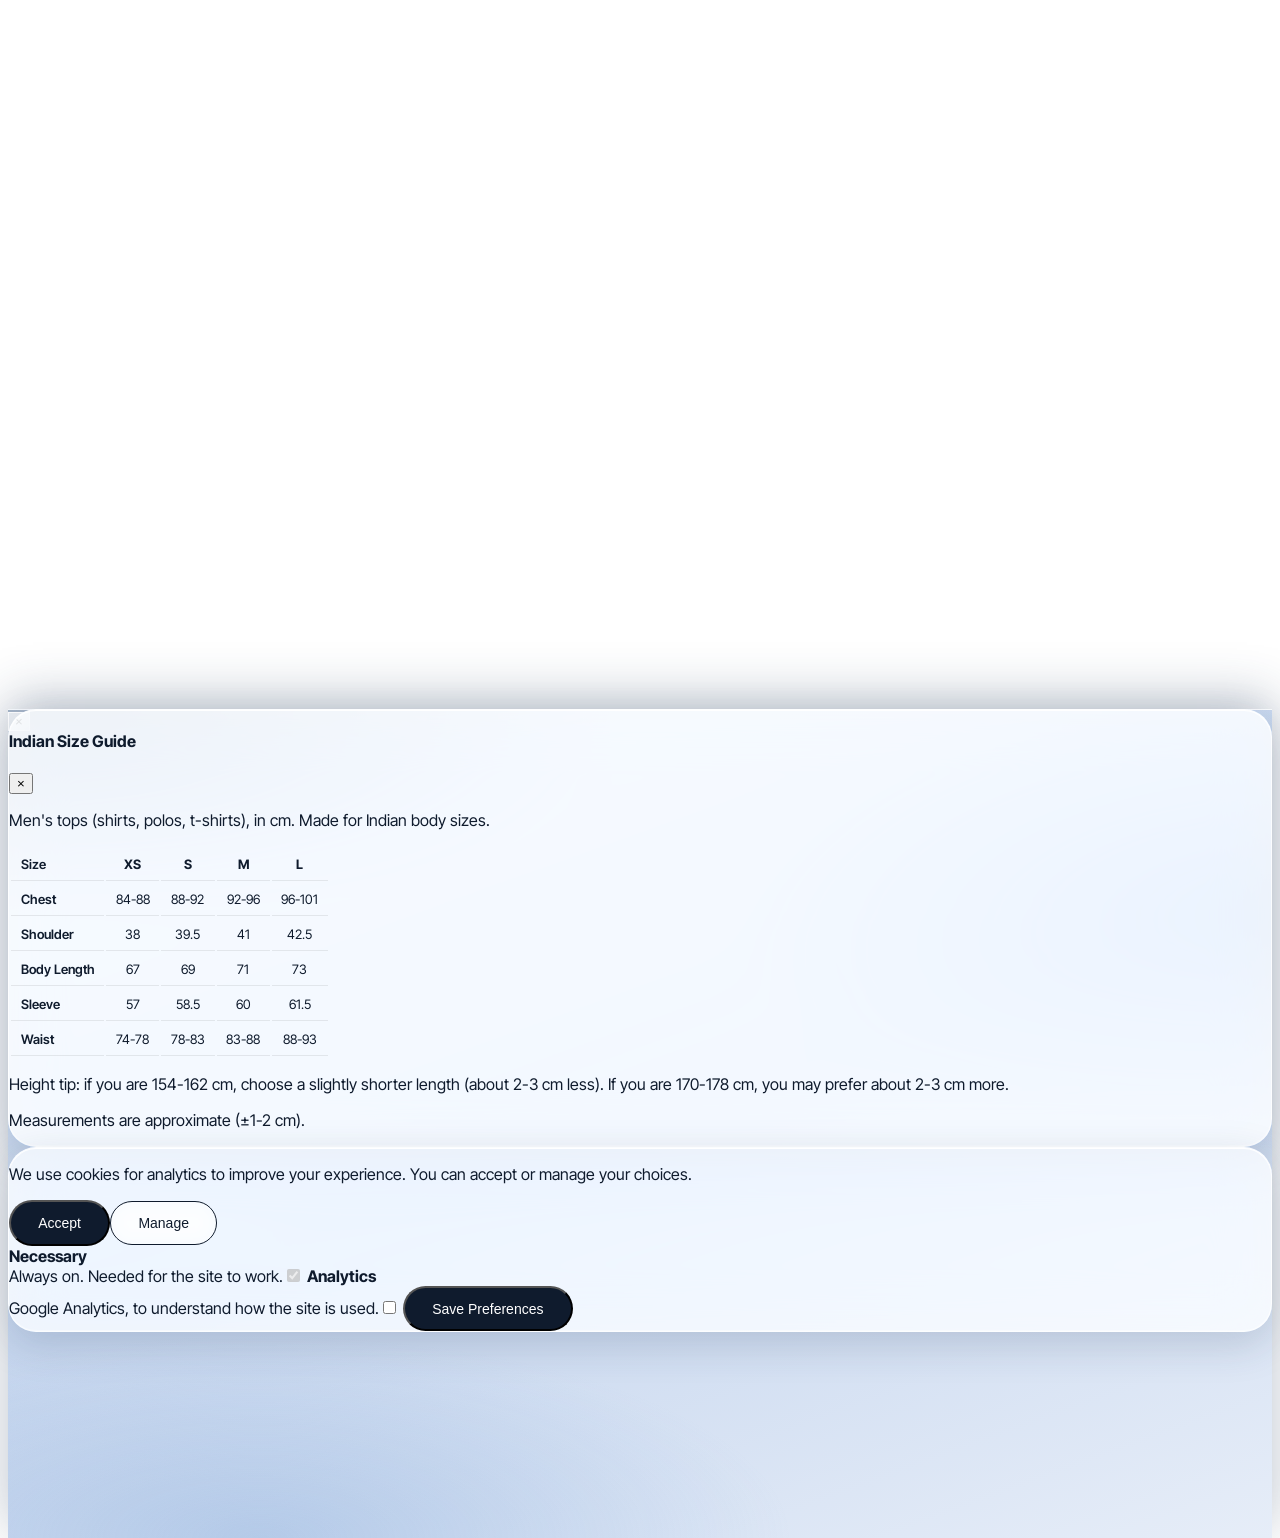
==== commit e42a6881: "Add files via upload" ====
--- a/index.html
+++ b/index.html
@@ -242,7 +242,7 @@
 'Down Shirt':{_:['https://i.ibb.co/zhz8H6K7/cotton-long-sleeve-button-down-shirt-7-mpotyt3678m2-mppx6dh3-1.webp'],'White':['https://i.ibb.co/bjMJx456/a5c67fda5dcb515c02266cc7e870029e-2.jpg'],'natural green':['https://i.ibb.co/gFL32t6P/a5c67fda5dcb515c02266cc7e870029e.jpg'],'Beige':[]},
 'Modern Mandarin Collar Shirt':{_:['https://images.unsplash.com/photo-1598033129183-c4f50c736f10?auto=format&fit=crop&w=700&q=80'],'White':[],'Sand':[],'Navy':[]},
 'Polo T-Shirt':{_:['https://i.ibb.co/pv3HrbCF/1fc23e43-fff0-44e4-a8bb-a39e82844ffc.jpg' , 'https://i.ibb.co/cSx6nyDH/0ee1a9d8-ecf4-427a-a38e-3103fdd02199.jpg','https://i.ibb.co/DgDZCn8f/966830630-03.jpg','https://i.ibb.co/Q7YD3Fx8/1792308507099.jpg'],'Olive Green':[],'Black':[],'Navy':[]},
-'Crew Neck T-Shirt':{_:['https://images.unsplash.com/photo-1581655353564-df123a1eb820?auto=format&fit=crop&w=700&q=80'],'White':[],'Black':[],'Grey':[]},
+'Crew Neck T-Shirt':{_:['https://i.ibb.co/vvBTqf3p/498385413.jpg','https://i.ibb.co/YF5j4cgv/498385413x.jpg','https://i.ibb.co/JwKWfPnQ/498385413y.jpg','https://i.ibb.co/Sw3HbLTT/498385413z.jpg','https://i.ibb.co/9HzJQtrN/1792486770000.jpg'],'White':[],'Black':[],'Grey':[]},
 'Linen Summer Shirt':{_:['https://images.unsplash.com/photo-1598033129183-c4f50c736f10?auto=format&fit=crop&w=700&q=80'],'Off-White':[],'Sage':[],'Navy':[]}
 };
 const HEX={'White':'#ffffff','Sky Blue':'#7db7e8','Beige':'#d9c3a0','Sand':'#d8c9a8','Navy':'#1f3a5f','Olive Green':'#6b7d3a','Black':'#111111','Grey':'#8a8a8a','Off-White':'#f1ead8','Sage':'#9caf88','natural green':'#6e7c69'};
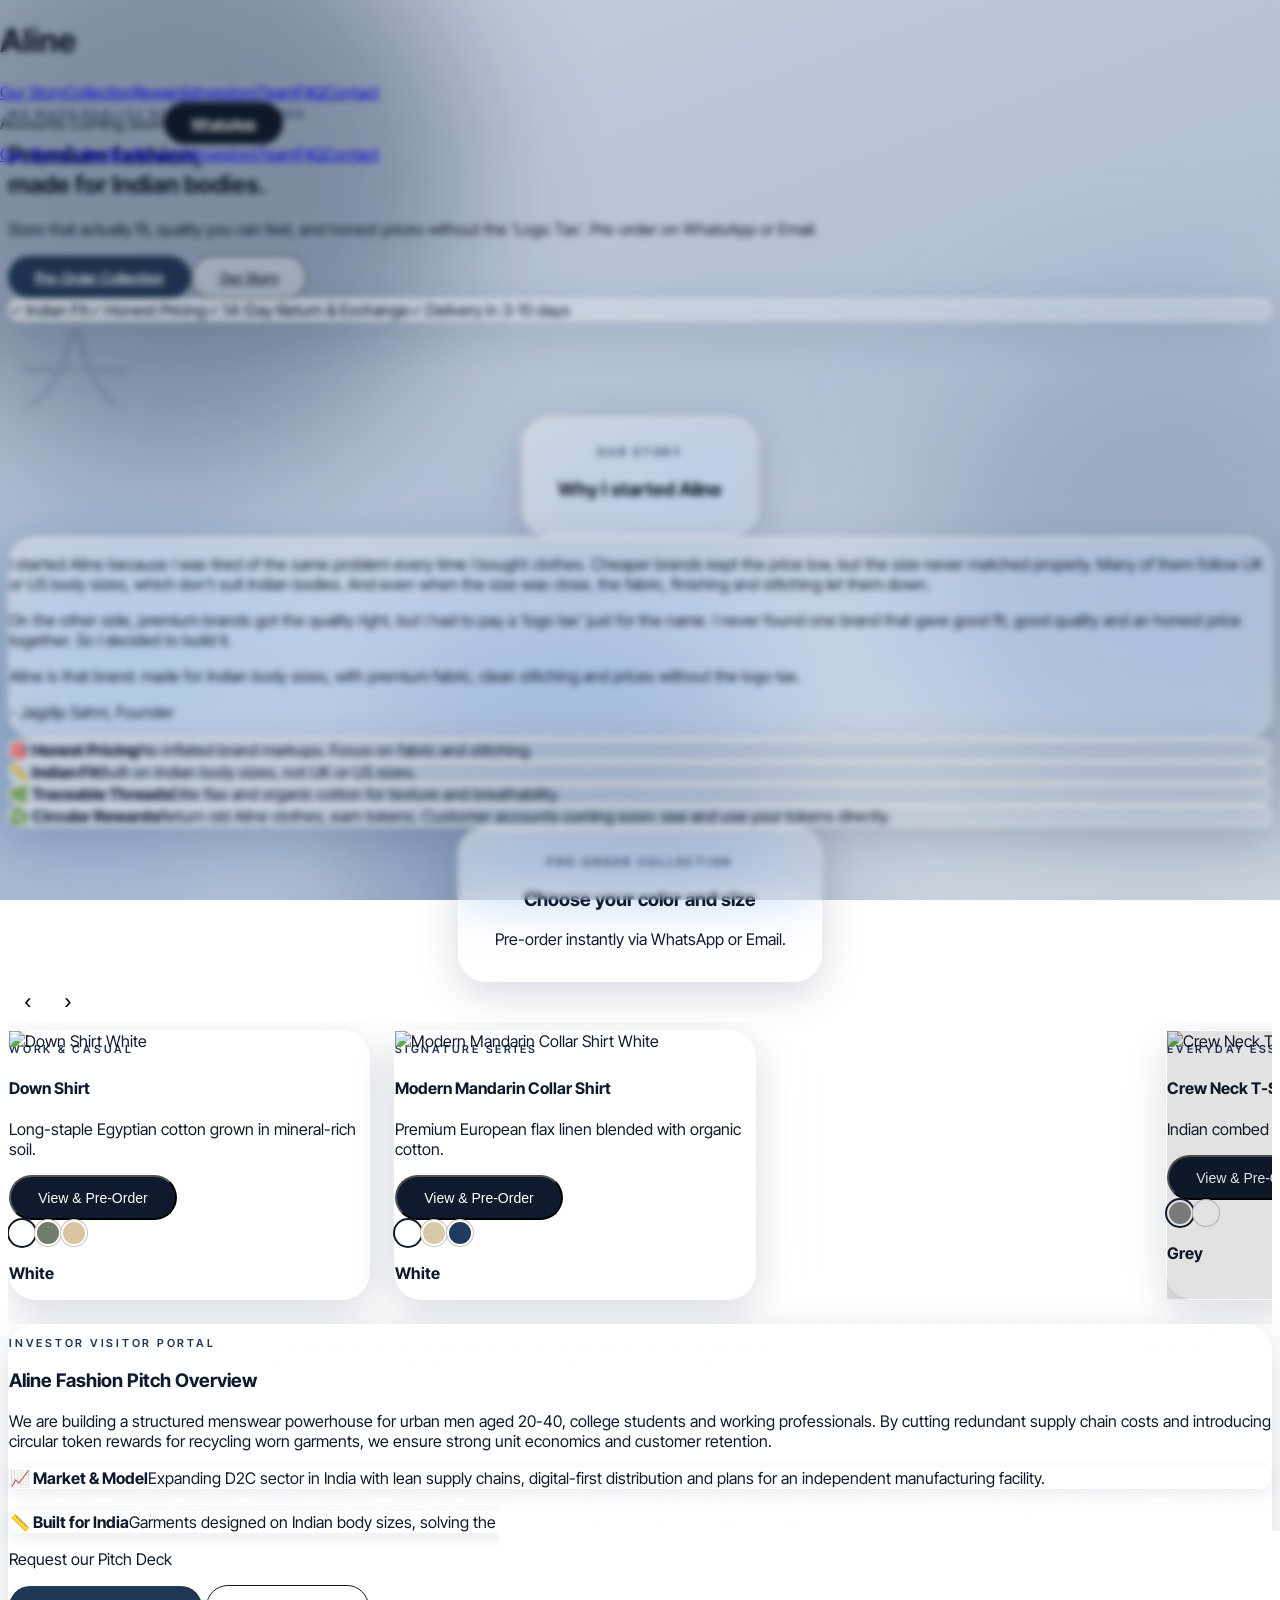
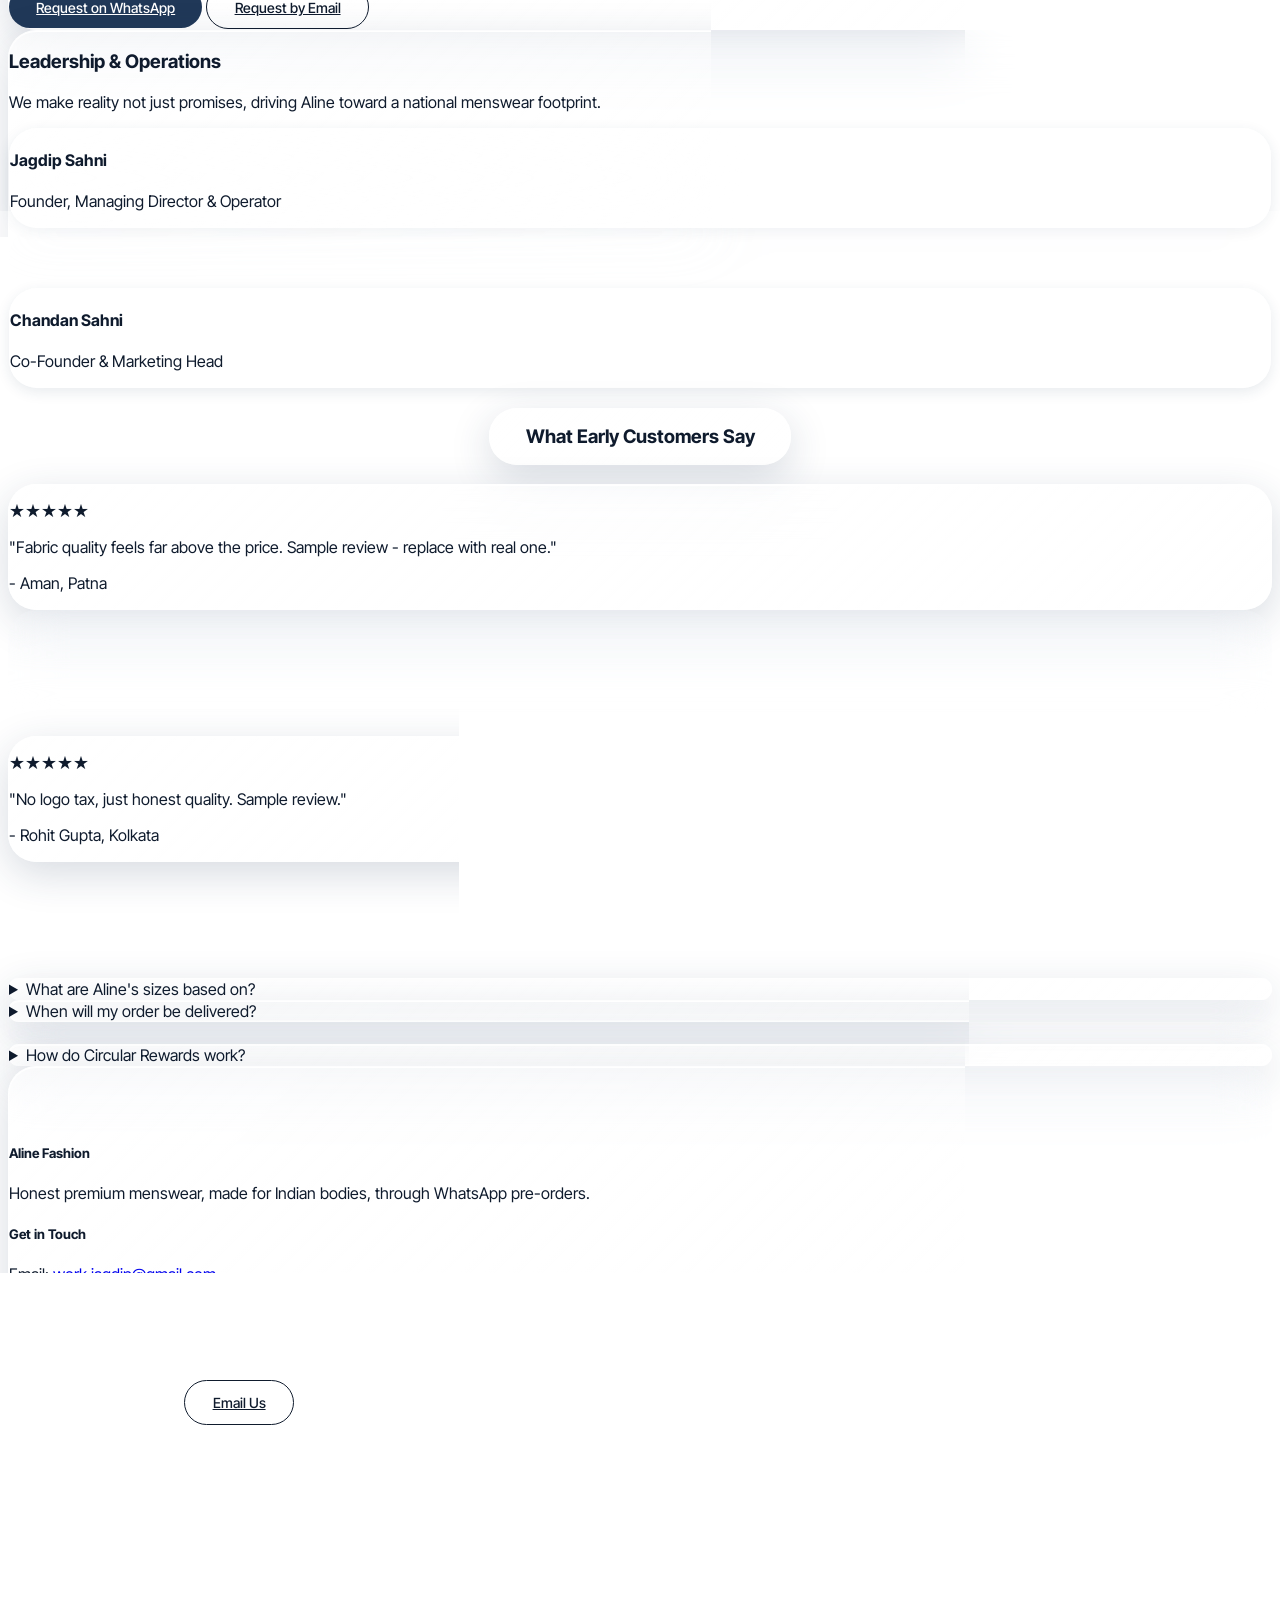
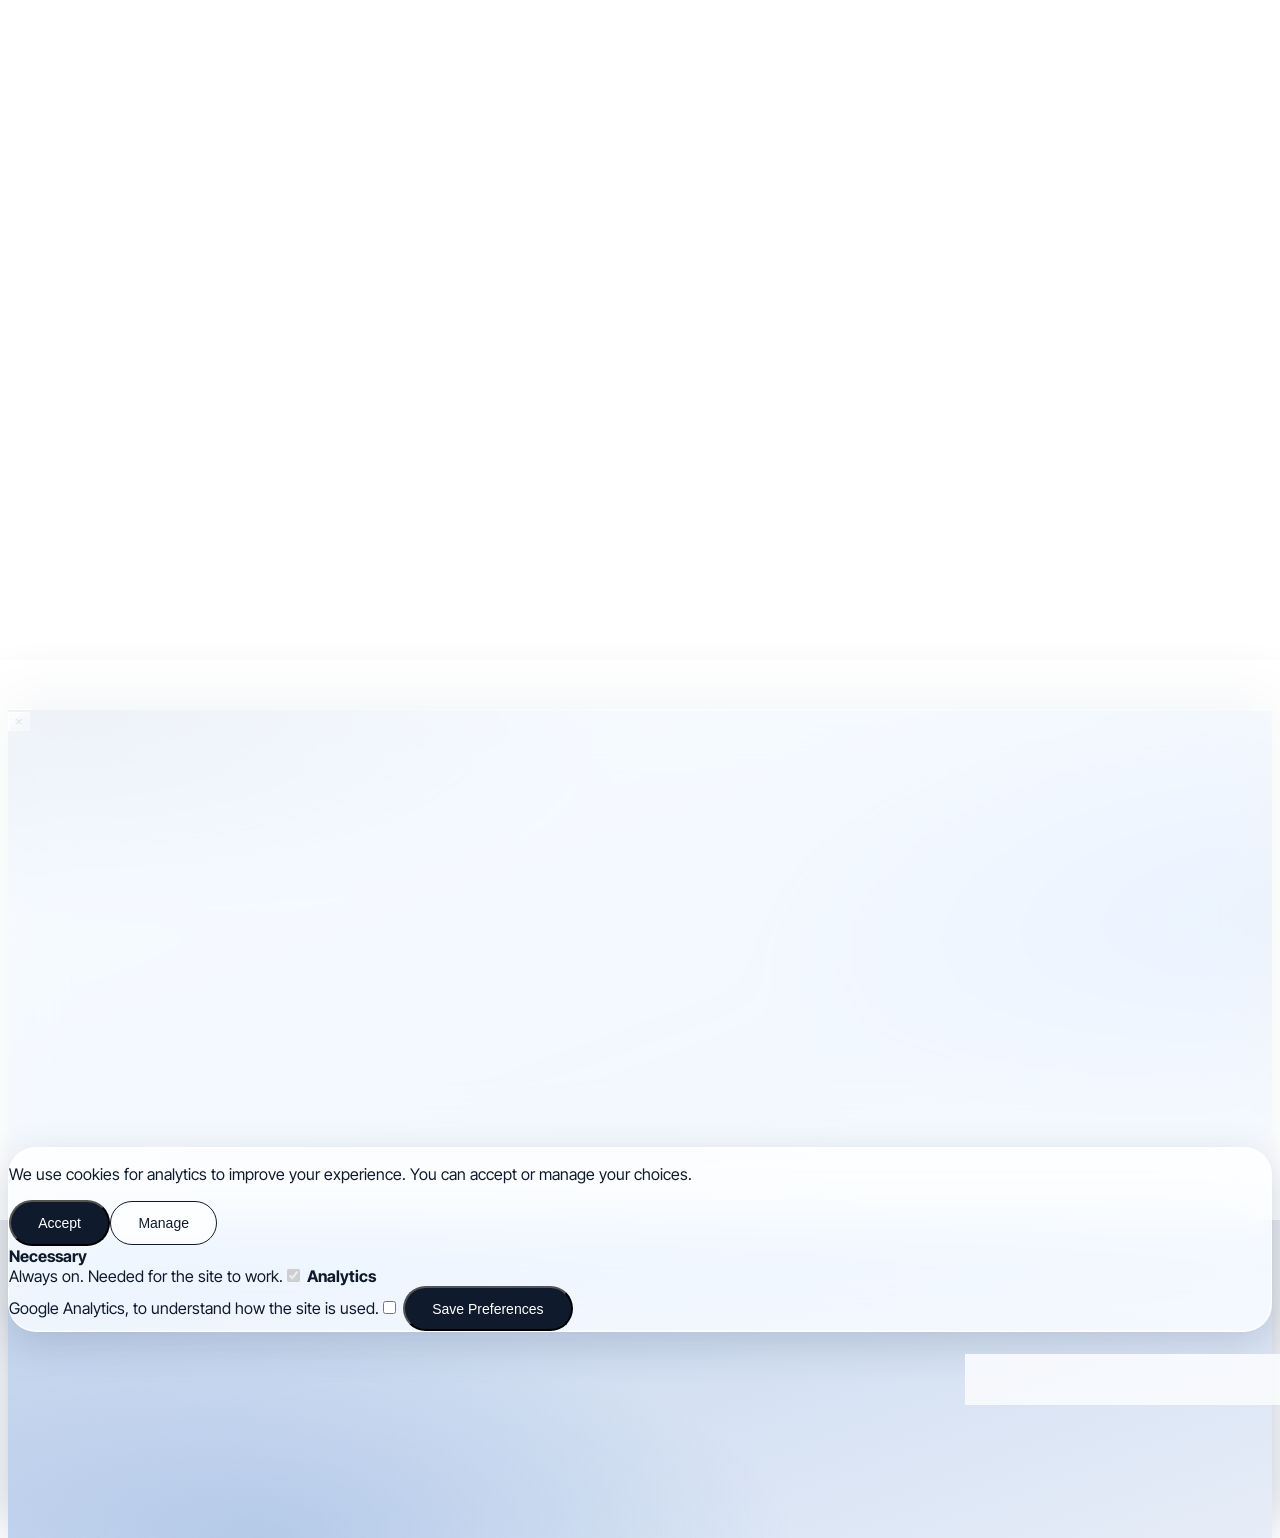
==== commit ba32a9a7: "Add files via upload" ====
--- a/index.html
+++ b/index.html
@@ -4,90 +4,11 @@
 <meta charset="UTF-8">
 <meta name="viewport" content="width=device-width, initial-scale=1.0">
 <title>Aline Fashion - Premium Menswear Made for Indian Bodies</title>
-<link rel="icon" href="[data-uri]">
+<link rel="icon" type="image/png" sizes="192x192" href="[data-uri]">
+<link rel="apple-touch-icon" href="[data-uri]">
 <script src="https://cdn.tailwindcss.com"></script>
 <link href="https://fonts.googleapis.com/css2?family=Inter+Tight:wght@400;500;600;700&display=swap" rel="stylesheet">
-<style>
-:root{--ol:#203858;--sand:#8fa6c4;--ink:#0f1b2d}
-html{scroll-behavior:smooth}
-body{font-family:'Inter Tight','Inter',sans-serif;background:linear-gradient(160deg,#dbe6f4,#c6d6ee 50%,#e6edf8) fixed;color:var(--ink);overflow-x:hidden}
-/* floating blobs behind everything (glass needs something behind it) */
-.blobs{position:fixed;inset:0;z-index:-1;overflow:hidden}
-.blobs i{position:absolute;border-radius:50%;filter:blur(70px);opacity:.55;animation:drift 22s ease-in-out infinite alternate}
-.blobs i:nth-child(1){width:46vw;height:46vw;background:#203858;top:-10vw;left:-10vw;opacity:.4}
-.blobs i:nth-child(2){width:40vw;height:40vw;background:var(--sand);top:35vh;right:-12vw;animation-delay:-8s}
-.blobs i:nth-child(4){width:32vw;height:32vw;background:#7aa2d6;top:58vh;left:-8vw;opacity:.45;animation-delay:-4s}
-.blobs i:nth-child(3){width:36vw;height:36vw;background:#5b7fb0;bottom:-12vw;left:25vw;opacity:.5;animation-delay:-14s}
-@keyframes drift{to{transform:translate(6vw,5vh) scale(1.15)}}
-.glass{position:relative;color:var(--ink);background:linear-gradient(135deg,rgba(255,255,255,.55),rgba(255,255,255,.28));border:1px solid rgba(255,255,255,.75);border-radius:28px;-webkit-backdrop-filter:blur(26px) saturate(190%);backdrop-filter:blur(26px) saturate(190%);box-shadow:inset 0 1px 0 #fff,inset 0 -1px 0 rgba(255,255,255,.4),0 12px 40px rgba(32,56,88,.18)}.gh{width:fit-content;margin-inline:auto;padding:1rem 2.2rem;text-align:center}
-.glass-d{position:relative;color:var(--ink);background:linear-gradient(135deg,rgba(255,255,255,.55),rgba(255,255,255,.28));border:1px solid rgba(255,255,255,.75);border-radius:28px;-webkit-backdrop-filter:blur(26px) saturate(190%);backdrop-filter:blur(26px) saturate(190%);box-shadow:inset 0 1px 0 #fff,inset 0 -1px 0 rgba(255,255,255,.4),0 12px 40px rgba(32,56,88,.18)}.glass .glass,.glass-d .glass-d{background:rgba(255,255,255,.4);box-shadow:inset 0 1px 0 #fff,0 4px 14px rgba(32,56,88,.1)}
-.btn{display:inline-block;background:var(--ink);color:#fff;padding:.8rem 1.7rem;border-radius:9999px;font-size:.875rem;font-weight:500;transition:.25s;text-align:center;cursor:pointer}
-.btn:hover{background:var(--ol);transform:translateY(-2px)}
-.btn.ol{background:#203858;color:#fff}.btn.ol:hover{background:#162840}
-.btn.ln{-webkit-backdrop-filter:blur(10px);backdrop-filter:blur(10px);background:rgba(255,255,255,.35);color:inherit;border:1px solid currentColor}
-.eyebrow{font-size:11px;letter-spacing:.25em;text-transform:uppercase;color:var(--ol);font-weight:600}
-/* header: transparent on hero, glass after scroll */
-#hd{position:fixed;top:0;inset-inline:0;z-index:40;transition:.4s;border-bottom:1px solid transparent}
-#hd.sc{color:var(--ink);background:rgba(255,255,255,.2);-webkit-backdrop-filter:blur(18px) saturate(190%);backdrop-filter:blur(18px) saturate(190%);box-shadow:0 6px 24px rgba(32,56,88,.12);border-color:rgba(255,255,255,.7)}
-#hd.sc h1,#hd.sc a{text-shadow:0 0 10px rgba(255,255,255,.7)}
-#ck .glass-d{background:rgba(255,255,255,.75)}#sg .glass{background:rgba(255,255,255,.82)}
-.slot{visibility:hidden}
-#fl{position:fixed;left:0;top:0;z-index:5;pointer-events:none;will-change:transform,opacity}#fl.up{z-index:5}#fl .logo{max-width:none;opacity:0;transition:opacity .8s .1s}.go #fl .logo{opacity:1}
-/* animations */
-.rv{opacity:0;transform:translateY(18px);transition:opacity .7s,transform .7s}.rv.in{opacity:1;transform:none}
-.hi{opacity:0;transform:translateY(22px)}.go .hi{animation:up .8s cubic-bezier(.2,.7,.2,1) forwards}
-@keyframes up{to{opacity:1;transform:none}}
-@keyframes pulse{50%{box-shadow:0 0 0 6px rgba(77,90,42,0)}0%{box-shadow:0 0 0 0 rgba(77,90,42,.35)}}
-.pl{animation:pulse 2.4s infinite}
-.card{transition:.35s}.card:hover{transform:translateY(-6px);box-shadow:0 24px 50px -24px rgba(40,50,20,.4)}
-.slide{position:absolute;inset:0;width:100%;height:100%;object-fit:cover;transition:opacity .5s,transform .8s}
-.card:hover .slide{transform:scale(1.04)}.slide.z{transform:scale(1.6);transform-origin:50% 25%}.card:hover .slide.z{transform:scale(1.66)}
-.tint{position:absolute;inset:0;mix-blend-mode:multiply;opacity:.25;pointer-events:none;transition:background .5s}
-#shb .imgb{height:min(68vh,32rem)!important;background:rgba(255,255,255,.4)!important}#shb .slide,#shb .slide.z{object-fit:contain;transform:none!important}#shb .slide{visibility:hidden}#shb .slide[style*="opacity:1"]{visibility:visible}
-.sw{width:26px;height:26px;border-radius:9999px;border:2px solid #fff;box-shadow:0 0 0 1px #c9c6bd;cursor:pointer;transition:.2s}
-.sw.on{box-shadow:0 0 0 2px var(--ink)}
-.chip{border:1px solid rgba(0,0,0,.15);border-radius:10px;padding:6px 0;font-size:12px;background:rgba(255,255,255,.6);transition:.2s}
-.chip.on{background:var(--ink);color:#fff;border-color:var(--ink)}
-th,td{padding:.5rem .6rem;border-bottom:1px solid rgba(0,0,0,.08);text-align:center;font-size:13px}td:first-child,th:first-child{text-align:left;font-weight:600}
-/* splash */
-#sp{position:fixed;inset:0;z-index:100;display:flex;align-items:center;justify-content:center;background:rgba(32,56,88,.45);-webkit-backdrop-filter:blur(26px);backdrop-filter:blur(26px);transition:opacity .9s,backdrop-filter .9s,-webkit-backdrop-filter .9s;animation:fb 0s 6s forwards}
-#sp .pn{position:relative;overflow:hidden}#sp .pn::after{content:'';position:absolute;top:0;left:-60%;width:40%;height:100%;background:linear-gradient(100deg,transparent,rgba(255,255,255,.5),transparent);transform:skewX(-20deg);animation:sh 1.6s .9s ease-in-out forwards}@keyframes sh{to{left:130%}}#sp .bar{height:3px;border-radius:3px;background:rgba(32,56,88,.15);margin-top:1.4rem;overflow:hidden}#sp .bar i{display:block;height:100%;width:0;background:var(--ol);animation:ld 2.3s .2s ease-out forwards}@keyframes ld{to{width:100%}}#sp.out{opacity:0;-webkit-backdrop-filter:blur(0);backdrop-filter:blur(0);pointer-events:none}
-@keyframes fb{to{visibility:hidden}}
-#sp .pn{padding:2.2rem 3rem;text-align:center;background:rgba(255,255,255,.85);border:1px solid rgba(255,255,255,.9);border-radius:28px;-webkit-backdrop-filter:blur(10px);backdrop-filter:blur(10px);box-shadow:0 20px 60px rgba(0,0,0,.15);animation:pop .9s ease both}
-#sp b{display:block;font-size:clamp(3rem,13vw,7rem);font-weight:700;letter-spacing:.25em;margin-right:-.25em;color:rgba(255,255,255,.28);-webkit-text-stroke:1px rgba(255,255,255,.95);text-shadow:0 0 30px rgba(255,255,255,.55)}
-#sp small{color:var(--ol);font-size:11px;letter-spacing:.25em;text-transform:uppercase;opacity:.9}
-@keyframes pop{from{opacity:0;transform:scale(.96)}}
-#cb{position:fixed;inset:0;z-index:80;background:rgba(0,0,0,.1);-webkit-backdrop-filter:blur(3px);backdrop-filter:blur(3px);pointer-events:none;transition:opacity .6s}
-.logo{background:url([data-uri]) center/contain no-repeat;width:calc(var(--h)*1.3577);height:var(--h);max-width:100%}
-#grid{display:flex;gap:1rem;overflow-x:auto;scroll-snap-type:x mandatory;-webkit-overflow-scrolling:touch;scrollbar-width:none;overscroll-behavior-x:contain;margin:0 -1rem;padding:.5rem 1rem 1.5rem;scroll-padding-left:1rem}
-#grid::-webkit-scrollbar{display:none}
-#grid>.card{flex:0 0 min(86%,360px);scroll-snap-align:start}#grid>.card:hover{transform:none}
-.gb{width:40px;height:40px;border-radius:9999px;background:rgba(255,255,255,.7);border:1px solid rgba(255,255,255,.85);-webkit-backdrop-filter:blur(10px);backdrop-filter:blur(10px);font-size:22px;line-height:1;transition:.2s}.gb:hover{background:#fff}
-@media(min-width:768px){#grid{gap:1.5rem;margin:0;padding-left:0;padding-right:0;scroll-padding-left:0}}
-@media(max-width:640px){
- #hd h1{font-size:1.2rem!important}
- #hd .btn{padding:.4rem .9rem!important;font-size:.75rem!important}
- .sw{width:20px;height:20px}
- .card [data-a=prev],.card [data-a=next]{width:26px!important;height:26px!important;font-size:14px}
- .card .imgb{height:16rem!important}
- .card h4{font-size:1.3rem!important}
- .chip{font-size:11px;padding:4px 0}
- .glass b{font-size:.9rem!important}
- .glass,.glass-d{border-radius:20px}
- .gh{padding:.7rem 1.2rem}
- .eyebrow{font-size:10px}
- #sp b{font-size:3rem}
-}
-/* phone performance: lighter blur, still blobs */
-@media (max-width:820px){
-.blobs i{animation:none!important;filter:blur(40px)}
-.glass,.glass-d{-webkit-backdrop-filter:blur(12px);backdrop-filter:blur(12px)}
-#sh,#sh .glass{-webkit-backdrop-filter:none!important;backdrop-filter:none!important}
-#sbd{-webkit-backdrop-filter:none!important;backdrop-filter:none!important}
-#sp{-webkit-backdrop-filter:blur(12px);backdrop-filter:blur(12px)}
-}
-@media (prefers-reduced-motion:reduce){*{animation-duration:.01s!important;transition-duration:.01s!important}.rv,.hi{opacity:1;transform:none}}
-</style>
+<link rel="stylesheet" href="style.css">
 </head>
 <body>
 <div class="blobs"><i></i><i></i><i></i><i></i></div>
@@ -242,10 +163,10 @@
 'Down Shirt':{_:['https://i.ibb.co/zhz8H6K7/cotton-long-sleeve-button-down-shirt-7-mpotyt3678m2-mppx6dh3-1.webp'],'White':['https://i.ibb.co/bjMJx456/a5c67fda5dcb515c02266cc7e870029e-2.jpg'],'natural green':['https://i.ibb.co/gFL32t6P/a5c67fda5dcb515c02266cc7e870029e.jpg'],'Beige':[]},
 'Modern Mandarin Collar Shirt':{_:['https://images.unsplash.com/photo-1598033129183-c4f50c736f10?auto=format&fit=crop&w=700&q=80'],'White':[],'Sand':[],'Navy':[]},
 'Polo T-Shirt':{_:['https://i.ibb.co/pv3HrbCF/1fc23e43-fff0-44e4-a8bb-a39e82844ffc.jpg' , 'https://i.ibb.co/cSx6nyDH/0ee1a9d8-ecf4-427a-a38e-3103fdd02199.jpg','https://i.ibb.co/DgDZCn8f/966830630-03.jpg','https://i.ibb.co/Q7YD3Fx8/1792308507099.jpg'],'Olive Green':[],'Black':[],'Navy':[]},
-'Crew Neck T-Shirt':{_:['https://i.ibb.co/vvBTqf3p/498385413.jpg','https://i.ibb.co/YF5j4cgv/498385413x.jpg','https://i.ibb.co/JwKWfPnQ/498385413y.jpg','https://i.ibb.co/Sw3HbLTT/498385413z.jpg','https://i.ibb.co/9HzJQtrN/1792486770000.jpg'],'White':[],'Black':[],'Grey':[]},
-'Linen Summer Shirt':{_:['https://images.unsplash.com/photo-1598033129183-c4f50c736f10?auto=format&fit=crop&w=700&q=80'],'Off-White':[],'Sage':[],'Navy':[]}
+'Crew Neck T-Shirt':{_:['https://i.ibb.co/vvBTqf3p/498385413.jpg','https://i.ibb.co/YF5j4cgv/498385413x.jpg','https://i.ibb.co/JwKWfPnQ/498385413y.jpg','https://i.ibb.co/Sw3HbLTT/498385413z.jpg','https://i.ibb.co/9HzJQtrN/1792486770000.jpg'],'Grey':[],'white':[]},
+'Linen Summer Shirt':{_:['https://i.pinimg.com/1200x/22/d3/40/22d3409a338ada0f476bc361ee015f92.jpg','https://old-money.com/cdn/shop/files/6_06e263ab-9ace-408d-b77a-663111a9c9c4.jpg?v=1757060299&width=960'],'Off-White':['https://i.pinimg.com/1200x/bd/6c/f9/bd6cf9e39bb3ea86086bb1f89c789ee6.jpg'],'Sage':[],'Navy':[]}
 };
-const HEX={'White':'#ffffff','Sky Blue':'#7db7e8','Beige':'#d9c3a0','Sand':'#d8c9a8','Navy':'#1f3a5f','Olive Green':'#6b7d3a','Black':'#111111','Grey':'#8a8a8a','Off-White':'#f1ead8','Sage':'#9caf88','natural green':'#6e7c69'};
+const HEX={'White':'#ffffff','Sky Blue':'#7db7e8','Beige':'#d9c3a0','Sand':'#d8c9a8','Navy':'#1f3a5f','Olive Green':'#6b7d3a','Black':'#111111','Grey':'#8a8a8a','Off-White':'#f1ead8','Sage':'#9caf88','natural green':'#6e7c69','white':'#ffffff'};
 const P=[
 {n:'Down Shirt',tag:'Work & Casual',o:'Long-staple Egyptian cotton grown in mineral-rich soil.',t:'50s two-ply compact yarn engineered for a crisp finish.'},
 {n:'Modern Mandarin Collar Shirt',tag:'Signature Series',o:'Premium European flax linen blended with organic cotton.',t:'60s count fine-spun threads for an airy, sophisticated feel.'},
--- a/style.css
+++ b/style.css
@@ -0,0 +1,79 @@
+:root{--ol:#203858;--sand:#8fa6c4;--ink:#0f1b2d}
+html{scroll-behavior:smooth}
+body{font-family:'Inter Tight','Inter',sans-serif;background:linear-gradient(160deg,#dbe6f4,#c6d6ee 50%,#e6edf8) fixed;color:var(--ink);overflow-x:hidden}
+/* floating blobs behind everything (glass needs something behind it) */
+.blobs{position:fixed;inset:0;z-index:-1;overflow:hidden}
+.blobs i{position:absolute;border-radius:50%;filter:blur(70px);opacity:.55;animation:drift 22s ease-in-out infinite alternate}
+.blobs i:nth-child(1){width:46vw;height:46vw;background:#203858;top:-10vw;left:-10vw;opacity:.4}
+.blobs i:nth-child(2){width:40vw;height:40vw;background:var(--sand);top:35vh;right:-12vw;animation-delay:-8s}
+.blobs i:nth-child(4){width:32vw;height:32vw;background:#7aa2d6;top:58vh;left:-8vw;opacity:.45;animation-delay:-4s}
+.blobs i:nth-child(3){width:36vw;height:36vw;background:#5b7fb0;bottom:-12vw;left:25vw;opacity:.5;animation-delay:-14s}
+@keyframes drift{to{transform:translate(6vw,5vh) scale(1.15)}}
+.glass{position:relative;color:var(--ink);background:linear-gradient(135deg,rgba(255,255,255,.55),rgba(255,255,255,.28));border:1px solid rgba(255,255,255,.75);border-radius:28px;-webkit-backdrop-filter:blur(26px) saturate(190%);backdrop-filter:blur(26px) saturate(190%);box-shadow:inset 0 1px 0 #fff,inset 0 -1px 0 rgba(255,255,255,.4),0 12px 40px rgba(32,56,88,.18)}.gh{width:fit-content;margin-inline:auto;padding:1rem 2.2rem;text-align:center}
+.glass-d{position:relative;color:var(--ink);background:linear-gradient(135deg,rgba(255,255,255,.55),rgba(255,255,255,.28));border:1px solid rgba(255,255,255,.75);border-radius:28px;-webkit-backdrop-filter:blur(26px) saturate(190%);backdrop-filter:blur(26px) saturate(190%);box-shadow:inset 0 1px 0 #fff,inset 0 -1px 0 rgba(255,255,255,.4),0 12px 40px rgba(32,56,88,.18)}.glass .glass,.glass-d .glass-d{background:rgba(255,255,255,.4);box-shadow:inset 0 1px 0 #fff,0 4px 14px rgba(32,56,88,.1)}
+.btn{display:inline-block;background:var(--ink);color:#fff;padding:.8rem 1.7rem;border-radius:9999px;font-size:.875rem;font-weight:500;transition:.25s;text-align:center;cursor:pointer}
+.btn:hover{background:var(--ol);transform:translateY(-2px)}
+.btn.ol{background:#203858;color:#fff}.btn.ol:hover{background:#162840}
+.btn.ln{-webkit-backdrop-filter:blur(10px);backdrop-filter:blur(10px);background:rgba(255,255,255,.35);color:inherit;border:1px solid currentColor}
+.eyebrow{font-size:11px;letter-spacing:.25em;text-transform:uppercase;color:var(--ol);font-weight:600}
+/* header: transparent on hero, glass after scroll */
+#hd{position:fixed;top:0;inset-inline:0;z-index:40;transition:.4s;border-bottom:1px solid transparent}
+#hd.sc{color:var(--ink);background:rgba(255,255,255,.2);-webkit-backdrop-filter:blur(18px) saturate(190%);backdrop-filter:blur(18px) saturate(190%);box-shadow:0 6px 24px rgba(32,56,88,.12);border-color:rgba(255,255,255,.7)}
+#hd.sc h1,#hd.sc a{text-shadow:0 0 10px rgba(255,255,255,.7)}
+#ck .glass-d{background:rgba(255,255,255,.75)}#sg .glass{background:rgba(255,255,255,.82)}
+.slot{visibility:hidden}
+#fl{position:fixed;left:0;top:0;z-index:5;pointer-events:none;will-change:transform,opacity}#fl.up{z-index:5}#fl .logo{max-width:none;opacity:0;transition:opacity .8s .1s}.go #fl .logo{opacity:1}
+/* animations */
+.rv{opacity:0;transform:translateY(18px);transition:opacity .7s,transform .7s}.rv.in{opacity:1;transform:none}
+.hi{opacity:0;transform:translateY(22px)}.go .hi{animation:up .8s cubic-bezier(.2,.7,.2,1) forwards}
+@keyframes up{to{opacity:1;transform:none}}
+@keyframes pulse{50%{box-shadow:0 0 0 6px rgba(77,90,42,0)}0%{box-shadow:0 0 0 0 rgba(77,90,42,.35)}}
+.pl{animation:pulse 2.4s infinite}
+.card{transition:.35s}.card:hover{transform:translateY(-6px);box-shadow:0 24px 50px -24px rgba(40,50,20,.4)}
+.slide{position:absolute;inset:0;width:100%;height:100%;object-fit:cover;transition:opacity .5s,transform .8s}
+.card:hover .slide{transform:scale(1.04)}.slide.z{transform:scale(1.6);transform-origin:50% 25%}.card:hover .slide.z{transform:scale(1.66)}
+.tint{position:absolute;inset:0;mix-blend-mode:multiply;opacity:.25;pointer-events:none;transition:background .5s}
+#shb .imgb{height:min(68vh,32rem)!important;background:rgba(255,255,255,.4)!important}#shb .slide,#shb .slide.z{object-fit:contain;transform:none!important}#shb .slide{visibility:hidden}#shb .slide[style*="opacity:1"]{visibility:visible}
+.sw{width:26px;height:26px;border-radius:9999px;border:2px solid #fff;box-shadow:0 0 0 1px #c9c6bd;cursor:pointer;transition:.2s}
+.sw.on{box-shadow:0 0 0 2px var(--ink)}
+.chip{border:1px solid rgba(0,0,0,.15);border-radius:10px;padding:6px 0;font-size:12px;background:rgba(255,255,255,.6);transition:.2s}
+.chip.on{background:var(--ink);color:#fff;border-color:var(--ink)}
+th,td{padding:.5rem .6rem;border-bottom:1px solid rgba(0,0,0,.08);text-align:center;font-size:13px}td:first-child,th:first-child{text-align:left;font-weight:600}
+/* splash */
+#sp{position:fixed;inset:0;z-index:100;display:flex;align-items:center;justify-content:center;background:rgba(32,56,88,.45);-webkit-backdrop-filter:blur(26px);backdrop-filter:blur(26px);transition:opacity .9s,backdrop-filter .9s,-webkit-backdrop-filter .9s;animation:fb 0s 6s forwards}
+#sp .pn{position:relative;overflow:hidden}#sp .pn::after{content:'';position:absolute;top:0;left:-60%;width:40%;height:100%;background:linear-gradient(100deg,transparent,rgba(255,255,255,.5),transparent);transform:skewX(-20deg);animation:sh 1.6s .9s ease-in-out forwards}@keyframes sh{to{left:130%}}#sp .bar{height:3px;border-radius:3px;background:rgba(32,56,88,.15);margin-top:1.4rem;overflow:hidden}#sp .bar i{display:block;height:100%;width:0;background:var(--ol);animation:ld 2.3s .2s ease-out forwards}@keyframes ld{to{width:100%}}#sp.out{opacity:0;-webkit-backdrop-filter:blur(0);backdrop-filter:blur(0);pointer-events:none}
+@keyframes fb{to{visibility:hidden}}
+#sp .pn{padding:2.2rem 3rem;text-align:center;background:rgba(255,255,255,.85);border:1px solid rgba(255,255,255,.9);border-radius:28px;-webkit-backdrop-filter:blur(10px);backdrop-filter:blur(10px);box-shadow:0 20px 60px rgba(0,0,0,.15);animation:pop .9s ease both}
+#sp b{display:block;font-size:clamp(3rem,13vw,7rem);font-weight:700;letter-spacing:.25em;margin-right:-.25em;color:rgba(255,255,255,.28);-webkit-text-stroke:1px rgba(255,255,255,.95);text-shadow:0 0 30px rgba(255,255,255,.55)}
+#sp small{color:var(--ol);font-size:11px;letter-spacing:.25em;text-transform:uppercase;opacity:.9}
+@keyframes pop{from{opacity:0;transform:scale(.96)}}
+#cb{position:fixed;inset:0;z-index:80;background:rgba(0,0,0,.1);-webkit-backdrop-filter:blur(3px);backdrop-filter:blur(3px);pointer-events:none;transition:opacity .6s}
+.logo{background:url([data-uri]) center/contain no-repeat;width:calc(var(--h)*1.3577);height:var(--h);max-width:100%}
+#grid{display:flex;gap:1rem;overflow-x:auto;scroll-snap-type:x mandatory;-webkit-overflow-scrolling:touch;scrollbar-width:none;overscroll-behavior-x:contain;margin:0 -1rem;padding:.5rem 1rem 1.5rem;scroll-padding-left:1rem}
+#grid::-webkit-scrollbar{display:none}
+#grid>.card{flex:0 0 min(86%,360px);scroll-snap-align:start}#grid>.card:hover{transform:none}
+.gb{width:40px;height:40px;border-radius:9999px;background:rgba(255,255,255,.7);border:1px solid rgba(255,255,255,.85);-webkit-backdrop-filter:blur(10px);backdrop-filter:blur(10px);font-size:22px;line-height:1;transition:.2s}.gb:hover{background:#fff}
+@media(min-width:768px){#grid{gap:1.5rem;margin:0;padding-left:0;padding-right:0;scroll-padding-left:0}}
+@media(max-width:640px){
+ #hd h1{font-size:1.2rem!important}
+ #hd .btn{padding:.4rem .9rem!important;font-size:.75rem!important}
+ .sw{width:20px;height:20px}
+ .card [data-a=prev],.card [data-a=next]{width:26px!important;height:26px!important;font-size:14px}
+ .card .imgb{height:16rem!important}
+ .card h4{font-size:1.3rem!important}
+ .chip{font-size:11px;padding:4px 0}
+ .glass b{font-size:.9rem!important}
+ .glass,.glass-d{border-radius:20px}
+ .gh{padding:.7rem 1.2rem}
+ .eyebrow{font-size:10px}
+ #sp b{font-size:3rem}
+}
+/* phone performance: lighter blur, still blobs */
+@media (max-width:820px){
+.blobs i{animation:none!important;filter:blur(40px)}
+.glass,.glass-d{-webkit-backdrop-filter:blur(12px);backdrop-filter:blur(12px)}
+#sh,#sh .glass{-webkit-backdrop-filter:none!important;backdrop-filter:none!important}
+#sbd{-webkit-backdrop-filter:none!important;backdrop-filter:none!important}
+#sp{-webkit-backdrop-filter:blur(12px);backdrop-filter:blur(12px)}
+}
+@media (prefers-reduced-motion:reduce){*{animation-duration:.01s!important;transition-duration:.01s!important}.rv,.hi{opacity:1;transform:none}}
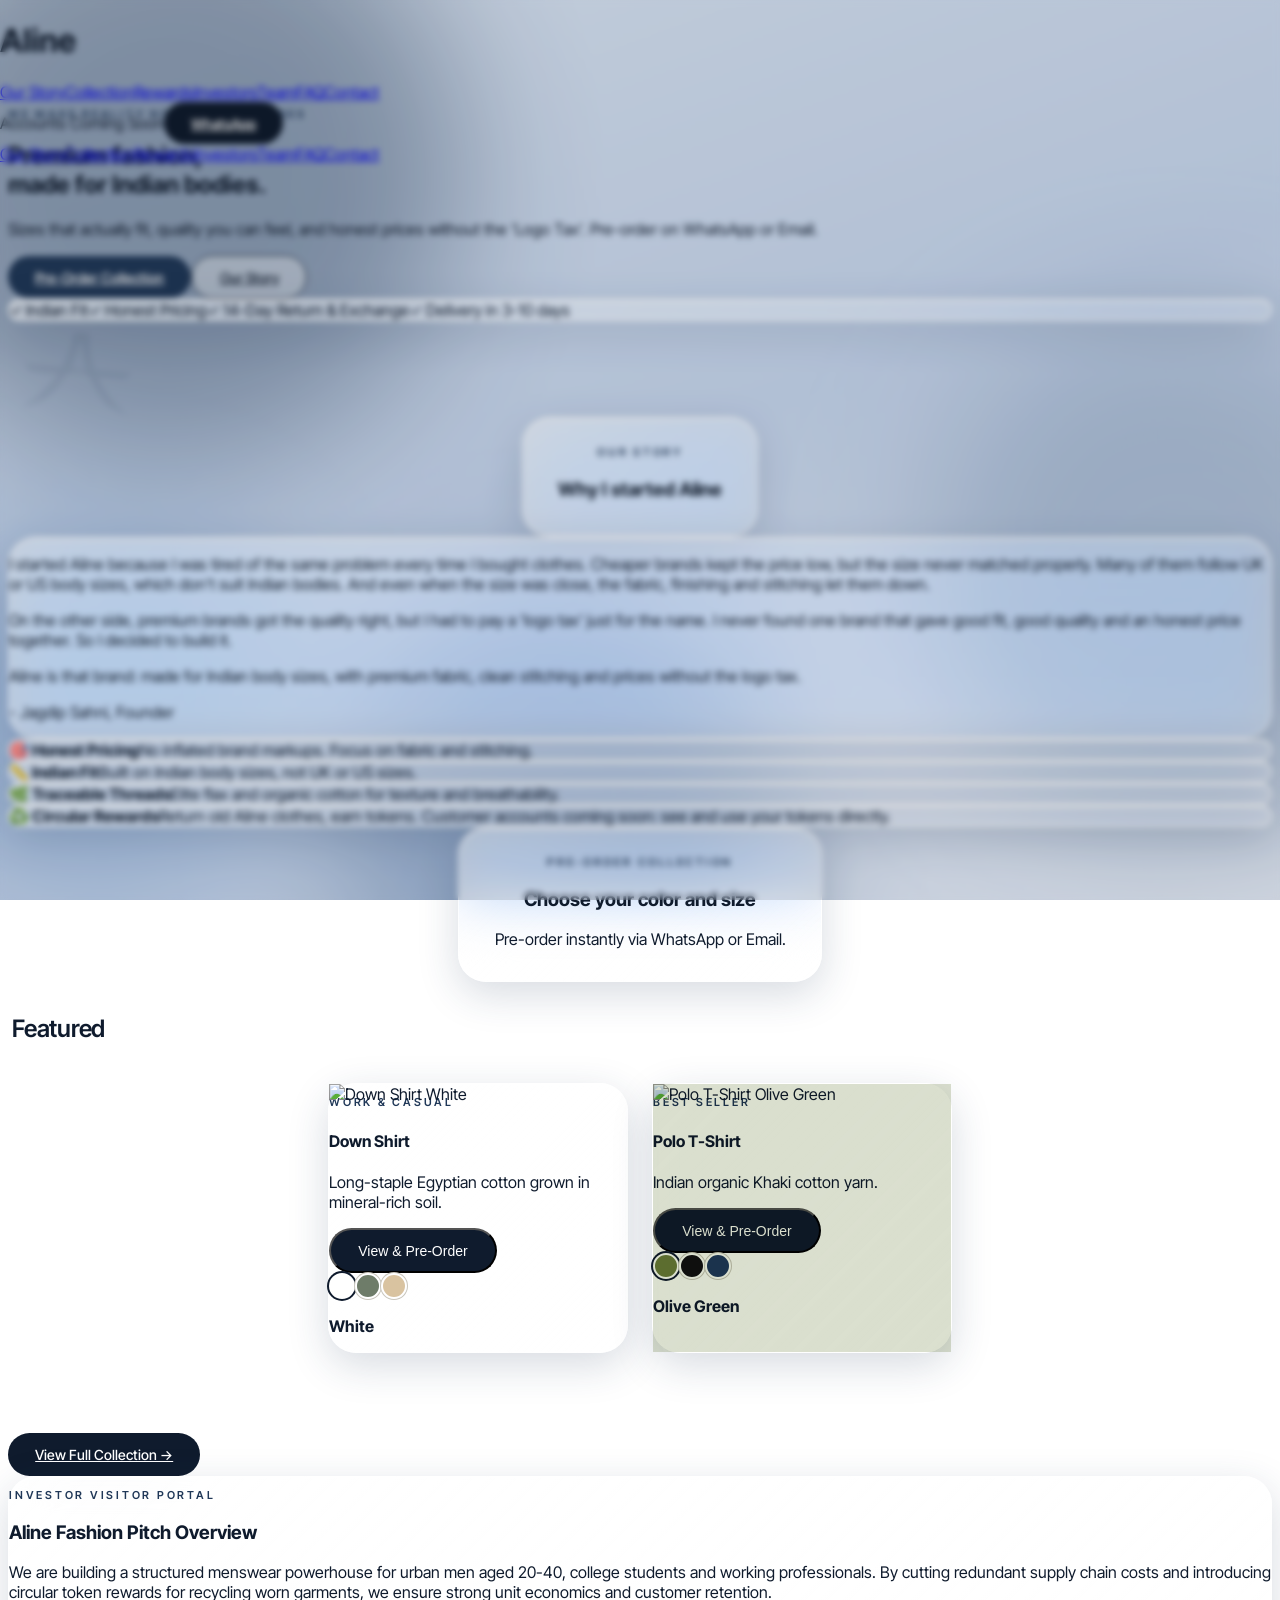
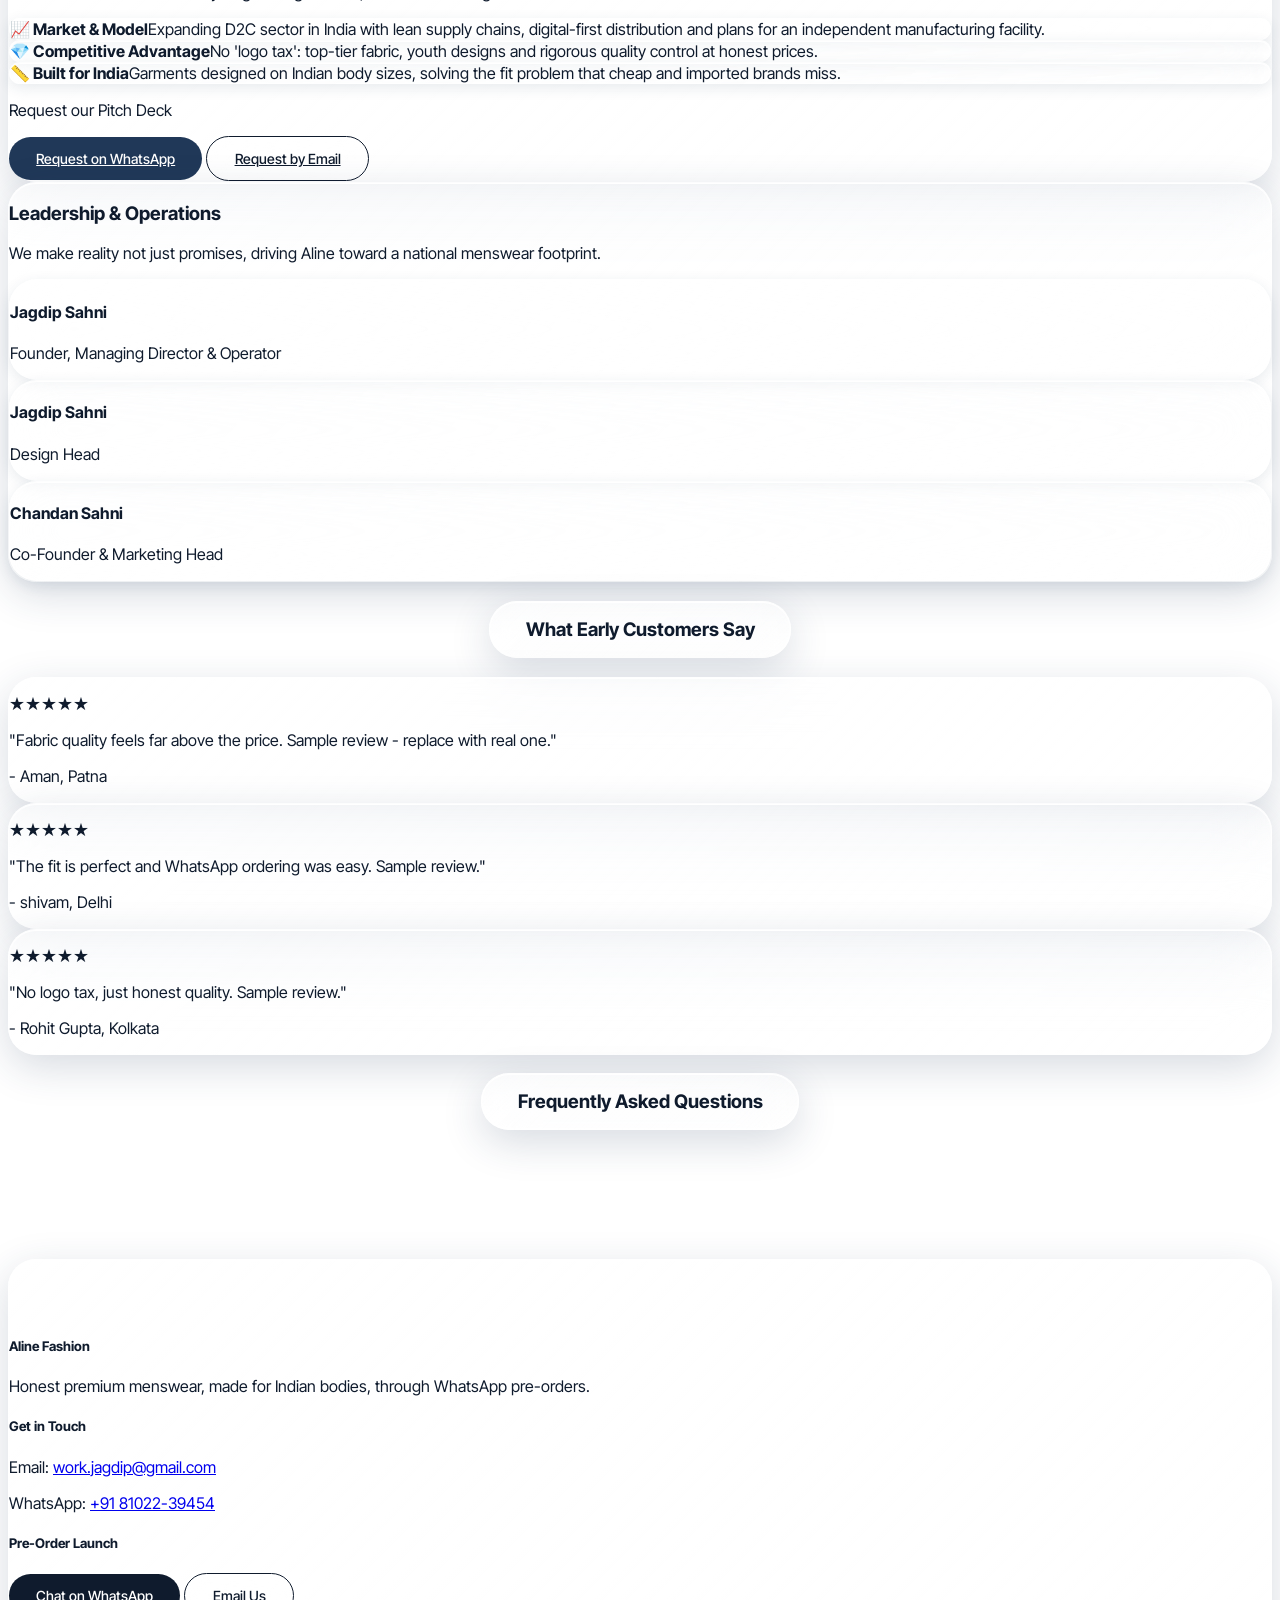
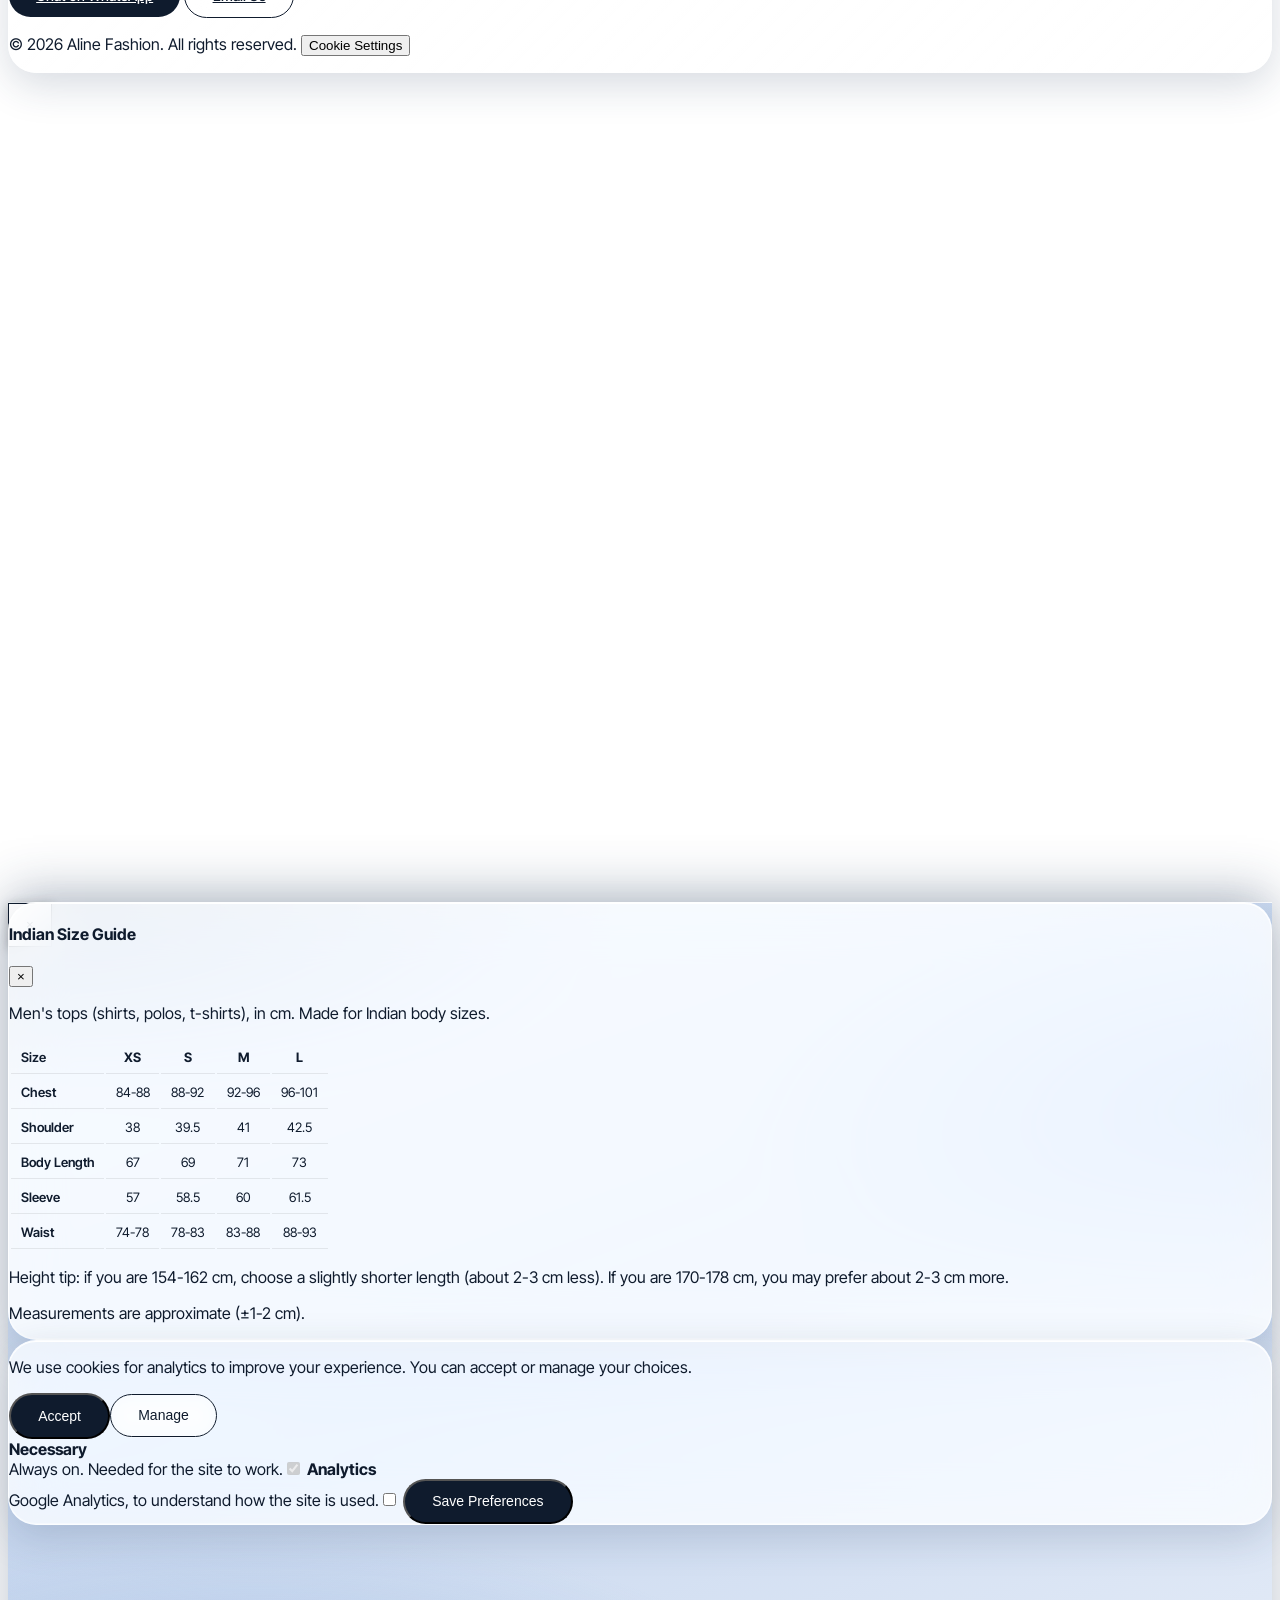
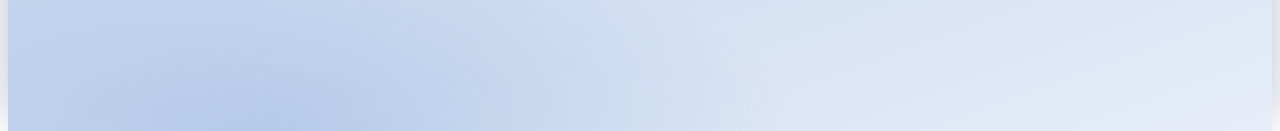
==== commit 35460723: "Add files via upload" ====
--- a/index.html
+++ b/index.html
@@ -4,13 +4,15 @@
 <meta charset="UTF-8">
 <meta name="viewport" content="width=device-width, initial-scale=1.0">
 <title>Aline Fashion - Premium Menswear Made for Indian Bodies</title>
-<link rel="icon" type="image/png" sizes="192x192" href="[data-uri]">
-<link rel="apple-touch-icon" href="[data-uri]">
+<link rel="icon" href="favicon.ico" sizes="any">
+<link rel="icon" type="image/png" sizes="192x192" href="favicon-192.png">
+<link rel="apple-touch-icon" href="apple-touch-icon.png">
 <script src="https://cdn.tailwindcss.com"></script>
 <link href="https://fonts.googleapis.com/css2?family=Inter+Tight:wght@400;500;600;700&display=swap" rel="stylesheet">
 <link rel="stylesheet" href="style.css">
 </head>
-<body>
+<body data-page="home">
+<script>try{if(sessionStorage.getItem('alineSp'))document.documentElement.className+=' nosp'}catch(e){}</script>
 <div class="blobs"><i></i><i></i><i></i><i></i></div>
 <div id="fl"><div class="logo" role="img" aria-label="Aline logo"></div></div>
 <div id="sp"><div class="pn"><div class="logo mx-auto" style="--h:7rem" role="img" aria-label="ALINE"></div><small>We make reality not just promises</small><div class="bar"><i></i></div></div></div>
@@ -55,8 +57,8 @@
 
 <section id="collection" class="max-w-7xl mx-auto px-4 pb-20">
  <div class="rv gh glass mb-12"><p class="eyebrow">Pre-Order Collection</p><h3 class="text-4xl md:text-5xl font-semibold tracking-tight mt-2">Choose your color and size</h3><p class="text-stone-700 mt-2">Pre-order instantly via WhatsApp or Email.</p></div>
- <div class="hidden md:flex justify-end gap-2 mb-3"><button id="gprev" class="gb" aria-label="Previous">‹</button><button id="gnext" class="gb" aria-label="Next">›</button></div>
  <div id="grid"></div>
+ <div class="text-center mt-2"><a href="collection.html" class="btn">View Full Collection →</a></div>
 </section>
 
 <section id="investor" class="max-w-6xl mx-auto px-4 pb-20">
@@ -81,7 +83,7 @@
   <p class="text-stone-600 text-sm mb-8">We make reality not just promises, driving Aline toward a national menswear footprint.</p>
   <div class="glass-d p-6 max-w-sm mx-auto mb-5"><h4 class="font-bold text-lg">Jagdip Sahni</h4><p class="text-xs text-stone-600 uppercase tracking-widest mt-1">Founder, Managing Director & Operator</p></div>
   <div class="grid sm:grid-cols-2 gap-5 max-w-xl mx-auto">
-   <div class="glass-d p-6"><h4 class="font-bold text-lg"></h4><p class="text-xs text-stone-600 uppercase tracking-widest mt-1">Design Head</p></div>
+   <div class="glass-d p-6"><h4 class="font-bold text-lg">Jagdip Sahni</h4><p class="text-xs text-stone-600 uppercase tracking-widest mt-1">Design Head</p></div>
    <div class="glass-d p-6"><h4 class="font-bold text-lg">Chandan Sahni</h4><p class="text-xs text-stone-600 uppercase tracking-widest mt-1">Co-Founder & Marketing Head</p></div>
   </div>
  </div>
@@ -155,232 +157,7 @@
  </div>
 </div>
 
-<script>
-/* =========== IMAGES: yahan apni photos ke links badlein ===========
- Har product ke andar: '_' = default photos, aur har color ke naam ke saamne uski photos ki list.
- Color ki list khali ([]) ho to default photo + us color ki tint dikhti hai. */
-const IMG={
-'Down Shirt':{_:['https://i.ibb.co/zhz8H6K7/cotton-long-sleeve-button-down-shirt-7-mpotyt3678m2-mppx6dh3-1.webp'],'White':['https://i.ibb.co/bjMJx456/a5c67fda5dcb515c02266cc7e870029e-2.jpg'],'natural green':['https://i.ibb.co/gFL32t6P/a5c67fda5dcb515c02266cc7e870029e.jpg'],'Beige':[]},
-'Modern Mandarin Collar Shirt':{_:['https://images.unsplash.com/photo-1598033129183-c4f50c736f10?auto=format&fit=crop&w=700&q=80'],'White':[],'Sand':[],'Navy':[]},
-'Polo T-Shirt':{_:['https://i.ibb.co/pv3HrbCF/1fc23e43-fff0-44e4-a8bb-a39e82844ffc.jpg' , 'https://i.ibb.co/cSx6nyDH/0ee1a9d8-ecf4-427a-a38e-3103fdd02199.jpg','https://i.ibb.co/DgDZCn8f/966830630-03.jpg','https://i.ibb.co/Q7YD3Fx8/1792308507099.jpg'],'Olive Green':[],'Black':[],'Navy':[]},
-'Crew Neck T-Shirt':{_:['https://i.ibb.co/vvBTqf3p/498385413.jpg','https://i.ibb.co/YF5j4cgv/498385413x.jpg','https://i.ibb.co/JwKWfPnQ/498385413y.jpg','https://i.ibb.co/Sw3HbLTT/498385413z.jpg','https://i.ibb.co/9HzJQtrN/1792486770000.jpg'],'Grey':[],'white':[]},
-'Linen Summer Shirt':{_:['https://i.pinimg.com/1200x/22/d3/40/22d3409a338ada0f476bc361ee015f92.jpg','https://old-money.com/cdn/shop/files/6_06e263ab-9ace-408d-b77a-663111a9c9c4.jpg?v=1757060299&width=960'],'Off-White':['https://i.pinimg.com/1200x/bd/6c/f9/bd6cf9e39bb3ea86086bb1f89c789ee6.jpg'],'Sage':[],'Navy':[]}
-};
-const HEX={'White':'#ffffff','Sky Blue':'#7db7e8','Beige':'#d9c3a0','Sand':'#d8c9a8','Navy':'#1f3a5f','Olive Green':'#6b7d3a','Black':'#111111','Grey':'#8a8a8a','Off-White':'#f1ead8','Sage':'#9caf88','natural green':'#6e7c69','white':'#ffffff'};
-const P=[
-{n:'Down Shirt',tag:'Work & Casual',o:'Long-staple Egyptian cotton grown in mineral-rich soil.',t:'50s two-ply compact yarn engineered for a crisp finish.'},
-{n:'Modern Mandarin Collar Shirt',tag:'Signature Series',o:'Premium European flax linen blended with organic cotton.',t:'60s count fine-spun threads for an airy, sophisticated feel.'},
-{n:'Polo T-Shirt',tag:'Best Seller',o:'Indian organic Khaki cotton yarn.',t:'Inspired by the historic Khaki of India’s royal expeditions and rugged desert wear, crafted into an ultra-soft modern staple.'},
-{n:'Crew Neck T-Shirt',tag:'Everyday Essential',o:'Indian combed organic cotton.',t:'180 GSM soft-touch jersey knit.'},
-{n:'Linen Summer Shirt',tag:'Summer Edit',o:'Pure flax linen from European fields.',t:'Breathable weave, pre-washed for softness.'}
-];
-const IK=Object.keys(IMG);P.forEach((x,i)=>{x.k=IK[i];x.c=Object.keys(IMG[x.k]).filter(k=>k!='_')});
-const grid=document.getElementById('grid');
-grid.innerHTML=P.map((x,i)=>`
-<div class="card glass overflow-hidden flex flex-col cursor-pointer" data-i="${i}" data-c="0" data-s="0" data-size="">
- <div class="px-6 pt-6">
-  <p class="eyebrow">${x.tag}</p>
-  <h4 class="text-2xl font-semibold tracking-tight mt-1">${x.n}</h4>
-  <p class="text-sm text-stone-600 mt-1">${x.o}</p>
-  <button data-a="open" class="btn !py-2 !px-5 mt-4">View &amp; Pre-Order</button>
- </div>
- <div class="imgb relative h-72 m-3 rounded-2xl bg-stone-200 overflow-hidden">
-  <div class="slides absolute inset-0"></div><div class="tint"></div>
-  <div class="dots absolute bottom-3 inset-x-0 flex justify-center gap-1.5"></div>
- </div>
- <div class="px-6 pb-6 flex items-center justify-between">
-  <div class="flex gap-2">${x.c.map((c,k)=>`<button class="sw ${k?'':'on'}" data-a="color" data-k="${k}" style="background:${HEX[c]}" title="${c}"></button>`).join('')}</div>
-  <p class="text-xs text-stone-500"><b class="cname text-stone-900">${x.c[0]}</b></p>
- </div>
-</div>`).join('');
-const gStep=()=>grid.querySelector('.card').offsetWidth+24;
-document.getElementById('gprev').onclick=()=>grid.scrollBy({left:-gStep(),behavior:'smooth'});
-document.getElementById('gnext').onclick=()=>grid.scrollBy({left:gStep(),behavior:'smooth'});
-function list(card){const x=P[card.dataset.i],c=x.c[card.dataset.c],own=IMG[x.k][c]||[];let u=own.length?own:IMG[x.k]._;u=u.map(s=>({s}));if(u.length==1)u.push({s:u[0].s,z:1});return{u,own:own.length,c,x}}
-function paint(card){
- const{u,own,c,x}=list(card),s=+card.dataset.s;
- card.querySelector('.slides').innerHTML=u.map((m,k)=>`<img class="slide ${m.z?'z':''}" style="opacity:${k==s?1:0}" src="${m.s}" alt="${x.n} ${c}" loading="lazy">`).join('');
- card.querySelector('.dots').innerHTML=u.map((m,k)=>`<span class="w-2 h-2 rounded-full ${k==s?'bg-white':'bg-white/50'}"></span>`).join('');
- card.querySelector('.tint').style.background=own?'transparent':HEX[c];
-}
-grid.querySelectorAll('[data-i]').forEach(paint);
-function act(e){
- const b=e.target.closest('[data-a]');
- if(!b){const c=e.target.closest('.card');if(c&&grid.contains(c))openSheet(+c.dataset.i);return}
- const card=b.closest('[data-i]'),a=b.dataset.a,L=list(card);
- if(a=='open'){openSheet(+card.dataset.i);return}
- if(a=='prev'||a=='next'){card.dataset.s=(+card.dataset.s+(a=='next'?1:-1)+L.u.length)%L.u.length;paint(card)}
- if(a=='color'){card.dataset.c=b.dataset.k;card.dataset.s=0;card.querySelectorAll('.sw').forEach(s=>s.classList.toggle('on',s==b));paint(card);card.querySelector('.cname').textContent=list(card).c}
- if(a=='size'){card.dataset.size=b.dataset.z;card.querySelectorAll('.chip').forEach(c=>c.classList.toggle('on',c==b))}
- if(a=='guide'){const g=document.getElementById('sg');g.classList.remove('hidden');g.classList.add('flex')}
- if(a=='order'||a=='email'){
-  if(!card.dataset.size){alert('Please select a size before pre-ordering.');return}
-  const t=`Hello, I want to Pre-Order:\nProduct: ${L.x.n}\nColor: ${L.c}\nSize: ${card.dataset.size}\nPlease share delivery details.`;
-  if(a=='order')window.open(`https://wa.me/918102239454?text=${encodeURIComponent(t)}`,'_blank');
-  else location.href=`mailto:work.jagdip@gmail.com?subject=${encodeURIComponent('Pre-Order: '+L.x.n)}&body=${encodeURIComponent(t)}`;
- }
-}
-grid.addEventListener('click',act);
-/* product panel (Apple jaisa): card par tap -> neeche se panel uthta hai */
-const shw=document.getElementById('shw'),shb=document.getElementById('shb'),sh=document.getElementById('sh'),sbd=document.getElementById('sbd');
-let shFrom=null,shOpen=false;
-function openSheet(i){
- const x=P[i],src=grid.querySelector(`[data-i="${i}"]`),ci=+src.dataset.c;shFrom=src;
- const ft=(ic,t,d)=>`<div class="flex gap-3"><span class="w-6 text-center">${ic}</span><p><b>${t}</b><br><span class="text-stone-600">${d}</span></p></div>`;
- shb.innerHTML=`<div id="shc" data-i="${i}" data-c="${ci}" data-s="0" data-size="">
-  <p class="eyebrow mt-6">${x.tag}</p>
-  <h3 class="text-3xl font-semibold tracking-tight mt-1">${x.n}</h3>
-  <p class="text-sm text-stone-600 mt-1">${x.o}</p>
-  <div class="imgb relative h-80 mt-4 rounded-2xl bg-stone-200 overflow-hidden">
-   <div class="slides absolute inset-0"></div><div class="tint"></div>
-   <button data-a="prev" class="absolute left-2 top-1/2 -translate-y-1/2 bg-white/70 hover:bg-white w-8 h-8 rounded-full">‹</button>
-   <button data-a="next" class="absolute right-2 top-1/2 -translate-y-1/2 bg-white/70 hover:bg-white w-8 h-8 rounded-full">›</button>
-   <div class="dots absolute bottom-3 inset-x-0 flex justify-center gap-1.5"></div>
-  </div>
-  <div class="glass p-5 mt-5"><p class="text-xs text-stone-500">Available in ${x.c.length} colors</p>
-  <div class="flex items-center gap-3 mt-2"><div class="flex gap-2">${x.c.map((c,k)=>`<button class="sw ${k==ci?'on':''}" data-a="color" data-k="${k}" style="background:${HEX[c]}" title="${c}"></button>`).join('')}</div><b class="cname text-sm">${x.c[ci]}</b></div>
-  <div class="flex justify-between text-xs text-stone-500 mt-5 mb-2"><span>Size (Indian sizing)</span><button data-a="guide" class="underline">Size Guide</button></div>
-  <div class="grid grid-cols-4 gap-2">${['XS','S','M','L'].map(z=>`<button class="chip" data-a="size" data-z="${z}">${z}</button>`).join('')}</div>
-  <div class="grid gap-2 mt-5"><button data-a="order" class="btn w-full">Pre-Order via WhatsApp</button><button data-a="email" class="btn ln w-full">Pre-Order via Email</button></div></div>
-  <div class="glass p-5 mt-6 space-y-4 text-sm">
-   ${ft('🧵','Threads',x.t)}${ft('🌿','Origin',x.o)}
-   ${ft('📏','Indian fit','Made on Indian body sizes, not UK or US sizes. Check the Size Guide above.')}
-  </div>
-  <h4 class="font-semibold mt-8 mb-3">The Aline Difference</h4>
-  <div class="glass p-5 space-y-4 text-sm">
-   ${ft('🎯','Honest pricing','No inflated brand markups, no logo tax.')}
-   ${ft('🚚','Delivery in 3-10 days','We share delivery details when we confirm your order.')}
-   ${ft('↩️','14-day return &amp; exchange','Subject to terms: unworn, unwashed, with tags.')}
-   ${ft('♻️','Circular Rewards','Return old Aline clothes and earn tokens for your next order.')}
-  </div>
-  <p class="text-[11px] text-stone-500 mt-6">Pre-order via WhatsApp or Email. We confirm details and payment there.</p>
- </div>`;
- paint(shb.firstElementChild);
- shw.classList.remove('hidden');shw.setAttribute('aria-hidden','false');shb.scrollTop=0;
- void sh.offsetHeight;sbd.style.opacity=1;sh.style.transform='translateY(0)';
- document.body.style.overflow='hidden';shOpen=true;
-}
-function closeSheet(){
- if(!shOpen)return;shOpen=false;
- const c=document.getElementById('shc');
- if(c&&shFrom){shFrom.dataset.c=c.dataset.c;shFrom.dataset.s=0;shFrom.querySelectorAll('.sw').forEach((s,k)=>s.classList.toggle('on',k==+c.dataset.c));shFrom.querySelector('.cname').textContent=list(shFrom).c;paint(shFrom)}
- sbd.style.opacity=0;sh.style.transform='translateY(100%)';document.body.style.overflow='';
- setTimeout(()=>{if(!shOpen){shw.classList.add('hidden');shw.setAttribute('aria-hidden','true');shb.innerHTML=''}},460);
-}
-shb.addEventListener('click',act);
-document.getElementById('shx').onclick=closeSheet;sbd.onclick=closeSheet;
-addEventListener('keydown',e=>{if(e.key=='Escape')closeSheet()});
-/* scroll: header glass + fade-in */
-const hd=document.getElementById('hd');
-addEventListener('scroll',()=>hd.classList.toggle('sc',scrollY>40),{passive:true});
-const io=new IntersectionObserver(es=>es.forEach(e=>{if(e.isIntersecting){e.target.classList.add('in');io.unobserve(e.target)}}),{threshold:.12});
-document.querySelectorAll('.rv').forEach(el=>io.observe(el));
-/* cookies + Google Analytics (sirf consent ke baad) */
-function loadGA(){
- if(window.__ga)return;window.__ga=1;
- const s=document.createElement('script');s.async=true;s.src='https://www.googletagmanager.com/gtag/js?id=G-ECEHHWNE8L';document.head.appendChild(s);
- window.dataLayer=window.dataLayer||[];window.gtag=function(){dataLayer.push(arguments)};
- gtag('js',new Date());gtag('config','G-ECEHHWNE8L');
-}
-function setC(v){
- try{localStorage.setItem('aline_consent',v)}catch(e){}
- document.getElementById('ck').classList.add('hidden');document.body.style.paddingBottom='';
- const cb=document.getElementById('cb');cb.style.opacity=0;setTimeout(()=>cb.classList.add('hidden'),600);
- if(v=='all')loadGA();
-}
-function resetC(){try{localStorage.removeItem('aline_consent')}catch(e){}const cb=document.getElementById('cb');cb.style.opacity=1;cb.classList.remove('hidden');document.getElementById('ck').classList.remove('hidden');document.body.style.paddingBottom='110px'}
-function cookieInit(){
- let v=null;try{v=localStorage.getItem('aline_consent')}catch(e){}
- if(v=='all')loadGA();
- if(!v){document.getElementById('ck').classList.remove('hidden');document.getElementById('cb').classList.remove('hidden');document.body.style.paddingBottom='110px'}
-}
-/* splash: "ALINE" -> blur dheere hatta hai -> site -> cookie banner */
-/* falling logo (physics): jahan atka hai wahin se girta hai, ghoomta hai, glass ke kone se takrata hai, side se girta hai aur agle thikane par tik jata hai */
-(function(){
- const fl=document.getElementById('fl'),slots=[...document.querySelectorAll('[data-slot]')];
- if(!fl||!slots.length)return;
- if(matchMedia('(prefers-reduced-motion:reduce)').matches){slots.forEach(e=>e.style.visibility='visible');fl.remove();return}
- const cl=(v,a,b)=>Math.min(b,Math.max(a,v)),E=Math.exp,PI2=Math.PI*2,rnd=(a,b)=>a+Math.random()*(b-a);
- let moved=false,first=true,pSy=scrollY,spawns=0,S=[],Rc=[],vw=0,vh=0,bw=0,bh=0,docH=0,raf=0,tm=0;
- let peak=0,cur=0,tgt=0,mode='hang',x=0,y=0,vx=0,vy=0,th=0,w=0,k=1,op=1,fallT=0,air=0,kt=.55,ign=new Set();
- function measure(){
-  vw=innerWidth;vh=innerHeight;bh=slots[0].offsetHeight;
-  fl.style.setProperty('--h',bh+'px');bw=fl.firstElementChild.offsetWidth;
-  docH=document.documentElement.scrollHeight;const maxS=docH-vh;
-  S=slots.map(el=>{const r=el.getBoundingClientRect();return{x:r.left+r.width/2,y:r.top+scrollY+r.height/2,k:r.height/bh}});
-  S.forEach((a,i)=>{a.s=i==0?-1e9:Math.min(a.y-vh*.6,maxS-vh*.15);a.d=i==0?0:(i==S.length-1?1e9:a.s+vh*.3)});
-  Rc=[...document.querySelectorAll('.glass,.glass-d')].filter(e=>!e.closest('#ck,#sg,#hd')&&!e.classList.contains('card')).map(e=>{const r=e.getBoundingClientRect();return{l:r.left,r:r.right,t:r.top+scrollY,b:r.bottom+scrollY}}).filter(r=>r.r-r.l>4&&r.b-r.t>4);
-  {const g=document.getElementById('grid');if(g){const q=g.getBoundingClientRect();Rc.push({l:q.left,r:q.right,t:q.top+scrollY+8,b:q.bottom+scrollY})}}
-  ign.clear();cur=Math.min(cur,S.length-1);
-  if(mode=='hang'){x=S[cur].x;y=S[cur].y;k=S[cur].k}
-  kick();
- }
- function home(sy){let h=0;S.forEach((a,i)=>{if(sy>=a.s)h=i});return h}
- function release(){spawns=0;
-  const A=S[cur],B=S[cur+1];mode='fall';x=A.x;y=A.y;vx=(Math.random()-.5)*200;vy=0;w=(Math.random()-.5)*6;fallT=0;air=0;kt=.55;
-  ign=new Set();Rc.forEach((r,i)=>{if((x>=r.l&&x<=r.r&&y>=r.t&&y<=r.b)||(B.x>=r.l&&B.x<=r.r&&B.y>=r.t&&B.y<=r.b))ign.add(i)});
- }
- function step(h){
-  vy+=1800*h;x+=vx*h;y+=vy*h;th+=w*h;w*=E(-.5*h);
-  const R=bh*.3;let hit=false;
-  const wl=-R*.7,wr=vw+R*.7;
-  if(x<wl){x=wl;vx=Math.abs(vx)*.5}else if(x>wr){x=wr;vx=-Math.abs(vx)*.5}
-  if(y>docH-R){y=docH-R;vy=-Math.abs(vy)*.4}
-  for(let i=0;i<Rc.length;i++){
-   if(ign.has(i))continue;const r=Rc[i];
-   if(x+R<r.l||x-R>r.r||y+R<r.t||y-R>r.b)continue;
-   const cx=cl(x,r.l,r.r),cy=cl(y,r.t,r.b),dx=x-cx,dy=y-cy,d2=dx*dx+dy*dy;let nx,ny,pen;
-   if(d2>=R*R)continue;
-   if(d2<1e-6){const q=[x-r.l,r.r-x,y-r.t,r.b-y],m=Math.min(...q),j=q.indexOf(m);nx=j==0?-1:j==1?1:0;ny=j==2?-1:j==3?1:0;pen=m+R}
-   else{const d=Math.sqrt(d2);nx=dx/d;ny=dy/d;pen=R-d}
-   x+=nx*pen;y+=ny*pen;
-   const vn=vx*nx+vy*ny;
-   if(vn<0){const e=Math.abs(vn)<60?0:.42;vx-=(1+e)*vn*nx;vy-=(1+e)*vn*ny}
-   const vt=vx*(-ny)+vy*nx;w+=(vt/R-w)*.18;
-   if(ny<-.6){hit=true;if(Math.abs(vy)<160){vx+=(x<(r.l+r.r)/2?-1:1)*380*h}}
-  }
-  return hit;
- }
- function tick(now){
-  raf=0;const dt=Math.min(.033,(now-tm)/1000||.016);tm=now;
-  const sy=scrollY,lastI=S.length-1,up=sy<pSy,dn=sy>pSy,jump=Math.abs(sy-pSy)>vh*1.2;pSy=sy;
-  if(first&&S.length){first=false;cur=home(sy);const T=S[cur];x=T.x;y=T.y;k=T.k;mode='hang';peak=sy}
-  else if(jump&&(mode=='hang'||mode=='fall')){const h=home(sy);if(h!=cur||mode=='fall'){tgt=h;mode='fade'}}
-  const A=S[cur];
-  if(mode=='hang'){
-   x=A.x;y=A.y;th-=PI2*Math.round(th/PI2);th*=E(-dt*12);k+=(A.k-k)*(1-E(-dt*12));op+=(1-op)*(1-E(-dt*10));
-   if(cur<lastI&&moved&&dn&&sy>A.d+(cur?0:12))release();
-   else if(cur>0&&up&&home(sy)<cur){mode='fade';tgt=home(sy)}
-  }else if(mode=='fall'){
-   const B=S[cur+1];fallT+=dt;k+=(kt-k)*(1-E(-dt*8));
-   let c=false;for(let i=0;i<3;i++)if(step(dt/3))c=true;
-   air=c?0:air+dt;
-   if(air>.12&&y>B.y-450)vx+=((B.x-x)*5-vx*2.2)*dt;
-   const near=Math.abs(x-B.x)<bw*.6&&Math.abs(y-B.y)<bh*.9,tv=B.y-sy<vh*.85,lost=y<sy-bh*.5||y>sy+vh+bh;
-   if((Math.abs(x-B.x)<bw*.4&&Math.abs(y-B.y)<bh*.45)||y>B.y+150||fallT>9){mode='land';th-=PI2*Math.round(th/PI2)}
-   else if(tv&&!near&&(lost||fallT>3.5)){spawns++;if(spawns>2){mode='land';th-=PI2*Math.round(th/PI2)}else{x=cl(B.x+rnd(-80,80),bw*.4,vw-bw*.4);y=sy-bh;vx=rnd(-60,60);vy=200;w=rnd(-3,3);th=0;fallT=0;air=0}}
-   else if(sy<(cur==0?4:A.s-vh*.4)){mode='fade';tgt=Math.min(cur,home(sy))}
-  }else if(mode=='land'){
-   const B=S[cur+1],f=1-E(-dt*14);x+=(B.x-x)*f;y+=(B.y-y)*f;th*=E(-dt*10);k+=(B.k-k)*f;
-   if(Math.hypot(B.x-x,B.y-y)<.6&&Math.abs(th)<.01)cur++,mode='hang',peak=sy;
-  }else{
-   op+=(0-op)*(1-E(-dt*14));
-   if(op<.03){cur=tgt;const T=S[cur];x=T.x;y=T.y;th=0;w=0;k=T.k;mode='hang';peak=sy}
-  }
-  fl.style.transform=`translate3d(${x-bw/2}px,${y-sy-bh/2}px,0) rotate(${th}rad) scale(${k})`;
-  fl.style.opacity=op;
-  if(mode!='hang'||op<.995||Math.abs(th)>.002||Math.abs(k-S[cur].k)>.002)raf=requestAnimationFrame(tick);
- }
- function kick(){if(!raf){tm=performance.now();raf=requestAnimationFrame(tick)}}
- addEventListener('scroll',()=>{moved=true;kick()},{passive:true});
- addEventListener('resize',measure);addEventListener('load',measure);
- if(window.ResizeObserver)new ResizeObserver(measure).observe(document.body);
- measure();
-})();
-const sp=document.getElementById('sp');
-const rm=matchMedia('(prefers-reduced-motion:reduce)').matches;
-setTimeout(()=>{sp.classList.add('out');document.body.classList.add('go')},rm?200:2400);
-setTimeout(()=>{sp.remove();cookieInit()},rm?500:3300);
-</script>
+<script src="products.js"></script>
+<script src="app.js"></script>
 </body>
 </html>
--- a/style.css
+++ b/style.css
@@ -77,3 +77,66 @@
 #sp{-webkit-backdrop-filter:blur(12px);backdrop-filter:blur(12px)}
 }
 @media (prefers-reduced-motion:reduce){*{animation-duration:.01s!important;transition-duration:.01s!important}.rv,.hi{opacity:1;transform:none}}
+
+/* catalog rows: each catalog has its own title + swipe row, rows stack downward */
+#grid{display:block}
+.crow{margin-bottom:2.5rem}
+.crow-h{display:flex;align-items:center;justify-content:space-between;margin-bottom:.5rem;padding:0 .25rem}
+.crow-h h3{font-size:1.5rem;font-weight:600;letter-spacing:-.01em}
+.rowstrip{display:flex;gap:1rem;overflow-x:auto;scroll-snap-type:x mandatory;-webkit-overflow-scrolling:touch;scrollbar-width:none;overscroll-behavior-x:contain;margin:0 -1rem;padding:.5rem 1rem 1.5rem;scroll-padding-left:1rem}
+.rowstrip::-webkit-scrollbar{display:none}
+.rowstrip>.card{flex:0 0 min(86%,360px);scroll-snap-align:start}.rowstrip>.card:hover{transform:none}
+@media(min-width:768px){.rowstrip{gap:1.5rem;margin:0;padding-left:0;padding-right:0;scroll-padding-left:0}}
+
+/* product panel: whole panel theme follows the selected color */
+@property --pa{syntax:'<color>';inherits:true;initial-value:#000}
+@property --pb{syntax:'<color>';inherits:true;initial-value:#000}
+@property --pc{syntax:'<color>';inherits:true;initial-value:#000}
+@property --pd{syntax:'<color>';inherits:true;initial-value:#000}
+@property --pe{syntax:'<color>';inherits:true;initial-value:#000}
+@property --pf{syntax:'<color>';inherits:true;initial-value:#000}
+@property --ink{syntax:'<color>';inherits:true;initial-value:#000}
+@property --ink2{syntax:'<color>';inherits:true;initial-value:#000}
+@property --ol{syntax:'<color>';inherits:true;initial-value:#000}
+@property --on{syntax:'<color>';inherits:true;initial-value:#000}
+@property --gbg{syntax:'<color>';inherits:true;initial-value:#000}
+@property --gbr{syntax:'<color>';inherits:true;initial-value:#000}
+#sh{--pa:#dbe6f4;--pb:#c6d6ee;--pc:#e6edf8;--pd:rgba(32,56,88,.3);--pe:rgba(91,127,176,.35);--pf:rgba(122,162,214,.35);--ink:#0f1b2d;--ink2:#57534e;--ol:#203858;--on:#fff;--gbg:rgba(255,255,255,.45);--gbr:rgba(255,255,255,.75);color:var(--ink)}
+#sh{background:radial-gradient(70% 35% at 0% 0%,var(--pd),transparent 70%),radial-gradient(60% 40% at 100% 25%,var(--pe),transparent 70%),radial-gradient(60% 35% at 20% 100%,var(--pf),transparent 70%),linear-gradient(160deg,var(--pa),var(--pb) 50%,var(--pc))!important;transition:transform .45s cubic-bezier(.2,.8,.2,1),--pa .6s ease,--pb .6s ease,--pc .6s ease,--pd .6s ease,--pe .6s ease,--pf .6s ease,--ink .6s ease,--ink2 .6s ease,--ol .6s ease,--on .6s ease,--gbg .6s ease,--gbr .6s ease!important}
+#sh .text-stone-500,#sh .text-stone-600,#sh .text-stone-700{color:var(--ink2)!important}
+#sh .text-stone-900{color:var(--ink)!important}
+#sh .glass{background:var(--gbg)!important;border-color:var(--gbr)!important;color:var(--ink)}
+#sh .btn{color:var(--on)}
+#sh .btn.ln{color:var(--ink);background:var(--gbg)}
+#sh .chip{background:var(--gbg);border-color:var(--gbr);color:var(--ink)}
+#sh .chip.on{background:var(--ink);color:var(--on);border-color:var(--ink)}
+#sh #shx,#shb .imgb button{color:#0f1b2d}
+.nosp #sp{display:none!important}
+
+/* desktop: cards fill the width (4 per row, centered); no sideways scroll, no arrows */
+@media(min-width:768px){
+.rowstrip{display:flex;flex-wrap:wrap;justify-content:center;overflow:visible;scroll-snap-type:none;gap:1.5rem;margin:0;padding:.5rem 0 1rem}
+.rowstrip>.card{flex:0 0 calc(25% - 1.125rem);min-width:240px;max-width:380px}
+.crow-h>div{display:none!important}
+}
+/* anchor links (#collection etc.) stop below the fixed header */
+html{scroll-padding-top:100px}
+
+/* product page (product.html): the panel becomes a normal full page, themed by the selected color */
+body[data-page=product]{--pa:#dbe6f4;--pb:#c6d6ee;--pc:#e6edf8;--pd:rgba(32,56,88,.3);--pe:rgba(91,127,176,.35);--pf:rgba(122,162,214,.35);--ink:#0f1b2d;--ink2:#57534e;--ol:#203858;--on:#fff;--gbg:rgba(255,255,255,.45);--gbr:rgba(255,255,255,.75);background:linear-gradient(160deg,var(--pa),var(--pb) 50%,var(--pc))!important;background-attachment:fixed!important;color:var(--ink);min-height:100vh;transition:--pa .6s ease,--pb .6s ease,--pc .6s ease,--pd .6s ease,--pe .6s ease,--pf .6s ease,--ink .6s ease,--ink2 .6s ease,--ol .6s ease,--on .6s ease,--gbg .6s ease,--gbr .6s ease}
+body[data-page=product] .blobs,body[data-page=product] #grid,body[data-page=product] #sbd,body[data-page=product] #shx{display:none!important}
+body[data-page=product] #shw{position:static!important}
+body[data-page=product] #sh{position:relative!important;inset:auto!important;transform:none!important;height:auto!important;max-width:640px!important;margin:0 auto!important;overflow:visible!important;background:none!important;border:0!important;border-radius:0!important;--pa:inherit;--pb:inherit;--pc:inherit;--pd:inherit;--pe:inherit;--pf:inherit;--ink:inherit;--ink2:inherit;--ol:inherit;--on:inherit;--gbg:inherit;--gbr:inherit}
+body[data-page=product] #shb{height:auto!important;overflow:visible!important;padding:0 1.25rem 4rem!important}
+
+/* product page top bar: always-visible Back button + round close (X) */
+.pbar{position:sticky;top:0;z-index:60;display:flex;justify-content:space-between;align-items:center;gap:.75rem;max-width:640px;margin:0 auto;padding:.75rem 1.25rem}
+.pbar a{text-decoration:none;color:#0f1b2d}
+.pbar .pback{background:#fff;border:1.5px solid #0f1b2d;border-radius:999px;padding:.6rem 1.1rem;font-weight:600;font-size:.95rem;box-shadow:0 2px 10px rgba(0,0,0,.18)}
+.pbar .plogo b{letter-spacing:.3em;text-transform:uppercase;color:var(--ink)}
+.pbar .pclose{width:44px;height:44px;display:flex;align-items:center;justify-content:center;border-radius:50%;background:#fff;border:1.5px solid #0f1b2d;font-size:1.2rem;font-weight:700;line-height:1;box-shadow:0 2px 10px rgba(0,0,0,.18)}
+body[data-page=product] #sh{box-shadow:none!important}
+body[data-page=product] #shb{padding-top:1rem!important}
+/* close (X) of the bottom panel: clear on any color */
+#shx{background:#fff!important;border:1.5px solid #0f1b2d!important;color:#0f1b2d!important;min-width:44px;min-height:44px;box-shadow:0 2px 10px rgba(0,0,0,.25)!important}
+
